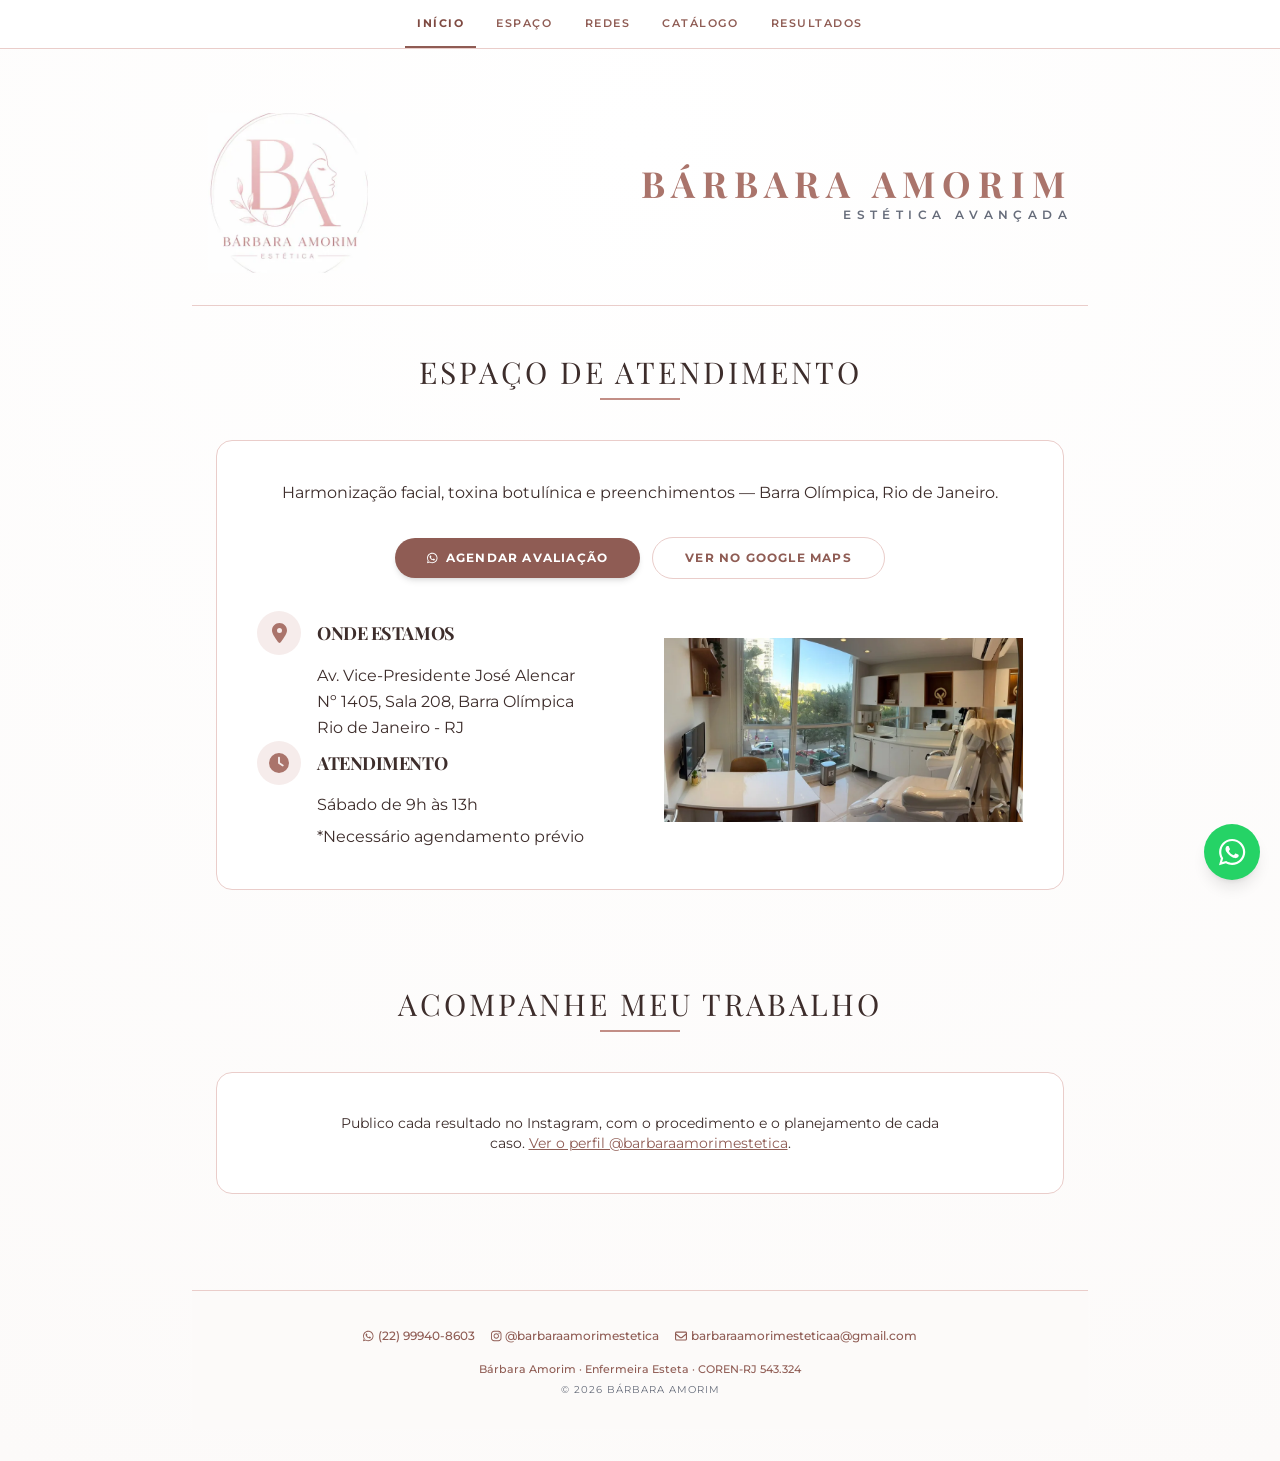
==== index.html @ 1fc51e4e "Portugues do Brasil nos comentarios e no robots.txt Doze arquivos, 23 linhas, e nada que a visitante" ====
<!DOCTYPE html>
<html lang="pt-BR">
<head>
    <meta charset="UTF-8">
    <meta name="viewport" content="width=device-width, initial-scale=1.0">

    <!-- Content-Security-Policy: limita de onde a página pode carregar código,
         estilos, imagens e iframes. Tem de vir antes de qualquer <link> ou <script>,
         senão não cobre o que já foi declarado acima. -->
    <meta http-equiv="Content-Security-Policy" content="default-src 'self'; base-uri 'self'; object-src 'none'; form-action 'none'; script-src 'self' 'unsafe-inline' https://www.googletagmanager.com https://www.instagram.com https://*.cdninstagram.com; style-src 'self' 'unsafe-inline'; font-src 'self'; img-src 'self' data: https://www.googletagmanager.com https://www.google-analytics.com https://*.cdninstagram.com https://*.fbcdn.net; connect-src 'self' https://docs.google.com https://www.google-analytics.com https://*.google-analytics.com https://*.analytics.google.com https://www.googletagmanager.com https://www.instagram.com https://*.cdninstagram.com; frame-src 'self' https://www.instagram.com https://instagram.com">

    <title>Bárbara Amorim - Estética Avançada | Harmonização Facial na Barra Olímpica, RJ</title>
    <meta name="description" content="Estética avançada na Barra Olímpica, Rio de Janeiro. Harmonização facial, toxina botulínica, preenchimento e bioestimuladores de colágeno com protocolos personalizados. Agende pelo WhatsApp.">
    <link rel="canonical" href="https://barbaraamorimestetica.github.io/baestetica/">

    <link rel="icon" type="image/png" href="img/favicon.png">
    <link rel="apple-touch-icon" href="img/favicon.png">
    <meta name="theme-color" content="#C28E86">

    <!-- Pré-visualização ao compartilhar o link (WhatsApp, Instagram, Facebook) -->
    <meta property="og:type" content="website">
    <meta property="og:locale" content="pt_BR">
    <meta property="og:site_name" content="Bárbara Amorim - Estética Avançada">
    <meta property="og:title" content="Bárbara Amorim - Estética Avançada">
    <meta property="og:description" content="Harmonização facial, toxina botulínica, preenchimento e bioestimuladores na Barra Olímpica, Rio de Janeiro. Atendimento com agendamento prévio.">
    <meta property="og:url" content="https://barbaraamorimestetica.github.io/baestetica/">
    <meta property="og:image" content="https://barbaraamorimestetica.github.io/baestetica/img/og-capa.jpg">
    <meta property="og:image:width" content="1200">
    <meta property="og:image:height" content="630">
    <meta property="og:image:alt" content="Espaço de atendimento Bárbara Amorim Estética Avançada">
    <meta name="twitter:card" content="summary_large_image">

    <!-- Dados estruturados: alimentam o painel do Google com endereço, horário,
         contato e a identificação profissional. Falta só o CNPJ, quando houver. -->
    <script type="application/ld+json">
    {
        "@context": "https://schema.org",
        "@type": "BeautySalon",
        "name": "Bárbara Amorim - Estética Avançada",
        "url": "https://barbaraamorimestetica.github.io/baestetica/",
        "image": "https://barbaraamorimestetica.github.io/baestetica/img/og-capa.jpg",
        "logo": "https://barbaraamorimestetica.github.io/baestetica/img/logo-barbara-amorim.webp",
        "description": "Estética avançada na Barra Olímpica, Rio de Janeiro. Harmonização facial, toxina botulínica, preenchimento e bioestimuladores de colágeno.",
        "telephone": "+5522999408603",
        "employee": {
            "@type": "Person",
            "name": "Bárbara Amorim",
            "jobTitle": "Enfermeira Esteta",
            "identifier": "COREN-RJ 543.324"
        },
        "address": {
            "@type": "PostalAddress",
            "streetAddress": "Avenida Vice-Presidente José Alencar, 1405, Sala 208",
            "addressLocality": "Rio de Janeiro",
            "addressRegion": "RJ",
            "addressCountry": "BR"
        },
        "openingHoursSpecification": [
            {
                "@type": "OpeningHoursSpecification",
                "dayOfWeek": "Saturday",
                "opens": "09:00",
                "closes": "13:00"
            }
        ],
        "sameAs": [
            "https://instagram.com/barbaraamorimestetica"
        ]
    }
    </script>

    <!-- Tailwind compilado apenas com as classes usadas (ver css/site.css) -->
    <link rel="stylesheet" href="css/site.css">
    <!-- Paleta nomeada, comum aos dois repositorios -->
    <link rel="stylesheet" href="css/tokens.css">
    <link rel="stylesheet" href="css/componentes.css">
    <link rel="stylesheet" href="css/navegacao.css">
    <link rel="stylesheet" href="css/paginas.css">
    <!-- Montserrat e Playfair servidas daqui, nao do fonts.googleapis.com -->
    <link rel="stylesheet" href="css/fontes.css">

    <!-- Google tag (gtag.js) -->
    <script async src="https://www.googletagmanager.com/gtag/js?id=G-QWMWZ5SYWP"></script>
    <script>
    window.dataLayer = window.dataLayer || [];
    function gtag(){dataLayer.push(arguments);}
    gtag('js', new Date());

    gtag('config', 'G-QWMWZ5SYWP');
    </script>


    <style>
        .card-shadow {
            border: 1px solid #EACDCA;
            transition: all 0.3s ease;
        }
        .card-shadow:hover {
            border-color: #C28E86;
            transform: translateY(-4px);
            box-shadow: 0 10px 20px rgba(194, 142, 134, 0.1);
        }</style>
</head>
<body class="min-h-screen luxury-light-bg">

    <!-- MENU DO SITE
         Identico nas quatro paginas, e escrito no HTML de proposito: link que
         so existe depois do JavaScript correr fica fora do codigo-fonte, e um
         site de tres paginas vive do link interno. Ha uma conferencia
         automatica que recusa qualquer divergencia entre as copias. -->
    <nav class="ba-menu no-print" aria-label="Seções do site">
        <ul class="ba-menu-lista">
            <li><a href="/baestetica/index.html" aria-current="page">Início</a></li>
            <li><a href="/baestetica/index.html#espaco">Espaço</a></li>
            <li><a href="/baestetica/index.html#instagram">Redes</a></li>
            <li><a href="/baestetica/catalogo.html">Catálogo</a></li>
            <li><a href="/baestetica/Resultados.html">Resultados</a></li>
        </ul>
    </nav>

    <div class="p-4 md:p-8">


    <div class="max-w-4xl mx-auto">

        <header class="cabecalho w-full max-w-6xl mx-auto py-8 px-4 border-b borda-marca flex flex-row items-center justify-between gap-6">
            
            <div class="marca w-40 h-40 flex items-center justify-center overflow-hidden shrink-0">
                <img src="img/logo-barbara-amorim.webp" alt="" class="w-full h-full object-contain" style="transform: scale(1.30);">
            </div>

            <div class="titulo text-right">
                <h1 class="font-serif text-3xl md:text-4xl font-bold tinta-marca tracking-[0.2em] uppercase">
                    Bárbara Amorim
                </h1>
                <p class="text-[10px] md:text-xs tracking-[0.45em] tinta-suave uppercase font-semibold mt-1">
                    Estética Avançada
                </p>
            </div>
        </header>

        <!-- A caixa do atendimento lidera a pagina: o que e, onde e, quando
             atende e como marcar, num bloco so. Os cartoes de navegacao vem
             depois dela. -->
        <section id="espaco" class="w-full max-w-6xl mx-auto py-12 px-4 md:px-6">
            <div class="text-center mb-10">
                <h2 class="serif text-2xl md:text-3xl tinta-texto uppercase tracking-widest">Espaço de Atendimento</h2>
                <div class="w-20 h-0.5 filete mx-auto mt-2"></div>
            </div>

            <div class="bg-white p-5 md:p-10 rounded-2xl card-shadow">

                <!-- O que e e onde e, antes do endereco. A frase existia so
                     no <meta description> e nos dados estruturados: o Google
                     lia-a e a paciente nao. -->
                <p class="text-sm md:text-base tinta-texto leading-relaxed text-center mb-8">
                    Harmonização facial, toxina botulínica e preenchimentos
                    <span class="whitespace-nowrap">&mdash; Barra Olímpica, Rio de Janeiro.</span>
                </p>

                <!-- As acoes vem ANTES do endereco, e nao depois. Com a caixa a liderar a
                     pagina, medi o botao de agendar em 806px numa tela de 800: caia
                     para baixo da dobra, que era exatamente o que este trabalho
                     existia para resolver. Aqui fica visivel sem rolar.

                     Atravessam a caixa e nao a coluna do endereco: la a
                     coluna tem 383px e os dois botoes precisam de 491, entao
                     empilhavam. Aqui ha 1024px e ficam lado a lado.
                     Agendar primeiro: e o objetivo do site. O Maps fica como
                     acao secundaria, com o contorno em vez do fundo. -->
                <div class="mb-8 flex flex-wrap items-center justify-center gap-3">
                    <a href="https://wa.me/5522999408603?text=Ol%C3%A1%20B%C3%A1rbara!%20Gostaria%20de%20agendar%20uma%20avalia%C3%A7%C3%A3o."
                       target="_blank" rel="noopener"
                       class="botao-marca inline-flex items-center gap-2 px-8 py-3 rounded-full text-xs font-bold uppercase tracking-widest shadow-md transition-all">
                <svg class="icon" width="448" height="512" viewBox="0 0 448 512" xmlns="http://www.w3.org/2000/svg" aria-hidden="true"><path d="M380.9 97.1C339 55.1 283.2 32 223.9 32c-122.4 0-222 99.6-222 222 0 39.1 10.2 77.3 29.6 111L0 480l117.7-30.9c32.4 17.7 68.9 27 106.1 27h.1c122.3 0 224.1-99.6 224.1-222 0-59.3-25.2-115-67.1-157zm-157 341.6c-33.2 0-65.7-8.9-94-25.7l-6.7-4-69.8 18.3L72 359.2l-4.4-7c-18.5-29.4-28.2-63.3-28.2-98.2 0-101.7 82.8-184.5 184.6-184.5 49.3 0 95.6 19.2 130.4 54.1 34.8 34.9 56.2 81.2 56.1 130.5 0 101.8-84.9 184.6-186.6 184.6zm101.2-138.2c-5.5-2.8-32.8-16.2-37.9-18-5.1-1.9-8.8-2.8-12.5 2.8-3.7 5.6-14.3 18-17.6 21.8-3.2 3.7-6.5 4.2-12 1.4-32.6-16.3-54-29.1-75.5-66-5.7-9.8 5.7-9.1 16.3-30.3 1.8-3.7.9-6.9-.5-9.7-1.4-2.8-12.5-30.1-17.1-41.2-4.5-10.8-9.1-9.3-12.5-9.5-3.2-.2-6.9-.2-10.6-.2-3.7 0-9.7 1.4-14.8 6.9-5.1 5.6-19.4 19-19.4 46.3 0 27.3 19.9 53.7 22.6 57.4 2.8 3.7 39.1 59.7 94.8 83.8 35.2 15.2 49 16.5 66.6 13.9 10.7-1.6 32.8-13.4 37.4-26.4 4.6-13 4.6-24.1 3.2-26.4-1.3-2.5-5-3.9-10.5-6.6z"/></svg>
                        Agendar avaliação
                    </a>

                    <a href="https://www.google.com/maps/search/?api=1&query=Avenida+Vice-Presidente+José+Alencar+1405+Sala+208+Barra+Olímpica" 
                    target="_blank" rel="noopener" 
                    class="inline-block px-8 py-3 rounded-full text-xs font-bold uppercase tracking-widest border borda-marca tinta-forte borda-realce transition-colors">
                        Ver no Google Maps
                    </a>
                </div>

                <div class="flex flex-col md:flex-row items-center gap-12">

                    <div class="w-full md:w-1/2 space-y-6">
                    <div>
                        <div>
                            <div class="flex items-center gap-4">
                        <div class="fundo-rosa rounded-full w-11 h-11 flex items-center justify-center shrink-0">
                            <svg class="icon tinta-marca text-xl" width="384" height="512" viewBox="0 0 384 512" xmlns="http://www.w3.org/2000/svg" aria-hidden="true"><path d="M215.7 499.2C267 435 384 279.4 384 192C384 86 298 0 192 0S0 86 0 192c0 87.4 117 243 168.3 307.2c12.3 15.3 35.1 15.3 47.4 0zM192 128a64 64 0 1 1 0 128 64 64 0 1 1 0-128z"/></svg>
                        </div>
                            <h3 class="serif text-lg font-bold tinta-texto uppercase tracking-tight">Onde estamos</h3>
                        </div>
                        <!-- "Av." e nao "Avenida": a coluna tem 299px e a
                        forma extensa precisa de 300. Falhava por um
                        pixel, e o nome da rua quebrava deixando
                        "Alencar" sozinho numa quarta linha. Alargar a
                        coluna por 1px seria fragil -- qualquer mudanca
                        de fonte desfazia. Os dados estruturados mantem
                        a forma extensa, que e o que o Google prefere. -->
                        <p class="mt-2 md:pl-[60px] tinta-texto leading-relaxed text-pretty">
                        Av. Vice-Presidente José Alencar<br>
                        Nº 1405, Sala 208, Barra Olímpica<br>
                        Rio de Janeiro - RJ
                        </p>
                                            </div>

                    <div class="flex items-center gap-4">
                        <div class="fundo-rosa rounded-full w-11 h-11 flex items-center justify-center shrink-0">
                            <svg class="icon tinta-marca text-xl" width="512" height="512" viewBox="0 0 512 512" xmlns="http://www.w3.org/2000/svg" aria-hidden="true"><path d="M256 0a256 256 0 1 1 0 512A256 256 0 1 1 256 0zM232 120V256c0 8 4 15.5 10.7 20l96 64c11 7.4 25.9 4.4 33.3-6.7s4.4-25.9-6.7-33.3L280 243.2V120c0-13.3-10.7-24-24-24s-24 10.7-24 24z"/></svg>
                        </div>
                                <h3 class="serif text-lg font-bold tinta-texto uppercase tracking-tight">Atendimento</h3>
                            </div>
                            <p class="mt-2 md:pl-[60px] tinta-texto mt-1">Sábado de 9h às 13h</p>
                            <p class="mt-2 md:pl-[60px] tinta-texto mt-1">*Necessário agendamento prévio</p>
                                                    </div>

                </div>

                <div class="w-full md:w-1/2">
                    <div class="aspect-video overflow-hidden flex items-center justify-center group relative">
                        
                        <svg class="icon tinta-borda text-5xl absolute group-hover:scale-110 transition-transform" width="512" height="512" viewBox="0 0 512 512" xmlns="http://www.w3.org/2000/svg" aria-hidden="true"><path d="M448 80c8.8 0 16 7.2 16 16V415.8l-5-6.5-136-176c-4.5-5.9-11.6-9.3-19-9.3s-14.4 3.4-19 9.3L202 340.7l-30.5-42.7C167 291.7 159.8 288 152 288s-15 3.7-19.5 10.1l-80 112L48 416.3l0-.3V96c0-8.8 7.2-16 16-16H448zM64 32C28.7 32 0 60.7 0 96V416c0 35.3 28.7 64 64 64H448c35.3 0 64-28.7 64-64V96c0-35.3-28.7-64-64-64H64zm80 192a48 48 0 1 0 0-96 48 48 0 1 0 0 96z"/></svg>
                        
                            <img src="img/espaco-atendimento.webp" alt="Sala de atendimento com poltrona reclinável, bancada e armários brancos, e janela ampla voltada para as árvores da rua" class="w-full h-full object-contain" style="transform: scale(1.0);">
                        
                    </div>
                </div>

                </div>


            </div>
        </section>

<section id="instagram" class="w-full max-w-6xl mx-auto py-12 px-4 md:px-6">
            <div class="text-center mb-10">
                <h2 class="serif text-2xl md:text-3xl tinta-texto uppercase tracking-widest">Acompanhe meu trabalho</h2>
                <div class="w-20 h-0.5 filete mx-auto mt-2"></div>
            </div>

            <div class="flex flex-col items-center bg-white p-6 md:p-10 rounded-2xl card-shadow" data-destaques>
                <p class="text-sm tinta-texto text-center medida-leitura" data-piso>
                    Publico cada resultado no Instagram, com o procedimento e o
                    planejamento de cada caso.
                    <a href="https://instagram.com/barbaraamorimestetica" target="_blank"
                       rel="noopener" class="tinta-forte alvo-toque underline">Ver o perfil
                       @barbaraamorimestetica</a>.
                </p>
            </div>
        </section>

        <!-- Antes do embed.js de proposito: o onerror precisa que o baEmbeds
             ja exista para poder chama-lo. -->
        <script src="js/embeds.js"></script>

        <script async src="https://www.instagram.com/embed.js"
                onerror="window.baEmbeds.aoFalharScript()"></script>

        <!-- Depois do baEmbeds: a galeria chama baEmbeds.acompanhar() para as
             caixas que cria. Ver js/galeria.js. -->
        <script src="js/galeria.js" defer></script>

        <script>
            // o embed.js processa os blockquotes sozinho quando carrega; isto
            // cobre o caso de ele vir do cache e terminar antes do DOM
            window.addEventListener('load', function () {
                if (window.instgrm) { window.instgrm.Embeds.process(); }
            });
        </script>

        <footer class="w-full py-8 border-t borda-marca mt-12 fundo">
            <div class="rodape max-w-4xl mx-auto px-4 flex flex-col md:flex-row justify-between items-center gap-4">
                <div class="flex flex-col md:flex-row items-center gap-4 text-[12px] tinta-forte font-medium">
                    <a href="https://wa.me/5522999408603" target="_blank" rel="noopener" class="flex items-center gap-1 alvo-toque tinta-forte">
                        <svg class="icon" width="448" height="512" viewBox="0 0 448 512" xmlns="http://www.w3.org/2000/svg" aria-hidden="true"><path d="M380.9 97.1C339 55.1 283.2 32 223.9 32c-122.4 0-222 99.6-222 222 0 39.1 10.2 77.3 29.6 111L0 480l117.7-30.9c32.4 17.7 68.9 27 106.1 27h.1c122.3 0 224.1-99.6 224.1-222 0-59.3-25.2-115-67.1-157zm-157 341.6c-33.2 0-65.7-8.9-94-25.7l-6.7-4-69.8 18.3L72 359.2l-4.4-7c-18.5-29.4-28.2-63.3-28.2-98.2 0-101.7 82.8-184.5 184.6-184.5 49.3 0 95.6 19.2 130.4 54.1 34.8 34.9 56.2 81.2 56.1 130.5 0 101.8-84.9 184.6-186.6 184.6zm101.2-138.2c-5.5-2.8-32.8-16.2-37.9-18-5.1-1.9-8.8-2.8-12.5 2.8-3.7 5.6-14.3 18-17.6 21.8-3.2 3.7-6.5 4.2-12 1.4-32.6-16.3-54-29.1-75.5-66-5.7-9.8 5.7-9.1 16.3-30.3 1.8-3.7.9-6.9-.5-9.7-1.4-2.8-12.5-30.1-17.1-41.2-4.5-10.8-9.1-9.3-12.5-9.5-3.2-.2-6.9-.2-10.6-.2-3.7 0-9.7 1.4-14.8 6.9-5.1 5.6-19.4 19-19.4 46.3 0 27.3 19.9 53.7 22.6 57.4 2.8 3.7 39.1 59.7 94.8 83.8 35.2 15.2 49 16.5 66.6 13.9 10.7-1.6 32.8-13.4 37.4-26.4 4.6-13 4.6-24.1 3.2-26.4-1.3-2.5-5-3.9-10.5-6.6z"/></svg> (22) 99940-8603
                    </a>
                    <a href="https://instagram.com/barbaraamorimestetica" target="_blank" rel="noopener" class="flex items-center gap-1 alvo-toque tinta-forte">
                        <svg class="icon" width="448" height="512" viewBox="0 0 448 512" xmlns="http://www.w3.org/2000/svg" aria-hidden="true"><path d="M224.1 141c-63.6 0-114.9 51.3-114.9 114.9s51.3 114.9 114.9 114.9S339 319.5 339 255.9 287.7 141 224.1 141zm0 189.6c-41.1 0-74.7-33.5-74.7-74.7s33.5-74.7 74.7-74.7 74.7 33.5 74.7 74.7-33.6 74.7-74.7 74.7zm146.4-194.3c0 14.9-12 26.8-26.8 26.8-14.9 0-26.8-12-26.8-26.8s12-26.8 26.8-26.8 26.8 12 26.8 26.8zm76.1 27.2c-1.7-35.9-9.9-67.7-36.2-93.9-26.2-26.2-58-34.4-93.9-36.2-37-2.1-147.9-2.1-184.9 0-35.8 1.7-67.6 9.9-93.9 36.1s-34.4 58-36.2 93.9c-2.1 37-2.1 147.9 0 184.9 1.7 35.9 9.9 67.7 36.2 93.9s58 34.4 93.9 36.2c37 2.1 147.9 2.1 184.9 0 35.9-1.7 67.7-9.9 93.9-36.2 26.2-26.2 34.4-58 36.2-93.9 2.1-37 2.1-147.8 0-184.8zM398.8 388c-7.8 19.6-22.9 34.7-42.6 42.6-29.5 11.7-99.5 9-132.1 9s-102.7 2.6-132.1-9c-19.6-7.8-34.7-22.9-42.6-42.6-11.7-29.5-9-99.5-9-132.1s-2.6-102.7 9-132.1c7.8-19.6 22.9-34.7 42.6-42.6 29.5-11.7 99.5-9 132.1-9s102.7-2.6 132.1 9c19.6 7.8 34.7 22.9 42.6 42.6 11.7 29.5 9 99.5 9 132.1s2.7 102.7-9 132.1z"/></svg> @barbaraamorimestetica
                    </a>
                    <a href="mailto:barbaraamorimesteticaa@gmail.com" class="flex items-center gap-1 alvo-toque tinta-forte">
                        <svg class="icon" width="512" height="512" viewBox="0 0 512 512" xmlns="http://www.w3.org/2000/svg" aria-hidden="true"><path d="M64 112c-8.8 0-16 7.2-16 16v22.1L220.5 291.7c20.7 17 50.4 17 71.1 0L464 150.1V128c0-8.8-7.2-16-16-16H64zM48 212.2V384c0 8.8 7.2 16 16 16H448c8.8 0 16-7.2 16-16V212.2L322 328.8c-38.4 31.5-93.7 31.5-132 0L48 212.2zM0 128C0 92.7 28.7 64 64 64H448c35.3 0 64 28.7 64 64V384c0 35.3-28.7 64-64 64H64c-35.3 0-64-28.7-64-64V128z"/></svg> barbaraamorimesteticaa@gmail.com
                    </a>
                </div>
                <div class="text-center">
                    <span class="block text-[11px] tinta-forte font-medium mb-1">Bárbara Amorim &middot; Enfermeira Esteta &middot; COREN-RJ 543.324</span>
                    <span class="block text-[10px] tinta-suave uppercase tracking-widest">© 2026 Bárbara Amorim</span>
                </div>
            </div>
        </footer>
    </div>

    <!-- Botão flutuante de WhatsApp -->
    <a href="https://wa.me/5522999408603?text=Olá%20Bárbara!%20Gostaria%20de%20agendar%20uma%20avaliação."
       target="_blank" rel="noopener" aria-label="Falar no WhatsApp"
       class="fixed bottom-5 right-5 z-50 w-14 h-14 rounded-full fundo-whatsapp text-white flex items-center justify-center shadow-lg hover:scale-110 transition-transform">
        <svg class="icon text-3xl" width="448" height="512" viewBox="0 0 448 512" xmlns="http://www.w3.org/2000/svg" aria-hidden="true"><path d="M380.9 97.1C339 55.1 283.2 32 223.9 32c-122.4 0-222 99.6-222 222 0 39.1 10.2 77.3 29.6 111L0 480l117.7-30.9c32.4 17.7 68.9 27 106.1 27h.1c122.3 0 224.1-99.6 224.1-222 0-59.3-25.2-115-67.1-157zm-157 341.6c-33.2 0-65.7-8.9-94-25.7l-6.7-4-69.8 18.3L72 359.2l-4.4-7c-18.5-29.4-28.2-63.3-28.2-98.2 0-101.7 82.8-184.5 184.6-184.5 49.3 0 95.6 19.2 130.4 54.1 34.8 34.9 56.2 81.2 56.1 130.5 0 101.8-84.9 184.6-186.6 184.6zm101.2-138.2c-5.5-2.8-32.8-16.2-37.9-18-5.1-1.9-8.8-2.8-12.5 2.8-3.7 5.6-14.3 18-17.6 21.8-3.2 3.7-6.5 4.2-12 1.4-32.6-16.3-54-29.1-75.5-66-5.7-9.8 5.7-9.1 16.3-30.3 1.8-3.7.9-6.9-.5-9.7-1.4-2.8-12.5-30.1-17.1-41.2-4.5-10.8-9.1-9.3-12.5-9.5-3.2-.2-6.9-.2-10.6-.2-3.7 0-9.7 1.4-14.8 6.9-5.1 5.6-19.4 19-19.4 46.3 0 27.3 19.9 53.7 22.6 57.4 2.8 3.7 39.1 59.7 94.8 83.8 35.2 15.2 49 16.5 66.6 13.9 10.7-1.6 32.8-13.4 37.4-26.4 4.6-13 4.6-24.1 3.2-26.4-1.3-2.5-5-3.9-10.5-6.6z"/></svg>
    </a>
    </div>
</body>
</html>
---- css/site.css ----
/* Tailwind CSS v3.4.17 (MIT) compilado apenas com as utilidades usadas neste site.
   Substitui o cdn.tailwindcss.com, que era o compilador em runtime e nao e para producao.

   NAO EDITAR A MAO. Ao usar uma classe Tailwind nova numa pagina, esta folha
   precisa de ser regerada, senao a classe simplesmente nao tem efeito.
   Instrucoes em css/README.md.

   Cores do tema: roseGold #C28E86, roseAccent #AA746B, darkText #3D2D2B,
   borderRose #EACDCA, softGray #F5F2F1, bgBeige #F6ECEB, lightRoseBg #FCFAF9,
   cardBg #FFFFFF. */
*,:after,:before{--tw-border-spacing-x:0;--tw-border-spacing-y:0;--tw-translate-x:0;--tw-translate-y:0;--tw-rotate:0;--tw-skew-x:0;--tw-skew-y:0;--tw-scale-x:1;--tw-scale-y:1;--tw-pan-x: ;--tw-pan-y: ;--tw-pinch-zoom: ;--tw-scroll-snap-strictness:proximity;--tw-gradient-from-position: ;--tw-gradient-via-position: ;--tw-gradient-to-position: ;--tw-ordinal: ;--tw-slashed-zero: ;--tw-numeric-figure: ;--tw-numeric-spacing: ;--tw-numeric-fraction: ;--tw-ring-inset: ;--tw-ring-offset-width:0px;--tw-ring-offset-color:#fff;--tw-ring-color:rgba(59,130,246,.5);--tw-ring-offset-shadow:0 0 #0000;--tw-ring-shadow:0 0 #0000;--tw-shadow:0 0 #0000;--tw-shadow-colored:0 0 #0000;--tw-blur: ;--tw-brightness: ;--tw-contrast: ;--tw-grayscale: ;--tw-hue-rotate: ;--tw-invert: ;--tw-saturate: ;--tw-sepia: ;--tw-drop-shadow: ;--tw-backdrop-blur: ;--tw-backdrop-brightness: ;--tw-backdrop-contrast: ;--tw-backdrop-grayscale: ;--tw-backdrop-hue-rotate: ;--tw-backdrop-invert: ;--tw-backdrop-opacity: ;--tw-backdrop-saturate: ;--tw-backdrop-sepia: ;--tw-contain-size: ;--tw-contain-layout: ;--tw-contain-paint: ;--tw-contain-style: }::backdrop{--tw-border-spacing-x:0;--tw-border-spacing-y:0;--tw-translate-x:0;--tw-translate-y:0;--tw-rotate:0;--tw-skew-x:0;--tw-skew-y:0;--tw-scale-x:1;--tw-scale-y:1;--tw-pan-x: ;--tw-pan-y: ;--tw-pinch-zoom: ;--tw-scroll-snap-strictness:proximity;--tw-gradient-from-position: ;--tw-gradient-via-position: ;--tw-gradient-to-position: ;--tw-ordinal: ;--tw-slashed-zero: ;--tw-numeric-figure: ;--tw-numeric-spacing: ;--tw-numeric-fraction: ;--tw-ring-inset: ;--tw-ring-offset-width:0px;--tw-ring-offset-color:#fff;--tw-ring-color:rgba(59,130,246,.5);--tw-ring-offset-shadow:0 0 #0000;--tw-ring-shadow:0 0 #0000;--tw-shadow:0 0 #0000;--tw-shadow-colored:0 0 #0000;--tw-blur: ;--tw-brightness: ;--tw-contrast: ;--tw-grayscale: ;--tw-hue-rotate: ;--tw-invert: ;--tw-saturate: ;--tw-sepia: ;--tw-drop-shadow: ;--tw-backdrop-blur: ;--tw-backdrop-brightness: ;--tw-backdrop-contrast: ;--tw-backdrop-grayscale: ;--tw-backdrop-hue-rotate: ;--tw-backdrop-invert: ;--tw-backdrop-opacity: ;--tw-backdrop-saturate: ;--tw-backdrop-sepia: ;--tw-contain-size: ;--tw-contain-layout: ;--tw-contain-paint: ;--tw-contain-style: }/*! tailwindcss v3.4.17 | MIT License | https://tailwindcss.com*/*,:after,:before{box-sizing:border-box;border:0 solid #e5e7eb}:after,:before{--tw-content:""}:host,html{line-height:1.5;-webkit-text-size-adjust:100%;-moz-tab-size:4;-o-tab-size:4;tab-size:4;font-family:Montserrat,sans-serif;font-feature-settings:normal;font-variation-settings:normal;-webkit-tap-highlight-color:transparent}body{margin:0;line-height:inherit}hr{height:0;color:inherit;border-top-width:1px}abbr:where([title]){-webkit-text-decoration:underline dotted;text-decoration:underline dotted}h1,h2,h3,h4,h5,h6{font-size:inherit;font-weight:inherit}a{color:inherit;text-decoration:inherit}b,strong{font-weight:bolder}code,kbd,pre,samp{font-family:ui-monospace,SFMono-Regular,Menlo,Monaco,Consolas,Liberation Mono,Courier New,monospace;font-feature-settings:normal;font-variation-settings:normal;font-size:1em}small{font-size:80%}sub,sup{font-size:75%;line-height:0;position:relative;vertical-align:baseline}sub{bottom:-.25em}sup{top:-.5em}table{text-indent:0;border-color:inherit;border-collapse:collapse}button,input,optgroup,select,textarea{font-family:inherit;font-feature-settings:inherit;font-variation-settings:inherit;font-size:100%;font-weight:inherit;line-height:inherit;letter-spacing:inherit;color:inherit;margin:0;padding:0}button,select{text-transform:none}button,input:where([type=button]),input:where([type=reset]),input:where([type=submit]){-webkit-appearance:button;background-color:transparent;background-image:none}:-moz-focusring{outline:auto}:-moz-ui-invalid{box-shadow:none}progress{vertical-align:baseline}::-webkit-inner-spin-button,::-webkit-outer-spin-button{height:auto}[type=search]{-webkit-appearance:textfield;outline-offset:-2px}::-webkit-search-decoration{-webkit-appearance:none}::-webkit-file-upload-button{-webkit-appearance:button;font:inherit}summary{display:list-item}blockquote,dd,dl,figure,h1,h2,h3,h4,h5,h6,hr,p,pre{margin:0}fieldset{margin:0}fieldset,legend{padding:0}menu,ol,ul{list-style:none;margin:0;padding:0}dialog{padding:0}textarea{resize:vertical}input::-moz-placeholder,textarea::-moz-placeholder{opacity:1;color:#9ca3af}input::placeholder,textarea::placeholder{opacity:1;color:#9ca3af}[role=button],button{cursor:pointer}:disabled{cursor:default}audio,canvas,embed,iframe,img,object,svg,video{display:block;vertical-align:middle}img,video{max-width:100%;height:auto}[hidden]:where(:not([hidden=until-found])){display:none}.fixed{position:fixed}.absolute{position:absolute}.relative{position:relative}.bottom-5{bottom:1.25rem}.left-0{left:0}.right-0{right:0}.right-2{right:.5rem}.right-5{right:1.25rem}.top-0{top:0}.top-2{top:.5rem}.z-50{z-index:50}.mx-4{margin-left:1rem;margin-right:1rem}.mx-auto{margin-left:auto;margin-right:auto}.my-2{margin-top:.5rem;margin-bottom:.5rem}.my-6{margin-top:1.5rem;margin-bottom:1.5rem}.my-8{margin-top:2rem;margin-bottom:2rem}.my-auto{margin-top:auto;margin-bottom:auto}.mb-1{margin-bottom:.25rem}.mb-10{margin-bottom:2.5rem}.mb-12{margin-bottom:3rem}.mb-2{margin-bottom:.5rem}.mb-3{margin-bottom:.75rem}.mb-4{margin-bottom:1rem}.mb-6{margin-bottom:1.5rem}.mb-8{margin-bottom:2rem}.mt-1{margin-top:.25rem}.mt-10{margin-top:2.5rem}.mt-12{margin-top:3rem}.mt-2{margin-top:.5rem}.mt-2\.5{margin-top:.625rem}.mt-3{margin-top:.75rem}.mt-4{margin-top:1rem}.box-border{box-sizing:border-box}.block{display:block}.inline-block{display:inline-block}.flex{display:flex}.inline-flex{display:inline-flex}.grid{display:grid}.aspect-video{aspect-ratio:16/9}.h-0\.5{height:.125rem}.h-1{height:.25rem}.h-11{height:2.75rem}.h-14{height:3.5rem}.h-2{height:.5rem}.h-24{height:6rem}.h-32{height:8rem}.h-40{height:10rem}.h-44{height:11rem}.h-full{height:100%}.h-px{height:1px}.min-h-\[500px\]{min-height:500px}.min-h-screen{min-height:100vh}.w-11{width:2.75rem}.w-14{width:3.5rem}.w-16{width:4rem}.w-20{width:5rem}.w-24{width:6rem}.w-32{width:8rem}.w-40{width:10rem}.w-full{width:100%}.max-w-4xl{max-width:56rem}.max-w-6xl{max-width:72rem}.max-w-\[540px\]{max-width:540px}.max-w-md{max-width:28rem}.max-w-xl{max-width:36rem}.flex-1{flex:1 1 0%}.flex-shrink-0,.shrink-0{flex-shrink:0}.flex-grow{flex-grow:1}.grid-cols-1{grid-template-columns:repeat(1,minmax(0,1fr))}.flex-row{flex-direction:row}.flex-col{flex-direction:column}.flex-wrap{flex-wrap:wrap}.items-start{align-items:flex-start}.items-center{align-items:center}.justify-center{justify-content:center}.justify-between{justify-content:space-between}.gap-1{gap:.25rem}.gap-10{gap:2.5rem}.gap-12{gap:3rem}.gap-2{gap:.5rem}.gap-2\.5{gap:.625rem}.gap-3{gap:.75rem}.gap-4{gap:1rem}.gap-6{gap:1.5rem}.gap-8{gap:2rem}.gap-x-4{-moz-column-gap:1rem;column-gap:1rem}.gap-y-1{row-gap:.25rem}.space-y-20>:not([hidden])~:not([hidden]){--tw-space-y-reverse:0;margin-top:calc(5rem*(1 - var(--tw-space-y-reverse)));margin-bottom:calc(5rem*var(--tw-space-y-reverse))}.space-y-6>:not([hidden])~:not([hidden]){--tw-space-y-reverse:0;margin-top:calc(1.5rem*(1 - var(--tw-space-y-reverse)));margin-bottom:calc(1.5rem*var(--tw-space-y-reverse))}.overflow-hidden{overflow:hidden}.whitespace-nowrap{white-space:nowrap}.text-pretty{text-wrap:pretty}.rounded{border-radius:.25rem}.rounded-2xl{border-radius:1rem}.rounded-3xl{border-radius:1.5rem}.rounded-full{border-radius:9999px}.rounded-xl{border-radius:.75rem}.border{border-width:1px}.border-b{border-bottom-width:1px}.border-t{border-top-width:1px}.bg-white{--tw-bg-opacity:1;background-color:rgb(255 255 255/var(--tw-bg-opacity,1))}.bg-white\/90{background-color:hsla(0,0%,100%,.9)}.object-contain{-o-object-fit:contain;object-fit:contain}.p-12{padding:3rem}.p-4{padding:1rem}.p-5{padding:1.25rem}.p-6{padding:1.5rem}.p-8{padding:2rem}.px-1\.5{padding-left:.375rem;padding-right:.375rem}.px-2{padding-left:.5rem;padding-right:.5rem}.px-4{padding-left:1rem;padding-right:1rem}.px-6{padding-left:1.5rem;padding-right:1.5rem}.px-8{padding-left:2rem;padding-right:2rem}.py-0\.5{padding-top:.125rem;padding-bottom:.125rem}.py-10{padding-top:2.5rem;padding-bottom:2.5rem}.py-12{padding-top:3rem;padding-bottom:3rem}.py-2\.5{padding-top:.625rem;padding-bottom:.625rem}.py-3{padding-top:.75rem;padding-bottom:.75rem}.py-3\.5{padding-top:.875rem;padding-bottom:.875rem}.py-6{padding-top:1.5rem;padding-bottom:1.5rem}.py-8{padding-top:2rem;padding-bottom:2rem}.pb-4{padding-bottom:1rem}.pt-3{padding-top:.75rem}.pt-4{padding-top:1rem}.text-left{text-align:left}.text-center{text-align:center}.text-right{text-align:right}.text-justify{text-align:justify}.font-serif{font-family:Playfair Display,serif}.text-2xl{font-size:1.5rem;line-height:2rem}.text-3xl{font-size:1.875rem;line-height:2.25rem}.text-4xl{font-size:2.25rem;line-height:2.5rem}.text-5xl{font-size:3rem;line-height:1}.text-\[10px\]{font-size:10px}.text-\[11px\]{font-size:11px}.text-\[12px\]{font-size:12px}.text-\[20px\]{font-size:20px}.text-\[30px\]{font-size:30px}.text-\[7px\]{font-size:7px}.text-\[8px\]{font-size:8px}.text-\[9px\]{font-size:9px}.text-base{font-size:1rem;line-height:1.5rem}.text-lg{font-size:1.125rem;line-height:1.75rem}.text-sm{font-size:.875rem;line-height:1.25rem}.text-xl{font-size:1.25rem;line-height:1.75rem}.text-xs{font-size:.75rem;line-height:1rem}.font-bold{font-weight:700}.font-light{font-weight:300}.font-medium{font-weight:500}.font-semibold{font-weight:600}.uppercase{text-transform:uppercase}.italic{font-style:italic}.leading-none{line-height:1}.leading-relaxed{line-height:1.625}.tracking-\[0\.2em\]{letter-spacing:.2em}.tracking-\[0\.45em\]{letter-spacing:.45em}.tracking-\[0\.4em\]{letter-spacing:.4em}.tracking-\[0\.5em\]{letter-spacing:.5em}.tracking-tight{letter-spacing:-.025em}.tracking-wide{letter-spacing:.025em}.tracking-wider{letter-spacing:.05em}.tracking-widest{letter-spacing:.1em}.text-white{--tw-text-opacity:1;color:rgb(255 255 255/var(--tw-text-opacity,1))}.underline{text-decoration-line:underline}.shadow-lg{--tw-shadow:0 10px 15px -3px rgba(0,0,0,.1),0 4px 6px -4px rgba(0,0,0,.1);--tw-shadow-colored:0 10px 15px -3px var(--tw-shadow-color),0 4px 6px -4px var(--tw-shadow-color)}.shadow-lg,.shadow-md{box-shadow:var(--tw-ring-offset-shadow,0 0 #0000),var(--tw-ring-shadow,0 0 #0000),var(--tw-shadow)}.shadow-md{--tw-shadow:0 4px 6px -1px rgba(0,0,0,.1),0 2px 4px -2px rgba(0,0,0,.1);--tw-shadow-colored:0 4px 6px -1px var(--tw-shadow-color),0 2px 4px -2px var(--tw-shadow-color)}.shadow-sm{--tw-shadow:0 1px 2px 0 rgba(0,0,0,.05);--tw-shadow-colored:0 1px 2px 0 var(--tw-shadow-color);box-shadow:var(--tw-ring-offset-shadow,0 0 #0000),var(--tw-ring-shadow,0 0 #0000),var(--tw-shadow)}.backdrop-blur-md{--tw-backdrop-blur:blur(12px);-webkit-backdrop-filter:var(--tw-backdrop-blur) var(--tw-backdrop-brightness) var(--tw-backdrop-contrast) var(--tw-backdrop-grayscale) var(--tw-backdrop-hue-rotate) var(--tw-backdrop-invert) var(--tw-backdrop-opacity) var(--tw-backdrop-saturate) var(--tw-backdrop-sepia);backdrop-filter:var(--tw-backdrop-blur) var(--tw-backdrop-brightness) var(--tw-backdrop-contrast) var(--tw-backdrop-grayscale) var(--tw-backdrop-hue-rotate) var(--tw-backdrop-invert) var(--tw-backdrop-opacity) var(--tw-backdrop-saturate) var(--tw-backdrop-sepia)}.transition-all{transition-property:all;transition-timing-function:cubic-bezier(.4,0,.2,1);transition-duration:.15s}.transition-colors{transition-property:color,background-color,border-color,text-decoration-color,fill,stroke;transition-timing-function:cubic-bezier(.4,0,.2,1);transition-duration:.15s}.transition-transform{transition-property:transform;transition-timing-function:cubic-bezier(.4,0,.2,1);transition-duration:.15s}.last\:mb-0:last-child{margin-bottom:0}.group:hover .group-hover\:scale-110,.hover\:scale-110:hover{--tw-scale-x:1.1;--tw-scale-y:1.1;transform:translate(var(--tw-translate-x),var(--tw-translate-y)) rotate(var(--tw-rotate)) skewX(var(--tw-skew-x)) skewY(var(--tw-skew-y)) scaleX(var(--tw-scale-x)) scaleY(var(--tw-scale-y))}@media (min-width:640px){.sm\:flex-row{flex-direction:row}}@media (min-width:768px){.md\:w-1\/2{width:50%}.md\:w-auto{width:auto}.md\:grid-cols-2{grid-template-columns:repeat(2,minmax(0,1fr))}.md\:flex-row{flex-direction:row}.md\:p-10{padding:2.5rem}.md\:p-8{padding:2rem}.md\:px-6{padding-left:1.5rem;padding-right:1.5rem}.md\:pl-\[60px\]{padding-left:60px}.md\:text-left{text-align:left}.md\:text-3xl{font-size:1.875rem;line-height:2.25rem}.md\:text-4xl{font-size:2.25rem;line-height:2.5rem}.md\:text-base{font-size:1rem;line-height:1.5rem}.md\:text-xs{font-size:.75rem;line-height:1rem}}@media (min-width:1024px){.lg\:grid-cols-3{grid-template-columns:repeat(3,minmax(0,1fr))}}
---- css/tokens.css ----
/* ===========================================================================
   COMUM AOS DOIS REPOSITORIOS -- NAO EDITAR SO DE UM LADO.

   Este arquivo tem uma copia gemea no outro repositorio, e as duas tem de ser
   identicas ao byte. Depois de mexer numa delas, rode o sincronizador: ele
   copia e confere. O hook de pre-commit recusa o commit se divergirem, entao
   nao ha como esquecer.

   O caminho da gemea e o nome do sincronizador estao documentados do lado de
   dentro, e nao aqui: este arquivo e servido na rua, e nao ha por que
   anunciar dali o que existe do outro lado.
   ===========================================================================

   A PALETA, E POR QUE CADA TOM EXISTE

   Os tres tons de rosa da marca tem contrastes muito diferentes sobre o fundo
   claro (#FCFAF9), e isso decide o uso de cada um -- nao e questao de gosto:

       --marca-clara  #C28E86   2,80:1   reprova tudo. Borda e fundo, nunca tinta.
       --marca        #AA746B   3,72:1   passa AA so em texto grande (>=24px, ou
                                        >=18,7px negrito). Titulo e icone.
       --marca-forte  #8F5C54   5,27:1   passa AA em texto pequeno. E o unico.
       --texto        #3D2D2B  12,55:1   texto corrido.

   O --marca-forte nasceu no repositorio privado exatamente por isso. O site
   publico nao o tinha: media 66 elementos pintados em --marca ou --marca-clara,
   dos quais 61 reprovavam -- os 5 que passavam eram todos titulo em negrito de
   20px ou mais. Se for escrever texto pequeno em rosa, e este o tom.

   Os numeros acima sao medidos no navegador, nao estimados: cor computada,
   tamanho, peso, e o fundo efetivo procurado subindo a arvore ate achar quem
   pinta. Um retrato feito com expressao regular sobre o HTML errou por 17.
   =========================================================================== */

/* ---------------------------------------------------------------------------
   A ESCALA BASE

   Tudo o que o Tailwind mede em rem -- text-xs, p-4, gap-2 -- sai daqui. Antes
   estava declarada pagina por pagina e nao batia: 18px em catalogo, Resultados,
   catalogo-impressao e numa folha do lado interno; 16px, por padrao ou por
   declaracao, nas outras oito. Quem ia de index para Resultados via o mesmo
   text-sm a 14px e depois a 15,75px.

   Escolhido 16px, e nao 18px, por tres razoes medidas:

     - E o valor por padrao do navegador. Uma pagina que se esqueca de declarar
       concorda com esta folha em vez de derivar dela.
     - Oito das doze paginas ja estavam nele.
     - Encolher e a direcao segura nas folhas A4 de altura fixa. Medido: nenhuma
       das 15 folhas dos dois repositorios transborda a 16px nem a 18px. A
       primeira quebra aparece a 24px (planner, folha 2) e a 32px (as restantes)
       -- ou seja, ha folga larga, e a metrica reage quando ha o que acusar.

   As folhas A4 quase nao dependem daqui para o tipo: usam px literal, de 5%
   (termos) a 27% (catalogo-impressao) dos elementos de texto. O que muda nelas
   e o espacamento em rem, que num flex justify-between so redistribui a folga.
   --------------------------------------------------------------------------- */

html {
    font-size: 16px;
}

/* ---------------------------------------------------------------------------
   OS QUATRO TONS QUE TAMBEM APARECEM COM TRANSPARENCIA

   Estes sao declarados em componentes RGB, e nao em hexadecimal, porque
   rgb(var(--x) / 0.4) precisa dos componentes separados -- e o HTML usava
   border-[#EACDCA]/60, /50, /40, /30 e bg-[#FAF5F5]/60, /40, /30.

   O valor solido SAI daqui, em vez de ser escrito outra vez ao lado. Se
   houvesse as duas formas lado a lado, elas divergiriam -- que e exatamente o
   defeito que este arquivo existe para fechar. O hexadecimal fica no
   comentario, para quem le.
   --------------------------------------------------------------------------- */

:root {
    --marca-rgb:            170 116 107;   /* #AA746B */
    --marca-clara-rgb:      194 142 134;   /* #C28E86 */
    --marca-borda-rgb:      234 205 202;   /* #EACDCA */
    --fundo-rosa-claro-rgb: 250 245 245;   /* #FAF5F5 */
}

:root {
    /* --- marca ------------------------------------------------------------ */
    --marca-forte:   #8F5C54;   /* tinta de texto pequeno; AA sobre os fundos claros */
    --marca-hover:   #7F4A42;   /* estado sobre --marca-forte */
    --marca:         rgb(var(--marca-rgb));        /* titulo grande e icone */
    --marca-clara:   rgb(var(--marca-clara-rgb));  /* borda, fundo, filete; nunca tinta */
    --marca-borda:   rgb(var(--marca-borda-rgb));  /* borda fina, o tom mais usado */

    /* --- neutros ---------------------------------------------------------- */
    --texto:         #3D2D2B;   /* texto corrido */
    /* Rotulo secundario.

       Era #6B7280 -- o gray-500 do Tailwind, herdado. Passava sobre branco
       (4,83:1) e sobre o --fundo (4,65:1), e REPROVAVA nas outras tres
       superficies da propria paleta:

           --fundo-rosa        #F6ECEB   4,17:1
           --fundo-neutro      #F5F2F1   4,34:1
           --fundo-rosa-claro  #FAF5F5   4,48:1

       Nao se via porque o texto pequeno em cinza calhava de estar sempre
       dentro de um cartao branco. Quando os cartoes sairam e as notas
       passaram a assentar no rosa do fundo, apareceram nove reprovacoes de
       uma vez -- que ja la estavam por escrever, a espera do primeiro texto
       que saisse do cartao.

       O tom novo tem o MESMO matiz e a MESMA saturacao, so 5% mais escuro:
       e o menor escurecimento que passa nas cinco superficies. A pior fica
       em 4,54:1, e sobre branco sobe para 5,26:1. */
    --texto-suave:   #666C7A;
    --superficie:    #FFFFFF;   /* cartao, folha A4 */
    --fundo:         #FCFAF9;   /* fundo do site */
    --fundo-rosa:    #F6ECEB;   /* fundo da ferramenta interna */
    --fundo-rosa-claro: rgb(var(--fundo-rosa-claro-rgb)); /* nota e faixa nas folhas A4 */
    --fundo-neutro:  #F5F2F1;   /* faixa cinza suave */
    --pontilhado:    #D1C5C2;   /* linha de escrever a mao, NO PAPEL */

    /* --- contorno de campo interativo -------------------------------------
       A WCAG 1.4.11 pede 3:1 do contorno de um componente de interface contra
       o que esta em volta. Medido sobre branco, a paleta clara toda reprova:

           --marca-borda   #EACDCA   1,49:1
           --pontilhado    #D1C5C2   1,68:1
           --marca-clara   #C28E86   2,80:1
           --marca         #AA746B   3,87:1   <-- o primeiro que passa

       Por isso este token aponta para --marca, e nao para um tom novo: nao era
       preciso inventar cor, era preciso escolher a que ja passava.

       Vale para a TELA. No papel a linha continua --pontilhado: uma linha
       pontilhada de escrever a mao nao e componente de interface, e escurece-la
       deixaria a folha impressa com o traco competindo com a caligrafia. */
    --borda-campo:   var(--marca);

    /* --- funcionais: categoria de pagamento (fluxo de caixa) -------------- */
    --pag-pix:       #0F766E;
    --pag-cartao:    #8E44AD;
    --pag-debito:    #1E5F8C;

    /* --- funcionais: grafico --------------------------------------------- */
    --grafico-alta:  #2ECC71;
    --grafico-baixa: #E74C3C;

    /* --- funcionais: acao destrutiva ------------------------------------- */
    --perigo:        #9F1239;
    --perigo-vivo:   #E11D48;
    --perigo-fundo:  #FFF1F2;

    /* --- funcionais: valor de entrada e de saida (fluxo de caixa) ---------
       Nao sao os tons do grafico: --grafico-alta (#2ECC71) da 1,9:1 sobre
       branco e nao serve para texto. Estes sao as variantes escuras dos
       mesmos papeis, e passam AA. */
    --valor-entrada: #15803D;   /* 4,9:1 sobre branco */
    --valor-saida:   #DC2626;   /* 4,8:1 sobre branco */

    /* --- funcionais: aviso na tela (nao e erro, nao e perigo) ------------- */
    --aviso:         #92400E;
    --aviso-fundo:   #FFFBEB;
    --aviso-borda:   #FDE68A;

    /* --- funcionais: marcas de terceiros --------------------------------- */
    --whatsapp:      #25D366;

    /* --- tipografia ------------------------------------------------------ */
    --fonte-texto:   'Montserrat', sans-serif;
    --fonte-titulo:  'Playfair Display', serif;
}

/* ===========================================================================
   TINTAS SEMANTICAS

   Existem para o HTML parar de espalhar hexadecimais dentro de nome de classe.
   Antes se escrevia text-[#AA746B], e trocar de tom queria dizer caçar o
   hexadecimal pagina por pagina -- foi assim que o contraste ficou errado sem
   ninguem notar.

   O nome diz o papel, nao a cor. Se a paleta mudar, muda aqui.

   As quatro cobrem as cinco tintas que o site usa hoje (a quinta e o branco
   sobre o botao cheio, que vive em componentes.css). Antes eram sete, com tres
   cinzas frios do Tailwind -- gray-800, gray-600 e gray-400 -- convivendo com o
   marrom da marca na mesma pagina. O gray-500 nem era deriva: ja e exatamente
   #6B7280, so estava escrito em outro vocabulario.
   =========================================================================== */

.tinta-forte  { color: var(--marca-forte); }   /* texto pequeno em rosa */
.tinta-marca  { color: var(--marca); }         /* titulo grande, icone */
.tinta-texto  { color: var(--texto); }         /* texto corrido e titulo neutro */
.tinta-suave  { color: var(--texto-suave); }   /* rotulo, nota de pe */

a.tinta-forte:hover,
a.tinta-marca:hover { color: var(--marca-hover); }
---- css/componentes.css ----
/* ===========================================================================
   COMUM AOS DOIS REPOSITORIOS -- NAO EDITAR SO DE UM LADO.

   Este arquivo tem uma copia gemea no outro repositorio, e as duas tem de ser
   identicas ao byte. Depois de mexer numa delas, rode o sincronizador. O hook
   de pre-commit recusa o commit se divergirem.

   O caminho da gemea e o nome do sincronizador estao documentados do lado de
   dentro, e nao aqui: este arquivo e servido na rua.
   ===========================================================================

   Depende de tokens.css: carregue-o antes deste arquivo.

   Aqui ficam as pecas que os dois lados desenham igual. Comecou com o botao
   cheio, que nasceu de uma reprova de contraste: o fundo era --marca-clara
   (#C28E86) com texto branco, 2,80:1. Nao havia como salvar clareando ou
   escurecendo o texto -- branco da 2,80 e o texto escuro dava 4,48, os dois
   reprovam. O que estava errado era o fundo.
   =========================================================================== */

/* ---------------------------------------------------------------------------
   Botao cheio da marca -- a acao principal.
   Fundo --marca-forte com texto branco da 5,49:1. Passa AA em qualquer tamanho.
   Traz so cor e estado: forma, espaco e tipo continuam nas classes utilitarias
   de cada uso, que sao diferentes entre os botoes.
   --------------------------------------------------------------------------- */
.botao-marca {
    background-color: var(--marca-forte);
    color: #FFFFFF;
}

.botao-marca:hover,
.botao-marca:focus-visible {
    background-color: var(--marca-hover);
}

/* ---------------------------------------------------------------------------
   Icone em SVG inline, no lugar do Font Awesome completo via CDN.
   Icones: Font Awesome Free 6.4.0 (CC BY 4.0) - https://fontawesome.com/license/free

   Dimensiona-se pelo font-size (1em de altura) e herda a cor do texto,
   exatamente como as tags <i> que substituiu. O fill: currentColor e o que
   permite ao icone decorativo nao declarar cor nenhuma -- ele acompanha o
   rotulo ao lado, que ja e token.

   Estava copiada nas 12 paginas dos dois repositorios, com o texto
   byte-a-byte igual em todas. Era a regra mais duplicada do projeto.

   IMPORTANTE -- todo <svg class="icon"> tem de trazer width e height iguais
   ao viewBox, no proprio elemento. Nao e para a tela: aqui o tamanho vem
   deste height:1em e o width:auto resolve pela proporcao. E para o PDF.
   O html2pdf desenha as folhas com o html2canvas, que serializa cada <svg>
   e o carrega como imagem -- e uma imagem SVG sem dimensao intrinseca nao
   rasteriza. Sem os atributos o icone simplesmente nao sai no arquivo,
   sem erro nenhum, e na tela continua perfeito. Foi assim que os 77 icones
   dos documentos passaram despercebidos ate serem procurados no PDF.
   --------------------------------------------------------------------------- */
.icon {
    display: inline-block;
    height: 1em;
    width: auto;
    overflow: visible;
    fill: currentColor;
    vertical-align: -0.125em;
}

/* ---------------------------------------------------------------------------
   O rodape das folhas que viram PDF -- a mesma faixa em 15 folhas dos dois
   repositorios. O que ele mostra e por que tem esta forma esta documentado.

   O align-self:stretch nao e decoracao. Duas folhas do catalogo centram os
   filhos numa coluna flex, e ali um <div> encolhe ate a largura do conteudo:
   o rodape ficava com 486px em vez de 643, e os contatos partiam em duas
   linhas. Como sempre neste rodape, isso so aparecia no PDF.

   E stretch, e nao width:100%, de proposito. O termo de consentimento recua
   as folhas para 42mm por causa da medida de leitura, e devolve o rodape a
   largura das outras com margens negativas -- e margem negativa nao alarga
   uma caixa de largura fixa, so uma que se estica. Com width:100% o rodape
   do termo voltava aos 476px e partia em duas linhas.
   --------------------------------------------------------------------------- */
.rodape-folha {
    align-self: stretch;
    /* duas folhas do catalogo sao text-center, e so ali a linha da credencial
       saia centrada enquanto nas outras 13 ficava a esquerda */
    text-align: left;
}

/* ---------------------------------------------------------------------------
   Tipo de titulo, para quem nao usa a utilidade font-serif do Tailwind.
   Estava em baestetica/404.html, baestetica/index.html e
   na porta de entrada do outro repositorio.
   --------------------------------------------------------------------------- */
.serif {
    font-family: var(--fonte-titulo);
}

/* ---------------------------------------------------------------------------
   Cabecalho no telefone. O logotipo tem 160px fixos e o nome, com
   tracking-[0.2em], pede outros 182px: 398px numa tela de 375px. Abaixo de
   480px a linha passa a coluna e o logotipo encolhe.

   Usada nas paginas iniciais dos dois repositorios, com o
   mesmo texto.
   --------------------------------------------------------------------------- */
@media (max-width: 480px) {
    .cabecalho {
        flex-direction: column;
        gap: 1rem;
    }
    .cabecalho .marca {
        width: 7rem;
        height: 7rem;
    }
    .cabecalho .titulo {
        text-align: center;
    }
}

/* ---------------------------------------------------------------------------
   FOCO VISIVEL -- uma regra, os dois lados.

   Vale para tudo o que recebe foco, e existe por um motivo concreto: quatro
   regras dos formularios tinham 'outline: none' e NENHUMA regra :focus a
   substituir. Sao .paper-input, na ficha de anamnese e no termo de
   consentimento, e .table-input-text, .value-display e .table-input-val, na
   tabela de precos. Quem preenche pelo teclado nao via onde estava -- na
   anamnese sao 37 campos em sequencia. Reprova a WCAG 2.4.7.

   Aquelas supressoes sairam. Fica esta, no arquivo comum, para nao voltar a
   depender de cada pagina se lembrar. As paginas que TAMBEM mudam borda ou
   fundo no foco continuam fazendo isso -- e afordancia a mais, nao a menos.

   :focus-visible, e nao :focus, para o anel nao aparecer ao clicar com o rato.
   --------------------------------------------------------------------------- */
a:focus-visible,
button:focus-visible,
input:focus-visible,
select:focus-visible,
textarea:focus-visible,
summary:focus-visible,
[tabindex]:focus-visible {
    outline: 2px solid var(--marca-forte);
    outline-offset: 2px;
}

/* ---------------------------------------------------------------------------
   BORDA DA MARCA -- a cor de borda mais usada dos dois repositorios.

   Existia com dois nomes para a mesma cor: border-borderRose (42x no site) e
   border-[#EACDCA] (7x no site, 191x na ferramenta). E no privado havia ainda
   um terceiro, border-rose-100 (#FFE4E6), que e um rosa frio proximo mas nao
   igual.

   Traz so a COR. A largura continua vindo da utilidade do Tailwind (border,
   border-t, border-l-4), que e o que permite trocar esta classe por aquela sem
   pensar em mais nada.
   --------------------------------------------------------------------------- */
.borda-marca {
    border-color: var(--marca-borda);
}

/* ---------------------------------------------------------------------------
   ALVO DE PONTEIRO -- a WCAG 2.5.8 pede 24x24 CSS px.

   Medido a 390px de largura, com o transform do ajuste-mobile fora do caminho:
   os tres links de contato do rodape tinham 18px de altura (o telefone
   111x18, o Instagram 168x18, o e-mail 241x18) e os dois "Inicio" tinham 16.
   A largura nunca foi o problema.

   O padding vertical leva-os a 26px sem mexer em mais nada. Nao ha aqui um
   tamanho de fonte nem uma cor: e so o alvo.
   --------------------------------------------------------------------------- */
.alvo-toque {
    padding-block: 0.25rem;
    min-height: 24px;
}

/* ---------------------------------------------------------------------------
   Quem pediu menos movimento recebe menos movimento.

   Nao havia nada a respeito em pagina nenhuma, e ha um <svg animate-spin> a
   girar e transition-all espalhado. O spinner continua visivel, so para de
   girar -- ele indica "a carregar" pela presenca, nao pelo movimento.
   --------------------------------------------------------------------------- */
@media (prefers-reduced-motion: reduce) {
    *,
    *::before,
    *::after {
        animation-duration: 0.01ms !important;
        animation-iteration-count: 1 !important;
        transition-duration: 0.01ms !important;
        scroll-behavior: auto !important;
    }
}

/* ---------------------------------------------------------------------------
   O que nao vai para o papel: barra de acao, botao de gerar PDF, aviso de tela.
   Os documentos A4 do repositorio privado acrescentam mais regras de impressao
   em assets/documento.css; esta e a base que os dois lados usam.
   --------------------------------------------------------------------------- */
@media print {
    .no-print {
        display: none !important;
    }
}

/* ===========================================================================
   COR DE FUNDO E DE BORDA, POR NOME

   Antes: 469 ocorrencias de cor escrita dentro de nome de classe, entre os dois
   repositorios, com 42 nomes distintos. Havia a mesma cor com dois nomes
   (border-borderRose e border-[#EACDCA], 217 usos somados) e havia sete
   variantes de transparencia escritas a mao.

   Cada classe aqui traz SO A COR. Forma, tamanho e espaco continuam nas
   utilidades do Tailwind -- e o que permite trocar uma pela outra sem pensar em
   mais nada, do mesmo modo que .botao-marca e .borda-marca ja fazem.

   As contagens ao lado dizem quantas vezes cada uma e usada hoje. As de um uso
   so ficam de proposito: adesao parcial e o que produziu a deriva.
   =========================================================================== */

/* --- borda --------------------------------------------------------------- */

.borda-marca-clara { border-color: var(--marca-clara); }                       /* 5x */

/* As variantes de transparencia existiam como border-[#EACDCA]/60 e afins. */
.borda-marca-60 { border-color: rgb(var(--marca-borda-rgb) / 0.6); }           /* 4x */
.borda-marca-50 { border-color: rgb(var(--marca-borda-rgb) / 0.5); }           /* 2x */
.borda-marca-40 { border-color: rgb(var(--marca-borda-rgb) / 0.4); }           /* 1x */
.borda-marca-30 { border-color: rgb(var(--marca-borda-rgb) / 0.3); }           /* 1x */

/* Cartao e botao que escurecem a borda ao passar o rato. O :focus-within faz o
   mesmo pelo teclado, para quem chega ao cartao a tabular. */
.borda-realce:hover,
.borda-realce:focus-within { border-color: var(--marca-clara); }               /* 6x */

/* --- fundo --------------------------------------------------------------- */

.fundo             { background-color: var(--fundo); }                         /* 3x */
.fundo-rosa        { background-color: var(--fundo-rosa); }                    /* 3x */
.fundo-rosa-claro  { background-color: var(--fundo-rosa-claro); }              /* 6x */
.fundo-rosa-claro-60 { background-color: rgb(var(--fundo-rosa-claro-rgb) / 0.6); }  /* 1x */
.fundo-rosa-claro-40 { background-color: rgb(var(--fundo-rosa-claro-rgb) / 0.4); }  /* 4x */
.fundo-rosa-claro-30 { background-color: rgb(var(--fundo-rosa-claro-rgb) / 0.3); }  /* 2x */
.fundo-neutro      { background-color: var(--fundo-neutro); }                  /* 15x */
.fundo-neutro-hover:hover { background-color: var(--fundo-neutro); }           /* 1x */
.fundo-marca       { background-color: var(--marca); }                         /* 1x */
.fundo-marca-clara { background-color: var(--marca-clara); }                   /* 2x */
.fundo-marca-clara-30 { background-color: rgb(var(--marca-clara-rgb) / 0.3); } /* 1x */
.fundo-marca-forte { background-color: var(--marca-forte); }                   /* 1x */
.fundo-texto       { background-color: var(--texto); }                         /* 2x */

/* Verde do WhatsApp. Nao e cor da marca: e cor de terceiro, e por isso tem
   nome proprio em vez de entrar na familia de rosas. */
.fundo-whatsapp    { background-color: var(--whatsapp); }                       /* 4x */

/* --- pecas decorativas --------------------------------------------------- */

/* Filete curto que separa seccoes. Era bg-roseGold com h-0.5 ou h-1. */
.filete { background-color: var(--marca-clara); }                              /* 4x */

/* A faixa do topo de cada folha A4: claro nas pontas, mais forte no meio.
   Eram tres classes por uso (from-, via-, to-), em 13 lugares. */
.filete-degrade {
    background-image: linear-gradient(to right,
        var(--marca-borda), var(--marca-clara), var(--marca-borda));
}

/* Etiqueta de categoria do catalogo: o rosa da marca a 10% como fundo, com a
   tinta que passa contraste por cima. */
.etiqueta {
    background-color: rgb(var(--marca-rgb) / 0.1);
    color: var(--marca-forte);
}                                                                              /* 7x */

/* Tinta do icone puramente ornamental -- o unico lugar onde --marca-borda
   pinta algo em vez de contornar. */
.tinta-borda { color: var(--marca-borda); }                                    /* 1x */

/* Cor da caixa de selecao nativa. Passa a --marca para concordar com a
   .custom-checkbox das fichas, que ja pinta o marcado com esse tom -- eram duas
   caixas de selecao do mesmo repositorio em cores diferentes. */
.acento-marca { accent-color: var(--marca); }                                  /* 1x */

/* ---------------------------------------------------------------------------
   PAPEIS FUNCIONAIS DA FERRAMENTA INTERNA

   Estavam escritos na escala do Tailwind -- text-green-700, text-red-600,
   text-amber-800 com bg-amber-50 e border-amber-200 -- ao lado da paleta da
   marca. Sao papeis de verdade, e por isso ganharam token em vez de virarem
   tinta neutra.
   --------------------------------------------------------------------------- */

.tinta-entrada { color: var(--valor-entrada); }                                /* 3x */
.tinta-saida   { color: var(--valor-saida); }                                  /* 3x */
.tinta-perigo  { color: var(--perigo); }                                       /* 2x */

/* Faixa de aviso: nao e erro nem acao destrutiva, e um recado na tela. Traz as
   tres cores juntas porque ela e uma peca, nao tres decisoes. */
.aviso {
    background-color: var(--aviso-fundo);
    border-color: var(--aviso-borda);
    color: var(--aviso);
}

/* Linha de escrever a mao: o mesmo papel do .dotted-line, mas com borda
   continua. Era border-gray-300 (#D1D5DB), cinza frio de luminosidade quase
   igual a do --pontilhado (#D1C5C2). */
.borda-pontilhado { border-color: var(--pontilhado); }                         /* 10x */

/* Filete lateral dos cartoes de entrada e de saida do fluxo de caixa. Aqui
   valem os tons do grafico, e nao os de texto: sao 4px de cor, nao letra. */
.borda-entrada { border-color: var(--grafico-alta); }                          /* 1x */
.borda-saida   { border-color: var(--grafico-baixa); }                         /* 1x */

/* ---------------------------------------------------------------------------
   CONTORNO DE CAMPO INTERATIVO -- WCAG 1.4.11, 3:1.

   Toda a paleta clara reprovava: --marca-borda da 1,49:1 sobre branco, o
   --pontilhado 1,68 e o --marca-clara 2,80. O --borda-campo aponta para
   --marca (3,87:1), o primeiro que passa -- nao foi preciso inventar cor.

   SO NA TELA. Dentro de @media print o campo volta ao traco claro: no papel
   ele nao e componente de interface, e uma linha escura competiria com a
   caligrafia de quem preenche a mao.
   --------------------------------------------------------------------------- */
@media screen {
    .borda-campo { border-color: var(--borda-campo); }
}
---- css/navegacao.css ----
/* A NAVEGAÇÃO DO SITE
 *
 * Este arquivo é SÓ do repositório público. Não é um dos compartilhados, e não
 * deve passar a ser: o sincronizador não o conhece.
 *
 * POR QUE ELA ESTÁ ESCRITA NO HTML, E NÃO INJETADA POR JAVASCRIPT
 *
 * A barra lateral da ferramenta interna é montada por JavaScript, e ali isso é
 * certo: são muitas páginas e ninguém indexa aquilo. Aqui é o contrário. Este
 * site é lido por buscador, e num site de três páginas o link interno é boa
 * parte do que ele tem para trabalhar. Link que só existe depois de o
 * JavaScript correr fica fora do código-fonte, e também fora do alcance de quem
 * navega com ele desligado.
 *
 * Então o menu é escrito nas quatro páginas. A cópia é o preço, e ele é pago
 * com uma conferência automática que recusa qualquer divergência entre elas
 * -- é o padrão deste projeto: conferir, em vez de deduplicar em tempo de
 * execução.
 *
 * POR QUE NÃO É UMA BARRA LATERAL
 *
 * A ferramenta interna tem catorze destinos, e lá uma coluna de 200px ganha a
 * largura que ocupa. Aqui são cinco, e a página inteira é centrada -- logotipo,
 * títulos com o filete por baixo, cartões. Uma coluna fixa à esquerda quebraria
 * essa simetria e gastaria um quinto da tela com cinco links.
 *
 * O TELEFONE MANDA
 *
 * Medido: os cinco rótulos numa linha pedem cerca de 415px de conteúdo. Num
 * telefone de 320 não cabem, e há duas saídas -- rolar de lado, que esconde
 * item, ou quebrar em duas linhas, que não esconde nada. Num site que a
 * paciente lê, esconder é a pior das duas.
 *
 * Por isso ele quebra. E por isso não gruda no topo abaixo de 640px: duas
 * linhas de 48px presas no alto seriam 96px de tela comidos num aparelho que
 * tem pouca. Ali o menu fica onde está e sai com a rolagem.
 *
 * CORES MEDIDAS: --marca-forte #8F5C54 sobre --superficie dá 5,49:1, e sobre o
 * --fundo dá 5,27:1. Os dois passam o 4,5:1 que a WCAG pede para texto pequeno.
 * O --marca (#AA746B) daria 3,72:1 e reprovaria -- é a mesma armadilha que o
 * css/tokens.css documenta.
 */

.ba-menu {
    width: 100%;
    background: var(--superficie);
    border-bottom: 1px solid var(--marca-borda);
    /* ACIMA DE TUDO O QUE ROLA POR BAIXO DELE.
     *
     * Estava em 30, escolhido para o botão flutuante do WhatsApp (z-50) ficar
     * por cima. O raciocínio era errado: aquele botão é `fixed` no canto de
     * baixo e nunca encontra uma barra presa no topo -- seria preciso uma
     * janela com menos de 120px de altura.
     *
     * E custou um defeito real: no catalogo.html a barra de download passava
     * POR CIMA do menu ao rolar. Ela é `position: static`, o que normalmente
     * faria o `z-50` dela não valer nada -- mas ela é filha de um contentor
     * flex, e em item de flex o z-index conta mesmo sem posicionamento. 50
     * contra 30, e ela ganhava.
     *
     * 60 põe o menu acima de qualquer coisa que a página traga em z-50. */
    z-index: 60;
}

.ba-menu-lista {
    display: flex;
    flex-wrap: wrap;          /* nada de esconder item: quebra */
    justify-content: center;
    align-items: center;
    /* Sem intervalo no telefone: o recuo de cada item já separa os rótulos em
       9,6px, e o intervalo por cima disso custava os 10px que faltavam para
       caber numa linha a 360. */
    gap: 0;
    max-width: 72rem;         /* a mesma largura do cabeçalho das páginas */
    margin: 0 auto;
    padding: 0 0.5rem;
    list-style: none;
}

.ba-menu a {
    display: flex;
    align-items: center;
    /* 48px de alvo de toque, acima dos 44 que são o mínimo confortável. */
    min-height: 48px;
    /* O espaçamento é medido, e não escolhido a olho.

       Com cinco destinos e 0,55rem de recuo, os rótulos pediam mais de 415px e
       quebravam em DUAS linhas em toda largura de telefone -- 97px de menu no
       alto de um aparelho que tem pouca tela, e duas linhas centradas leem-se
       como defeito, não como escolha.

       Com estes valores os CINCO destinos pedem 314px numa linha so -- cabe
       em qualquer telefone, inclusive num de 320.

       CUIDADO AO MEDIR: num iframe de computador a barra de rolagem come 15px,
       entao um iframe de 320 mede 305 e o menu parece quebrar. No telefone a
       barra e sobreposta e nao tira largura nenhuma. O numero que decide e a
       largura NATURAL do menu (314), e nao a do iframe.

       A folga e de 6px. Se um destino novo entrar, ou um rotulo crescer, isto
       volta a quebrar em duas linhas nos aparelhos pequenos -- e quebrar
       continua sendo a resposta certa, e nao rolar de lado, que ESCONDE item.
       Num site que a paciente le, esconder e pior do que ocupar mais uma linha.

       O tamanho da letra nao desceu de 10px para conseguir isto. O que cedeu
       foi o espaco a volta, que nao se le. */
    padding: 0 0.28rem;
    font-size: 10px;
    font-weight: 600;
    letter-spacing: 0.04em;
    text-transform: uppercase;
    color: var(--marca-forte);
    text-decoration: none;
    white-space: nowrap;
    /* O traço existe sempre, transparente, para a página corrente não empurrar
       as outras 2px para cima quando ganha cor. */
    border-bottom: 2px solid transparent;
    transition: color 0.15s, border-color 0.15s;
}

.ba-menu a:hover {
    color: var(--marca-hover);
    border-bottom-color: var(--marca-clara);
}

.ba-menu a:focus-visible {
    outline: 2px solid var(--marca);
    outline-offset: -2px;
}

/* Onde se está. Dois sinais além da cor -- o traço e o peso da letra -- mais o
   aria-current, que o leitor de tela anuncia. Cor sozinha não diz nada a quem
   não a distingue. */
.ba-menu a[aria-current="page"] {
    color: var(--marca-hover);
    border-bottom-color: var(--marca-forte);
    font-weight: 700;
}

/* ---------------------------------------------------------------------------
   QUANDO O ENDEREÇO APONTA UMA SECÇÃO DESTA PÁGINA

   O `aria-current="page"` está escrito no HTML e marca a PÁGINA -- e está
   certo: quem clica em "Espaço" continua na página Início. Mas para quem olha,
   o menu ficava a dizer "Início" depois de a tela já ter descido para o Espaço.

   Aqui a marca passa para a secção enquanto o endereço a apontar. Sem
   JavaScript nenhum: o `:target` é a secção que o `#` do endereço nomeia, e o
   `:has()` deixa o <html> reagir a ela. Isto importa porque o 404.html declara
   `script-src 'none'` -- ali não corre script nenhum, por desenho.

   Num navegador sem `:has()` nada disto se aplica e a marca fica no item da
   página, que é o comportamento de sempre. Degrada para o que já havia.

   CADA DESTINO COM `#` PRECISA DO SEU PAR DE REGRAS AQUI. A conferência
   recusa um destino ancorado que não tenha as duas -- senão o menu ganharia
   um item que nunca acende, e ninguém daria por isso.
   --------------------------------------------------------------------------- */

/* a página deixa de estar acesa... */
html:has(#espaco:target) .ba-menu a[aria-current="page"] {
    color: var(--marca-forte);
    border-bottom-color: transparent;
    font-weight: 600;
}

/* ...e a secção acende no lugar dela */
html:has(#espaco:target) .ba-menu a[href$="#espaco"] {
    color: var(--marca-hover);
    border-bottom-color: var(--marca-forte);
    font-weight: 700;
}

html:has(#instagram:target) .ba-menu a[aria-current="page"] {
    color: var(--marca-forte);
    border-bottom-color: transparent;
    font-weight: 600;
}

html:has(#instagram:target) .ba-menu a[href$="#instagram"] {
    color: var(--marca-hover);
    border-bottom-color: var(--marca-forte);
    font-weight: 700;
}

@media (min-width: 640px) {
    /* Daqui para cima cabe numa linha só, e aí grudar no topo custa 48px e
       poupa a rolagem de volta. */
    .ba-menu {
        position: sticky;
        top: 0;
    }

    /* Uma barra grudada come o topo do que a âncora traz à vista: clicar em
       "Espaço" levaria o título para DEBAIXO do menu, e quem clicou veria o
       texto a meio da secção sem saber que perdeu o cabeçalho. Esta folga é a
       altura do menu, e só existe onde ele gruda. */
    #espaco,
    #instagram {
        scroll-margin-top: 3.5rem;
    }
    .ba-menu-lista {
        gap: 0 0.5rem;
        padding: 0 1rem;
    }
    .ba-menu a {
        font-size: 11px;
        letter-spacing: 0.14em;
        padding: 0 0.75rem;
    }
}

/* No papel o menu não existe. O .no-print do css/componentes.css já o esconde;
   isto é o cinto além dos suspensórios. */
@media print {
    .ba-menu {
        display: none !important;
    }
}
---- css/paginas.css ----
/* ===========================================================================
   css/paginas.css -- so do repositorio publico

   Nao e compartilhado, de proposito: sao pecas do site, e o
   repositorio privado nao tem rodape de contato nem fundo em degrade. O que
   os dois lados desenham igual esta em componentes.css.

   Depende de tokens.css: carregue-o antes deste arquivo. Carregue este antes
   do <style> de cada pagina, para a pagina poder sobrepor-se.

   Cada regra aqui estava copiada em 2 a 4 paginas, com o texto igual. Os
   hexadecimais literais que elas tinham passaram a var() no mesmo passo.
   =========================================================================== */

/* ---------------------------------------------------------------------------
   Estava em 404, Resultados, catalogo e index, com #FCFAF9 e #3D2D2B escritos
   a mao. O catalogo-impressao tem o seu proprio body -- fundo branco de folha
   e margem zero -- e por isso nao usa este.
   --------------------------------------------------------------------------- */
body {
    background-color: var(--fundo);
    color: var(--texto);
    font-family: var(--fonte-texto);
}

/* ---------------------------------------------------------------------------
   Fundo do site: um clarao branco no alto que desce para o creme. Estava nas
   mesmas 4 paginas.
   --------------------------------------------------------------------------- */
.luxury-light-bg {
    background-image: radial-gradient(circle at 50% 10%, var(--superficie) 0%, var(--fundo) 100%);
}

/* ---------------------------------------------------------------------------
   Rodape de contato. Sem o flex-wrap, no telefone os tres contatos ficavam
   numa linha unica mais larga que a tela e o ultimo saia cortado; o nowrap
   impede que um numero de telefone ou um e-mail se quebre ao meio.
   Estava em index e Resultados.
   --------------------------------------------------------------------------- */
.rodape {
    flex-wrap: wrap;
    justify-content: center;
    row-gap: 0.75rem;
}

/* So os contatos. Um numero de telefone ou um e-mail partido ao meio fica
   ilegivel, e por isso nao quebram. A linha da credencial NAO entra aqui: ela
   tem 314px, e numa tela de 320 (iPhone SE) empurrava a pagina 41px para o
   lado. Sao tres itens separados por ponto -- quebrar entre eles nao custa
   nada. Medido no index tambem, que tem o mesmo rodape. */
.rodape a {
    white-space: nowrap;
}

/* ---------------------------------------------------------------------------
   Medida de leitura. Os dois paragrafos de descricao do Resultados tinham
   830px a 14px, o que da ~90 caracteres por linha -- acima dos ~85 em que o
   olho ainda acha a linha seguinte sem esforco. A 68 o justificado tambem
   passa a funcionar melhor, porque sobra menos espaco para distribuir.

   O catalogo-impressao NAO usa isto: medido em 62 e 66 caracteres, ja esta
   na faixa boa.
   --------------------------------------------------------------------------- */
.medida-leitura {
    max-width: 68ch;
}

/* ---------------------------------------------------------------------------
   Carrossel de resultados (ver js/galeria.js).

   Antes os embeds empilhavam um por linha: com 19 posts a pagina passava dos
   26.000px, e so o Preenchimento Labial ocupava 8.400. O embed do Instagram
   nao passa de 540px de largura, e a coluna do site tem 896 -- nunca cabiam
   dois lado a lado, entao alargar nao resolvia.

   A rolagem e nativa e horizontal, com scroll-snap. No telefone o dedo ja
   sabe fazer isto sem codigo nenhum; as setas existem para o rato e para o
   teclado. O trilho leva tabindex para as setas do teclado funcionarem nele.
   --------------------------------------------------------------------------- */
.carrossel {
    display: flex;
    align-items: center;
    gap: 0.5rem;
}

.carrossel-trilho {
    /* min-width:0 nao e decoracao: um item flex nao encolhe abaixo do seu
       conteudo sem isto, e o overflow-x nunca chegaria a rolar -- era a
       largura do trilho que empurrava a pagina de lado. */
    flex: 1;
    min-width: 0;
    display: flex;
    align-items: flex-start;
    gap: 1.25rem;
    overflow-x: auto;
    scroll-snap-type: x mandatory;
    scrollbar-width: none;             /* a barra e substituida pelas setas */
    padding-bottom: 0.25rem;
}

.carrossel-trilho::-webkit-scrollbar { display: none; }

/* A largura e 88%, e nao 100%, de proposito: sobra a borda do post seguinte
   a espreita de cada lado. E o sinal mais forte de que ha mais para ver --
   mais forte que seta ou bolinha, porque nao precisa de ser interpretado.
   No telefone e o unico que sobra, porque as setas saem.
   O minimo do embed do Instagram e 326px; a 88% de uma tela de 375 da 330. */
.carrossel-slide {
    flex: 0 0 auto;
    width: min(88%, 540px);
    scroll-snap-align: center;
    display: flex;
    justify-content: center;
    min-height: 500px;
}

.carrossel-seta {
    flex: 0 0 auto;
    width: 44px;                       /* 44x44: alvo de toque AAA (WCAG 2.5.5) */
    height: 44px;
    display: flex;
    align-items: center;
    justify-content: center;
    border: 1px solid var(--borda-campo);   /* 3,87:1 contra o branco do cartao */
    border-radius: 999px;
    background-color: var(--superficie);
    color: var(--marca-forte);
    cursor: pointer;
    transition: background-color 0.2s, color 0.2s;
}

.carrossel-seta:hover:not(:disabled) {
    background-color: var(--marca-forte);
    color: var(--superficie);
}

.carrossel-seta:disabled {
    opacity: 0.35;
    cursor: default;
}

/* Uma seccao com um post so nao tem para onde navegar. */
.carrossel[data-unico] .carrossel-seta { display: none; }

.carrossel-conta {
    text-align: center;
    margin-top: 0.75rem;
    font-size: 11px;
    letter-spacing: 0.08em;
    color: var(--texto-suave);
}

/* O recuo da seccao da galeria. Fica aqui, e nao como utilidade p-8 no
   HTML, porque o telefone precisa de o reduzir -- e uma classe de utilidade
   do Tailwind ganha de qualquer seletor de elemento por especificidade. */
.secao-resultado {
    padding: 2rem;
}

@media (max-width: 640px) {
    /* No telefone a seta rouba largura ao embed. O dedo arrasta, e ficam as
       bolinhas e a espreita a dizer que ha mais. */
    .carrossel-seta { display: none; }

    /* A 360px de tela sobravam 231px para o slide: o cartao gastava 32px de
       padding de cada lado, e a espreita levava mais 12%. O embed vinha
       cortado a direita -- medido. Aqui o cartao aperta e a espreita encolhe
       para 6%, que ainda se ve e ja nao rouba a imagem. */
    .carrossel-slide { width: 94%; }
    .secao-resultado { padding: 1.25rem 1rem; }
}

/* O snippet do Instagram traz min-width:326px no atributo style, e estilo em
   linha so cede a !important. Numa tela de 320px sobram 305, e o embed empurra
   a pagina 11px para o lado -- medido no index e na Resultados. Vale para
   todo embed, e nao so para os do carrossel: o do index esta solto na pagina.
   Os tres nomes de classe sao o mesmo elemento em tres momentos: o embed.js
   troca instagram-media por instagram-media-registered quando adota o
   blockquote, e o iframe que ele cria nasce como instagram-media-rendered.
   Com um nome so, a regra deixava de casar exatamente depois de o script
   rodar -- que e quando ela precisa de valer. */
.instagram-media,
.instagram-media-registered,
.instagram-media-rendered {
    min-width: 0 !important;
    max-width: 100% !important;
}

/* Dentro do carrossel quem manda na largura e o slide. */
.carrossel-slide .instagram-media {
    width: 100% !important;
    margin: 0 !important;
}

/* ---------------------------------------------------------------------------
   As bolinhas. Dizem quantos posts ha e em qual se esta, e levam a qualquer
   um com um toque. Cada uma tem 24px de alvo (WCAG 2.5.8) ainda que o ponto
   desenhado seja de 8px.
   --------------------------------------------------------------------------- */
.carrossel-pontos {
    display: flex;
    justify-content: center;
    align-items: center;
    gap: 0.25rem;
    margin-top: 0.75rem;
}

.carrossel-ponto {
    width: 24px;
    height: 24px;
    display: flex;
    align-items: center;
    justify-content: center;
    background: none;
    border: 0;
    cursor: pointer;
}

.carrossel-ponto::before {
    content: "";
    width: 8px;
    height: 8px;
    border-radius: 999px;
    border: 1px solid var(--borda-campo);
    transition: background-color 0.2s, transform 0.2s;
}

.carrossel-ponto[aria-current="true"]::before {
    background-color: var(--marca-forte);
    border-color: var(--marca-forte);
    transform: scale(1.25);
}

/* Uma seccao com um post so nao tem o que indicar. */
.carrossel-conta[hidden],
.carrossel[data-unico] .carrossel-pontos { display: none; }

/* So para leitor de tela: as bolinhas dizem visualmente, isto diz em voz. */
.so-leitor {
    position: absolute;
    width: 1px; height: 1px;
    padding: 0; margin: -1px;
    overflow: hidden;
    clip: rect(0 0 0 0);
    white-space: nowrap;
    border: 0;
}

/* ---------------------------------------------------------------------------
   O contorno dourado dos cartoes. Estava escrito a mao no <style> da
   Resultados.html e da catalogo.html -- duas copias com valores em hexadecimal
   em vez de token. Passou a viver aqui porque o js/galeria.js aplica a classe,
   e ele roda nas duas paginas: com a regra dentro de uma delas, a outra ficava
   com a classe sem pintura, sem erro nenhum. Foi a conferencia de classes que
   deu por isso.
   --------------------------------------------------------------------------- */
.gold-border-glow {
    border: 1px solid var(--marca-borda);
    box-shadow: 0 4px 20px rgb(var(--marca-clara-rgb) / 0.05);
    transition: border-color 0.3s ease, transform 0.3s ease;
}

.gold-border-glow:hover {
    border-color: var(--marca-clara);
    transform: translateY(-2px);
}

/* ---------------------------------------------------------------------------
   ALVO DE BOTAO NO TELEFONE

   O .alvo-toque do componentes.css leva a 24px, que e o minimo da WCAG 2.2
   para qualquer alvo -- e serve para o que foi feito: link solto dentro de uma
   frase, como os contatos do rodape.

   Um BOTAO e outra coisa. E o que o dedo procura primeiro, e a medida que a
   Apple e a Google recomendam e 44px.

   Medido percorrendo as paginas num navegador: os tres botoes do 404 tinham
   42px, e o "Download do catalogo" -- que e a acao principal daquela pagina --
   tinha 36. Nenhum reprovava a WCAG; os dois ficavam abaixo do confortavel.
   --------------------------------------------------------------------------- */
.botao-alvo {
    display: inline-flex;
    align-items: center;
    justify-content: center;
    min-height: 44px;
}

/* ---------------------------------------------------------------------------
   O INDICE DOS PROCEDIMENTOS, no topo da galeria de resultados

   Sao dez seccoes, cada uma com descricao e uma fila de links do Instagram.
   Sem indice, quem chega nao sabe o que existe -- descobre rolando -- e para
   achar um procedimento passa por todos os outros.

   Nao e so navegacao: uma lista do que se faz, logo no alto, e conteudo. Por
   isso ela fica VISIVEL, e nao dentro de um <details> que se abre -- esconder
   a lista atras de um toque nao resolveria a metade do problema, que e nao
   saber o que existe.

   O NUMERO AO LADO DE CADA NOME e quantos resultados ha ali, e o "em breve"
   diz que aquela seccao ainda nao tem nenhum. Sem isso, tocar num nome podia
   levar a uma seccao vazia -- ha tres assim hoje -- e uma lista que faz perder
   a viagem deixa de ser usada.

   O TELEFONE DECIDE A GRADE

   Celula de 130px, e o numero e medido. Com 150px a lista ficava numa coluna
   so ate aos 414px: a largura que sobra para a grade e menor do que parece --
   286px num telefone de 375, ja descontados o recuo do corpo, o do cartao do
   indice e a barra de rolagem -- e duas celulas de 150 pedem 300. O resultado
   eram dez linhas e 545px de indice antes do primeiro resultado, meia tela.

   Com 130 cabem duas colunas desde os 375. Os nomes sao compridos
   ("Preenchimento de Bigode Chines") e passam a ocupar duas linhas dentro da
   celula, mas o alvo cresce com o nome e o indice encolhe quase para metade.
   Os 44px sao o minimo de altura, nao o tamanho.

   Acima de 700px fixa em tres colunas. Com auto-fill, um monitor largo punha
   os dez numa fila unica e os nomes partiam ao meio: uma fila de nomes
   quebrados nao se le como lista.
   --------------------------------------------------------------------------- */

.galeria-indice {
    width: 100%;
    max-width: 72rem;
    margin: 0 auto 1.5rem;
    padding: 1.25rem;
    background: var(--superficie);
    border: 1px solid var(--marca-borda);
    border-radius: 1rem;
}

.galeria-indice-titulo {
    font-size: 10px;
    font-weight: 700;
    letter-spacing: 0.22em;
    text-transform: uppercase;
    color: var(--texto-suave);
    margin: 0 0 0.75rem;
}

.galeria-indice-lista {
    display: grid;
    grid-template-columns: repeat(auto-fill, minmax(130px, 1fr));
    /* 0,5rem entre colunas, e nao 0,75: a 360px sobram 271px para a
       grade, e duas celulas de 130 mais 12 de intervalo pedem 272 --
       faltava UM pixel, e a lista caia para uma coluna so. */
    gap: 0.25rem 0.5rem;
    list-style: none;
    margin: 0;
    padding: 0;
}

.galeria-indice a {
    display: flex;
    align-items: center;
    min-height: 44px;
    padding: 0 0.5rem 0 0;
    font-size: 11px;
    font-weight: 600;
    color: var(--marca-forte);
    text-decoration: none;
    line-height: 1.3;
    border-bottom: 1px solid var(--marca-borda);
    transition: color 0.15s, border-color 0.15s;
}

/* O ultimo de cada coluna fica sem filete? Nao da para saber quantas colunas
   couberam, entao o filete fica em todos: uma lista com o ultimo diferente
   parece defeito, e todos iguais leem-se como lista. */

/* Quantos resultados ha na seccao. Fica encostado a direita, e em `auto` para
   nao depender de o nome ter uma ou duas linhas. */
.galeria-indice-conta {
    margin-left: auto;
    padding-left: 0.5rem;
    flex-shrink: 0;
    font-size: 10px;
    font-weight: 700;
    color: var(--texto-suave);
}

/* Seccao ainda sem resultado: o nome esbatido e a palavra no lugar do numero.
   Continua a ser link -- a descricao do procedimento esta la, e e ela que
   interessa a quem esta decidindo. */
.galeria-indice-vazio {
    font-style: italic;
    font-weight: 600;
    text-transform: none;
}

.galeria-indice a:hover {
    color: var(--marca-hover);
    border-bottom-color: var(--marca-clara);
}

.galeria-indice a:focus-visible {
    outline: 2px solid var(--marca);
    outline-offset: 2px;
}

/* NAO HA SETA AQUI, e vale dizer por que nao.

   A primeira versao punha uma flecha para baixo em `content`. Duas razoes para
   ela sair. A primeira: ela foi gravada como um CARACTERE DE CONTROLE seguido
   de "93" -- o \2193 do CSS chegou ao Python como \21 + "93", e o \21 e
   escape octal, que da 0x11. A segunda, e a que decide: mesmo escrita certa, a
   fonte servida daqui e um subconjunto e pode nao trazer o glifo -- e um
   quadradinho no lugar da flecha e pior do que flecha nenhuma.

   O filete e a cor de link ja dizem que o nome leva a algum lugar. */

/* Em tela larga a lista para de crescer em colunas. Com auto-fill a 130px, um
   monitor de 1100 punha os dez nomes numa fila unica, e os compridos
   partiam em duas linhas dentro da sua celula -- uma fila de nomes quebrados
   nao se le como lista. Tres colunas dao linhas cheias e nomes inteiros. */
@media (min-width: 700px) {
    .galeria-indice-lista {
        grid-template-columns: repeat(3, 1fr);
        gap: 0.25rem 1.5rem;
    }
}

/* Acima de 640px o menu do site fica preso no topo, e a ancora levaria o cartao
   para debaixo dele. A folga e a altura do menu mais um respiro. */
@media (min-width: 640px) {
    [id^="res-"] {
        scroll-margin-top: 4rem;
    }
}

/* ---------------------------------------------------------------------------
   VOLTAR AO TOPO, na galeria de resultados

   ONDE ELE FICA, e por que nao no canto de baixo a direita

   Ali ja mora o botao do WhatsApp, que e a acao principal do site e nao pode
   perder o lugar. Este sobe: fica ACIMA dele, na mesma coluna. O WhatsApp tem
   56px de lado e 20px de margem, entao o topo dele esta a 76px do fundo; 88px
   poe este com 12px de folga.

   Sao 44px, e nao 56: e uma acao secundaria, e o tamanho diz isso sem precisar
   de palavra nenhuma. Continua acima do minimo de toque.

   ESCONDIDO POR PADRAO

   Quem chega esta no topo, e um botao de voltar ao topo que aparece ali nao faz
   nada -- so ocupa canto. O js/ao-topo.js poe a classe no <html> depois de uma
   tela e meia de rolagem.

   Sem JavaScript ele fica escondido, e isso e aceitavel: e um atalho, e a
   pagina continua rolando. O que NAO seria aceitavel era o contrario -- um
   atalho visivel que so funcionasse com script.

   O contorno vem do --marca-clara, que da 2,80:1 e reprova para TEXTO. Aqui nao
   e texto: e borda de componente, e a WCAG 1.4.11 pede 3:1 contra o que esta em
   volta apenas quando ela e o unico sinal do controle. Este tem fundo branco
   sobre o fundo da pagina, sombra e um icone em --marca-forte a 5,49:1.
   --------------------------------------------------------------------------- */

.ao-topo {
    position: fixed;
    right: 1.25rem;
    bottom: 5.5rem;
    z-index: 40;          /* abaixo do WhatsApp, que esta em 50 */
    display: flex;
    align-items: center;
    justify-content: center;
    width: 44px;
    height: 44px;
    border-radius: 9999px;
    border: 1px solid var(--marca-clara);
    background: var(--superficie);
    color: var(--marca-forte);
    font-size: 16px;
    box-shadow: 0 2px 10px rgba(61, 45, 43, 0.18);
    /* escondido ate se ter descido; ver o js/ao-topo.js */
    opacity: 0;
    visibility: hidden;
    transform: translateY(0.5rem);
    transition: opacity 0.2s, visibility 0.2s, transform 0.2s, background-color 0.15s;
}

html.mostra-ao-topo .ao-topo {
    opacity: 1;
    visibility: visible;
    transform: translateY(0);
}

.ao-topo:hover {
    background: var(--fundo-neutro);
}

.ao-topo:focus-visible {
    outline: 2px solid var(--marca);
    outline-offset: 2px;
}

/* Quem pediu menos movimento nao recebe o deslize -- so o aparecer. */
@media (prefers-reduced-motion: reduce) {
    .ao-topo {
        transition: opacity 0.2s, visibility 0.2s;
        transform: none;
    }
    html.mostra-ao-topo .ao-topo {
        transform: none;
    }
}

/* O topo tambem precisa de folga: acima de 640px o menu do site fica preso, e
   sem isto o cabecalho pararia debaixo dele. */
@media (min-width: 640px) {
    #topo {
        scroll-margin-top: 4rem;
    }
}
---- css/fontes.css ----
/* Montserrat e Playfair Display servidas do proprio repositorio.

   Antes vinham do fonts.googleapis.com. Sem rede, as paginas caiam para a fonte
   de sistema -- e o layout A4 dos documentos, que conta com a metrica da
   Montserrat, saia diferente do que a folha impressa mostra.

   So o subset latin. Verificado: os 100 caracteres distintos do texto visivel
   das sete paginas cabem todos nele, entao latin-ext, cirilico e vietnamita
   foram descartados -- so o latin-ext da Montserrat seriam 345 KB a mais.

   Arquivos e CSS do Google Fonts, ambas as familias sob SIL Open Font License
   1.1. Para atualizar, refaca o pedido a fonts.googleapis.com/css2 com um
   User-Agent de navegador atual, baixe os woff2 e reescreva os url() daqui. */

/* latin */
@font-face {
  font-family: 'Montserrat';
  font-style: normal;
  font-weight: 300;
  font-display: swap;
  src: url(fontes/montserrat-300-normal-latin.woff2) format('woff2');
  unicode-range: U+0000-00FF, U+0131, U+0152-0153, U+02BB-02BC, U+02C6, U+02DA, U+02DC, U+0304, U+0308, U+0329, U+2000-206F, U+20AC, U+2122, U+2191, U+2193, U+2212, U+2215, U+FEFF, U+FFFD;
}

/* latin */
@font-face {
  font-family: 'Montserrat';
  font-style: normal;
  font-weight: 400;
  font-display: swap;
  src: url(fontes/montserrat-400-normal-latin.woff2) format('woff2');
  unicode-range: U+0000-00FF, U+0131, U+0152-0153, U+02BB-02BC, U+02C6, U+02DA, U+02DC, U+0304, U+0308, U+0329, U+2000-206F, U+20AC, U+2122, U+2191, U+2193, U+2212, U+2215, U+FEFF, U+FFFD;
}

/* latin */
@font-face {
  font-family: 'Montserrat';
  font-style: normal;
  font-weight: 500;
  font-display: swap;
  src: url(fontes/montserrat-500-normal-latin.woff2) format('woff2');
  unicode-range: U+0000-00FF, U+0131, U+0152-0153, U+02BB-02BC, U+02C6, U+02DA, U+02DC, U+0304, U+0308, U+0329, U+2000-206F, U+20AC, U+2122, U+2191, U+2193, U+2212, U+2215, U+FEFF, U+FFFD;
}

/* latin */
@font-face {
  font-family: 'Montserrat';
  font-style: normal;
  font-weight: 600;
  font-display: swap;
  src: url(fontes/montserrat-600-normal-latin.woff2) format('woff2');
  unicode-range: U+0000-00FF, U+0131, U+0152-0153, U+02BB-02BC, U+02C6, U+02DA, U+02DC, U+0304, U+0308, U+0329, U+2000-206F, U+20AC, U+2122, U+2191, U+2193, U+2212, U+2215, U+FEFF, U+FFFD;
}

/* latin */
@font-face {
  font-family: 'Montserrat';
  font-style: normal;
  font-weight: 700;
  font-display: swap;
  src: url(fontes/montserrat-700-normal-latin.woff2) format('woff2');
  unicode-range: U+0000-00FF, U+0131, U+0152-0153, U+02BB-02BC, U+02C6, U+02DA, U+02DC, U+0304, U+0308, U+0329, U+2000-206F, U+20AC, U+2122, U+2191, U+2193, U+2212, U+2215, U+FEFF, U+FFFD;
}

/* latin */
@font-face {
  font-family: 'Playfair Display';
  font-style: italic;
  font-weight: 400;
  font-display: swap;
  src: url(fontes/playfair-display-400-italic-latin.woff2) format('woff2');
  unicode-range: U+0000-00FF, U+0131, U+0152-0153, U+02BB-02BC, U+02C6, U+02DA, U+02DC, U+0304, U+0308, U+0329, U+2000-206F, U+20AC, U+2122, U+2191, U+2193, U+2212, U+2215, U+FEFF, U+FFFD;
}

/* latin */
@font-face {
  font-family: 'Playfair Display';
  font-style: normal;
  font-weight: 400;
  font-display: swap;
  src: url(fontes/playfair-display-400-normal-latin.woff2) format('woff2');
  unicode-range: U+0000-00FF, U+0131, U+0152-0153, U+02BB-02BC, U+02C6, U+02DA, U+02DC, U+0304, U+0308, U+0329, U+2000-206F, U+20AC, U+2122, U+2191, U+2193, U+2212, U+2215, U+FEFF, U+FFFD;
}

/* latin */
@font-face {
  font-family: 'Playfair Display';
  font-style: normal;
  font-weight: 500;
  font-display: swap;
  src: url(fontes/playfair-display-500-normal-latin.woff2) format('woff2');
  unicode-range: U+0000-00FF, U+0131, U+0152-0153, U+02BB-02BC, U+02C6, U+02DA, U+02DC, U+0304, U+0308, U+0329, U+2000-206F, U+20AC, U+2122, U+2191, U+2193, U+2212, U+2215, U+FEFF, U+FFFD;
}

/* latin */
@font-face {
  font-family: 'Playfair Display';
  font-style: normal;
  font-weight: 600;
  font-display: swap;
  src: url(fontes/playfair-display-600-normal-latin.woff2) format('woff2');
  unicode-range: U+0000-00FF, U+0131, U+0152-0153, U+02BB-02BC, U+02C6, U+02DA, U+02DC, U+0304, U+0308, U+0329, U+2000-206F, U+20AC, U+2122, U+2191, U+2193, U+2212, U+2215, U+FEFF, U+FFFD;
}

/* latin */
@font-face {
  font-family: 'Playfair Display';
  font-style: normal;
  font-weight: 700;
  font-display: swap;
  src: url(fontes/playfair-display-700-normal-latin.woff2) format('woff2');
  unicode-range: U+0000-00FF, U+0131, U+0152-0153, U+02BB-02BC, U+02C6, U+02DA, U+02DC, U+0304, U+0308, U+0329, U+2000-206F, U+20AC, U+2122, U+2191, U+2193, U+2212, U+2215, U+FEFF, U+FFFD;
}
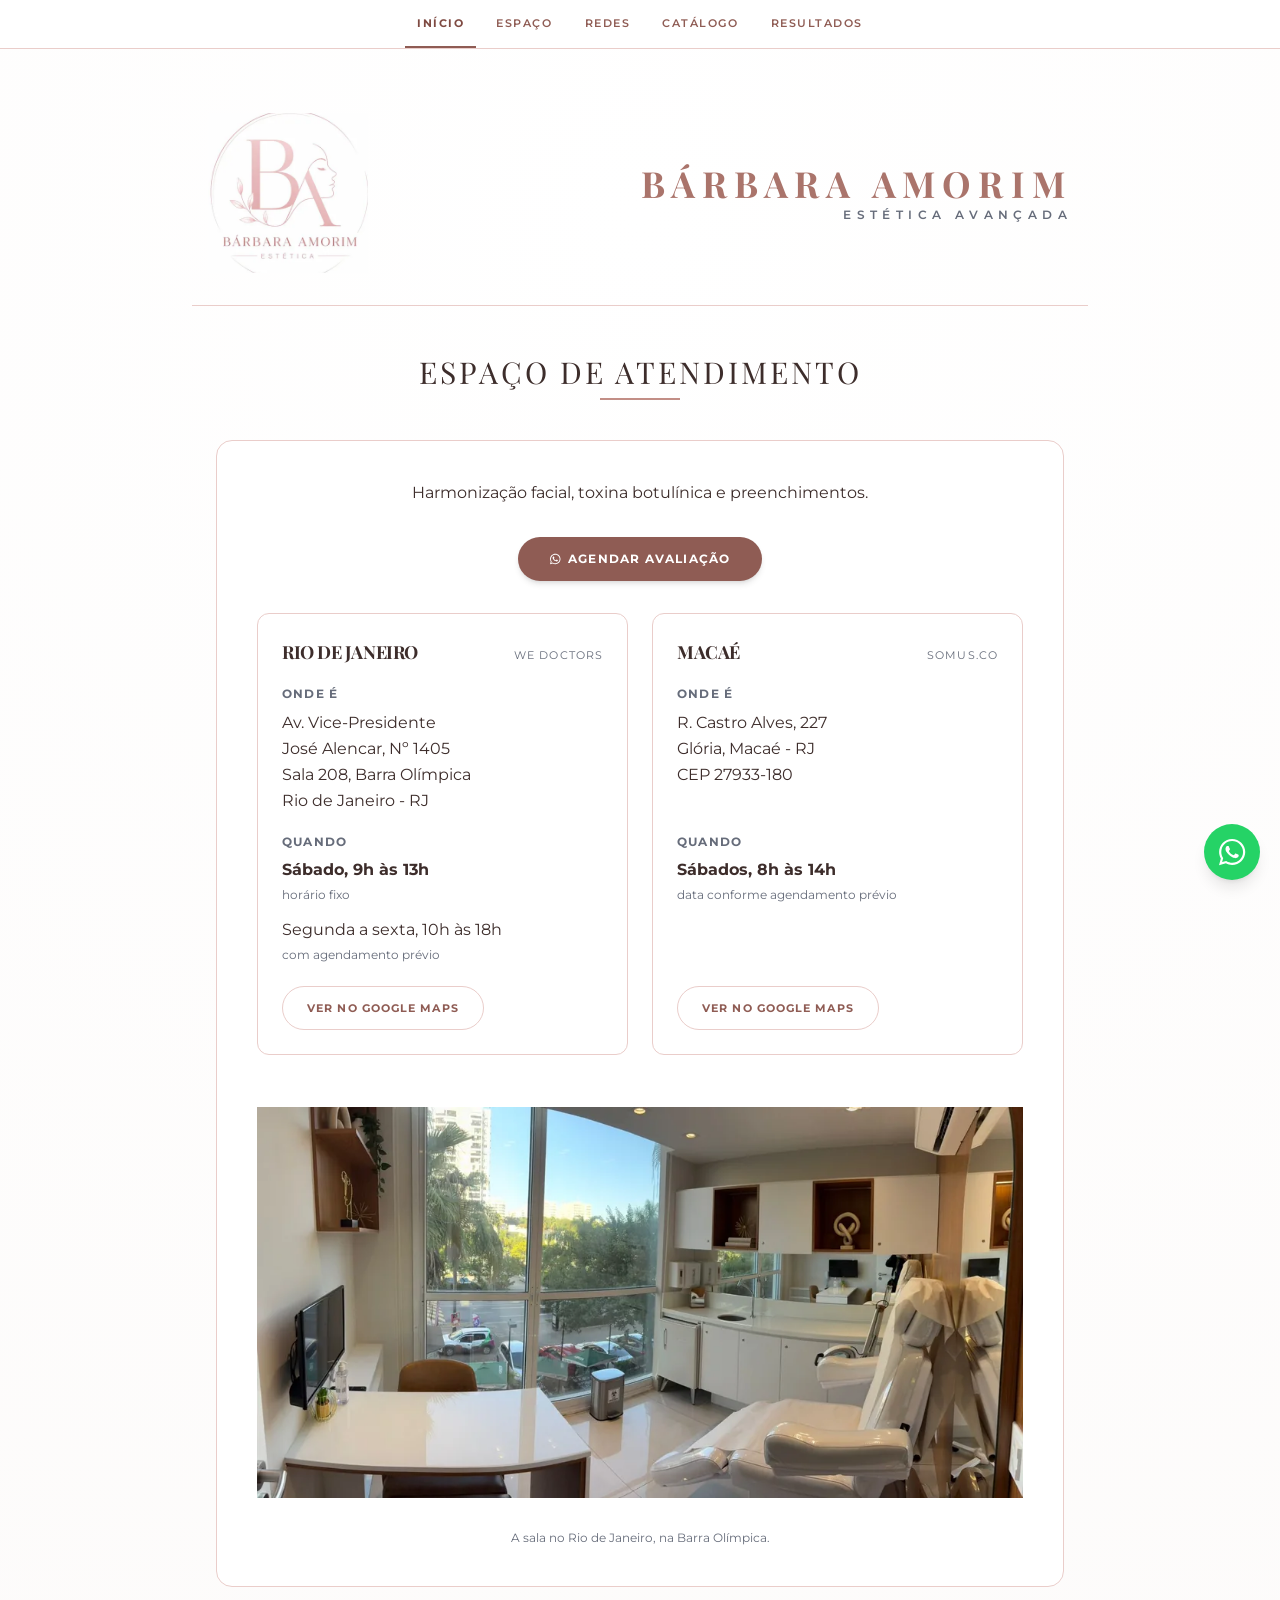
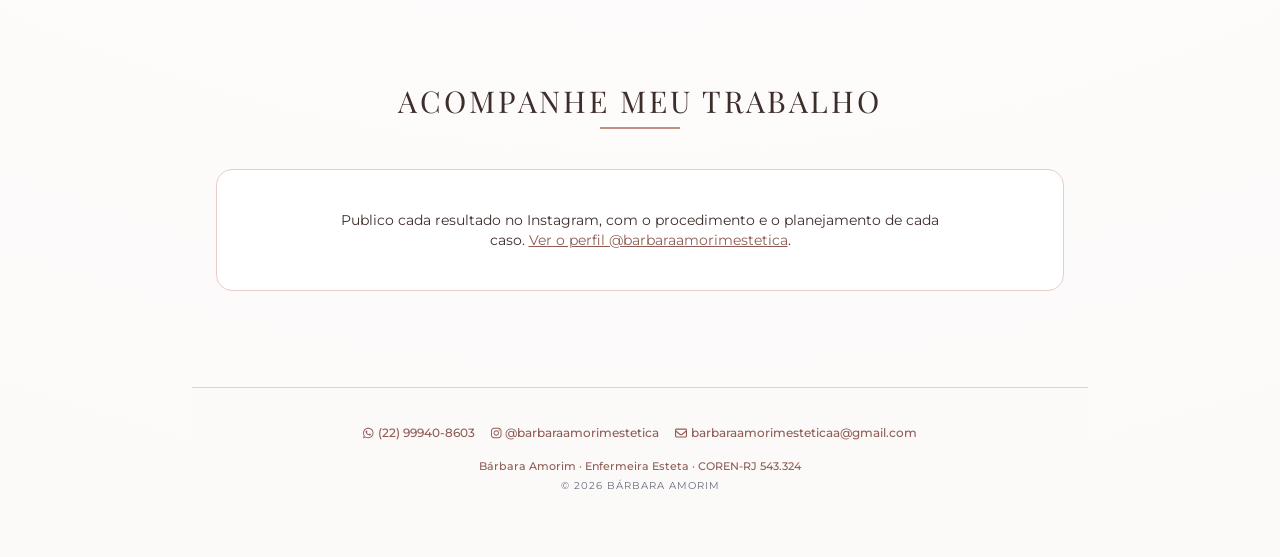
==== commit ae3cfdc4: "Duas unidades no Espaco de Atendimento: Rio e Macae O site tinha uma unidade. Agora tem duas, e isso" ====
--- a/index.html
+++ b/index.html
@@ -9,8 +9,8 @@
          senão não cobre o que já foi declarado acima. -->
     <meta http-equiv="Content-Security-Policy" content="default-src 'self'; base-uri 'self'; object-src 'none'; form-action 'none'; script-src 'self' 'unsafe-inline' https://www.googletagmanager.com https://www.instagram.com https://*.cdninstagram.com; style-src 'self' 'unsafe-inline'; font-src 'self'; img-src 'self' data: https://www.googletagmanager.com https://www.google-analytics.com https://*.cdninstagram.com https://*.fbcdn.net; connect-src 'self' https://docs.google.com https://www.google-analytics.com https://*.google-analytics.com https://*.analytics.google.com https://www.googletagmanager.com https://www.instagram.com https://*.cdninstagram.com; frame-src 'self' https://www.instagram.com https://instagram.com">
 
-    <title>Bárbara Amorim - Estética Avançada | Harmonização Facial na Barra Olímpica, RJ</title>
-    <meta name="description" content="Estética avançada na Barra Olímpica, Rio de Janeiro. Harmonização facial, toxina botulínica, preenchimento e bioestimuladores de colágeno com protocolos personalizados. Agende pelo WhatsApp.">
+    <title>Bárbara Amorim - Estética Avançada | Harmonização Facial no Rio e em Macaé</title>
+    <meta name="description" content="Estética avançada na Barra Olímpica, Rio de Janeiro, e em Macaé. Harmonização facial, toxina botulínica, preenchimento e bioestimuladores de colágeno com protocolos personalizados. Agende pelo WhatsApp.">
     <link rel="canonical" href="https://barbaraamorimestetica.github.io/baestetica/">
 
     <link rel="icon" type="image/png" href="img/favicon.png">
@@ -22,7 +22,7 @@
     <meta property="og:locale" content="pt_BR">
     <meta property="og:site_name" content="Bárbara Amorim - Estética Avançada">
     <meta property="og:title" content="Bárbara Amorim - Estética Avançada">
-    <meta property="og:description" content="Harmonização facial, toxina botulínica, preenchimento e bioestimuladores na Barra Olímpica, Rio de Janeiro. Atendimento com agendamento prévio.">
+    <meta property="og:description" content="Harmonização facial, toxina botulínica, preenchimento e bioestimuladores na Barra Olímpica, Rio de Janeiro, e em Macaé. Atendimento com agendamento prévio.">
     <meta property="og:url" content="https://barbaraamorimestetica.github.io/baestetica/">
     <meta property="og:image" content="https://barbaraamorimestetica.github.io/baestetica/img/og-capa.jpg">
     <meta property="og:image:width" content="1200">
@@ -31,40 +31,107 @@
     <meta name="twitter:card" content="summary_large_image">
 
     <!-- Dados estruturados: alimentam o painel do Google com endereço, horário,
-         contato e a identificação profissional. Falta só o CNPJ, quando houver. -->
+         contato e a identificação profissional. Falta só o CNPJ, quando houver.
+
+         DUAS UNIDADES, DOIS NÓS. Antes havia um só, com um endereço e um
+         horário. Deixar assim depois de abrir Macaé faria o painel do Google
+         mandar para o Rio quem procurasse em Macaé -- e o painel é onde muita
+         gente lê o endereço sem nunca abrir o site.
+
+         Cada unidade é um nó com o seu @id, o seu endereço e o seu horário. O
+         nome carrega a cidade porque é assim que o resultado aparece na busca
+         local, e a profissional entra nos dois: é a mesma pessoa atendendo.
+
+         A forma extensa "Avenida" fica aqui, embora a página escreva "Av." --
+         o Google prefere a extensa, e aqui não há coluna estreita para
+         estourar. -->
     <script type="application/ld+json">
     {
         "@context": "https://schema.org",
-        "@type": "BeautySalon",
-        "name": "Bárbara Amorim - Estética Avançada",
-        "url": "https://barbaraamorimestetica.github.io/baestetica/",
-        "image": "https://barbaraamorimestetica.github.io/baestetica/img/og-capa.jpg",
-        "logo": "https://barbaraamorimestetica.github.io/baestetica/img/logo-barbara-amorim.webp",
-        "description": "Estética avançada na Barra Olímpica, Rio de Janeiro. Harmonização facial, toxina botulínica, preenchimento e bioestimuladores de colágeno.",
-        "telephone": "+5522999408603",
-        "employee": {
-            "@type": "Person",
-            "name": "Bárbara Amorim",
-            "jobTitle": "Enfermeira Esteta",
-            "identifier": "COREN-RJ 543.324"
-        },
-        "address": {
-            "@type": "PostalAddress",
-            "streetAddress": "Avenida Vice-Presidente José Alencar, 1405, Sala 208",
-            "addressLocality": "Rio de Janeiro",
-            "addressRegion": "RJ",
-            "addressCountry": "BR"
-        },
-        "openingHoursSpecification": [
+        "@graph": [
             {
-                "@type": "OpeningHoursSpecification",
-                "dayOfWeek": "Saturday",
-                "opens": "09:00",
-                "closes": "13:00"
+                "@type": "BeautySalon",
+                "@id": "https://barbaraamorimestetica.github.io/baestetica/#rio",
+                "name": "Bárbara Amorim - Estética Avançada · Rio de Janeiro",
+                "url": "https://barbaraamorimestetica.github.io/baestetica/",
+                "image": "https://barbaraamorimestetica.github.io/baestetica/img/og-capa.jpg",
+                "logo": "https://barbaraamorimestetica.github.io/baestetica/img/logo-barbara-amorim.webp",
+                "description": "Estética avançada na Barra Olímpica, Rio de Janeiro. Harmonização facial, toxina botulínica, preenchimento e bioestimuladores de colágeno.",
+                "telephone": "+5522999408603",
+                "employee": {
+                    "@type": "Person",
+                    "name": "Bárbara Amorim",
+                    "jobTitle": "Enfermeira Esteta",
+                    "identifier": "COREN-RJ 543.324"
+                },
+                "address": {
+                    "@type": "PostalAddress",
+                    "streetAddress": "Avenida Vice-Presidente José Alencar, 1405, Sala 208",
+                    "addressLocality": "Rio de Janeiro",
+                    "addressRegion": "RJ",
+                    "addressCountry": "BR"
+                },
+                "openingHoursSpecification": [
+                    {
+                        "@type": "OpeningHoursSpecification",
+                        "dayOfWeek": "Saturday",
+                        "opens": "09:00",
+                        "closes": "13:00"
+                    },
+                    {
+                        "@type": "OpeningHoursSpecification",
+                        "dayOfWeek": [
+                            "Monday",
+                            "Tuesday",
+                            "Wednesday",
+                            "Thursday",
+                            "Friday"
+                        ],
+                        "opens": "10:00",
+                        "closes": "18:00",
+                        "description": "Com agendamento prévio."
+                    }
+                ],
+                "sameAs": [
+                    "https://instagram.com/barbaraamorimestetica"
+                ]
+            },
+            {
+                "@type": "BeautySalon",
+                "@id": "https://barbaraamorimestetica.github.io/baestetica/#macae",
+                "name": "Bárbara Amorim - Estética Avançada · Macaé",
+                "url": "https://barbaraamorimestetica.github.io/baestetica/",
+                "image": "https://barbaraamorimestetica.github.io/baestetica/img/og-capa.jpg",
+                "logo": "https://barbaraamorimestetica.github.io/baestetica/img/logo-barbara-amorim.webp",
+                "description": "Estética avançada em Macaé, no bairro Glória. Harmonização facial, toxina botulínica, preenchimento e bioestimuladores de colágeno.",
+                "telephone": "+5522999408603",
+                "employee": {
+                    "@type": "Person",
+                    "name": "Bárbara Amorim",
+                    "jobTitle": "Enfermeira Esteta",
+                    "identifier": "COREN-RJ 543.324"
+                },
+                "address": {
+                    "@type": "PostalAddress",
+                    "streetAddress": "Rua Castro Alves, 227, Glória",
+                    "addressLocality": "Macaé",
+                    "addressRegion": "RJ",
+                    "postalCode": "27933-180",
+                    "addressCountry": "BR"
+                },
+                "openingHoursSpecification": [
+                    {
+                        "@type": "OpeningHoursSpecification",
+                        "dayOfWeek": "Saturday",
+                        "opens": "08:00",
+                        "closes": "14:00",
+                        "description": "Data conforme agendamento prévio."
+                    }
+                ],
+                "sameAs": [
+                    "https://instagram.com/barbaraamorimestetica"
+                ]
             }
-        ],
-        "sameAs": [
-            "https://instagram.com/barbaraamorimestetica"
         ]
     }
     </script>
@@ -154,85 +221,108 @@
                      no <meta description> e nos dados estruturados: o Google
                      lia-a e a paciente nao. -->
                 <p class="text-sm md:text-base tinta-texto leading-relaxed text-center mb-8">
-                    Harmonização facial, toxina botulínica e preenchimentos
-                    <span class="whitespace-nowrap">&mdash; Barra Olímpica, Rio de Janeiro.</span>
+                    Harmonização facial, toxina botulínica e preenchimentos.
                 </p>
 
-                <!-- As acoes vem ANTES do endereco, e nao depois. Com a caixa a liderar a
+                <!-- A acao vem ANTES do endereco, e nao depois. Com a caixa a liderar a
                      pagina, medi o botao de agendar em 806px numa tela de 800: caia
                      para baixo da dobra, que era exatamente o que este trabalho
                      existia para resolver. Aqui fica visivel sem rolar.
 
-                     Atravessam a caixa e nao a coluna do endereco: la a
-                     coluna tem 383px e os dois botoes precisam de 491, entao
-                     empilhavam. Aqui ha 1024px e ficam lado a lado.
-                     Agendar primeiro: e o objetivo do site. O Maps fica como
-                     acao secundaria, com o contorno em vez do fundo. -->
+                     O botao do Maps SAIU daqui quando a segunda unidade entrou.
+                     Um botao unico apontava para um endereco unico -- com duas
+                     unidades ele passaria a mentir para metade de quem
+                     clicasse. Cada unidade tem o seu, dentro do proprio bloco,
+                     onde o endereco esta ao lado e nao ha o que confundir.
+                     Sobra o agendar, que e o objetivo do site e vale para as
+                     duas: quem manda mensagem diz onde quer ser atendida. -->
                 <div class="mb-8 flex flex-wrap items-center justify-center gap-3">
                     <a href="https://wa.me/5522999408603?text=Ol%C3%A1%20B%C3%A1rbara!%20Gostaria%20de%20agendar%20uma%20avalia%C3%A7%C3%A3o."
                        target="_blank" rel="noopener"
-                       class="botao-marca inline-flex items-center gap-2 px-8 py-3 rounded-full text-xs font-bold uppercase tracking-widest shadow-md transition-all">
+                       class="botao-alvo botao-marca gap-2 px-8 py-3 rounded-full text-xs font-bold uppercase tracking-widest shadow-md transition-all">
                 <svg class="icon" width="448" height="512" viewBox="0 0 448 512" xmlns="http://www.w3.org/2000/svg" aria-hidden="true"><path d="M380.9 97.1C339 55.1 283.2 32 223.9 32c-122.4 0-222 99.6-222 222 0 39.1 10.2 77.3 29.6 111L0 480l117.7-30.9c32.4 17.7 68.9 27 106.1 27h.1c122.3 0 224.1-99.6 224.1-222 0-59.3-25.2-115-67.1-157zm-157 341.6c-33.2 0-65.7-8.9-94-25.7l-6.7-4-69.8 18.3L72 359.2l-4.4-7c-18.5-29.4-28.2-63.3-28.2-98.2 0-101.7 82.8-184.5 184.6-184.5 49.3 0 95.6 19.2 130.4 54.1 34.8 34.9 56.2 81.2 56.1 130.5 0 101.8-84.9 184.6-186.6 184.6zm101.2-138.2c-5.5-2.8-32.8-16.2-37.9-18-5.1-1.9-8.8-2.8-12.5 2.8-3.7 5.6-14.3 18-17.6 21.8-3.2 3.7-6.5 4.2-12 1.4-32.6-16.3-54-29.1-75.5-66-5.7-9.8 5.7-9.1 16.3-30.3 1.8-3.7.9-6.9-.5-9.7-1.4-2.8-12.5-30.1-17.1-41.2-4.5-10.8-9.1-9.3-12.5-9.5-3.2-.2-6.9-.2-10.6-.2-3.7 0-9.7 1.4-14.8 6.9-5.1 5.6-19.4 19-19.4 46.3 0 27.3 19.9 53.7 22.6 57.4 2.8 3.7 39.1 59.7 94.8 83.8 35.2 15.2 49 16.5 66.6 13.9 10.7-1.6 32.8-13.4 37.4-26.4 4.6-13 4.6-24.1 3.2-26.4-1.3-2.5-5-3.9-10.5-6.6z"/></svg>
                         Agendar avaliação
                     </a>
-
-                    <a href="https://www.google.com/maps/search/?api=1&query=Avenida+Vice-Presidente+José+Alencar+1405+Sala+208+Barra+Olímpica" 
-                    target="_blank" rel="noopener" 
-                    class="inline-block px-8 py-3 rounded-full text-xs font-bold uppercase tracking-widest border borda-marca tinta-forte borda-realce transition-colors">
-                        Ver no Google Maps
-                    </a>
-                </div>
-
-                <div class="flex flex-col md:flex-row items-center gap-12">
-
-                    <div class="w-full md:w-1/2 space-y-6">
-                    <div>
-                        <div>
-                            <div class="flex items-center gap-4">
-                        <div class="fundo-rosa rounded-full w-11 h-11 flex items-center justify-center shrink-0">
-                            <svg class="icon tinta-marca text-xl" width="384" height="512" viewBox="0 0 384 512" xmlns="http://www.w3.org/2000/svg" aria-hidden="true"><path d="M215.7 499.2C267 435 384 279.4 384 192C384 86 298 0 192 0S0 86 0 192c0 87.4 117 243 168.3 307.2c12.3 15.3 35.1 15.3 47.4 0zM192 128a64 64 0 1 1 0 128 64 64 0 1 1 0-128z"/></svg>
-                        </div>
-                            <h3 class="serif text-lg font-bold tinta-texto uppercase tracking-tight">Onde estamos</h3>
-                        </div>
-                        <!-- "Av." e nao "Avenida": a coluna tem 299px e a
-                        forma extensa precisa de 300. Falhava por um
-                        pixel, e o nome da rua quebrava deixando
-                        "Alencar" sozinho numa quarta linha. Alargar a
-                        coluna por 1px seria fragil -- qualquer mudanca
-                        de fonte desfazia. Os dados estruturados mantem
-                        a forma extensa, que e o que o Google prefere. -->
-                        <p class="mt-2 md:pl-[60px] tinta-texto leading-relaxed text-pretty">
-                        Av. Vice-Presidente José Alencar<br>
-                        Nº 1405, Sala 208, Barra Olímpica<br>
+                </div>
+
+                <div class="grid gap-5 md:gap-6 lg:grid-cols-2">
+                <div class="border borda-marca rounded-xl p-4 md:p-6 flex flex-col">
+                    <div class="flex items-baseline justify-between gap-3 mb-5">
+                        <h3 class="serif text-lg font-bold tinta-texto uppercase tracking-tight">Rio de Janeiro</h3>
+                        <span class="text-[11px] uppercase tracking-widest tinta-suave">WE Doctors</span>
+                    </div>
+
+                    <div class="flex items-center">
+                        <h4 class="text-xs font-bold uppercase tracking-widest tinta-suave">Onde é</h4>
+                    </div>
+                    <p class="mt-2 tinta-texto leading-relaxed lg:min-h-[6.5rem]">
+                        Av. Vice-Presidente<br>
+                        José Alencar, Nº 1405<br>
+                        Sala 208, Barra Olímpica<br>
                         Rio de Janeiro - RJ
-                        </p>
-                                            </div>
-
-                    <div class="flex items-center gap-4">
-                        <div class="fundo-rosa rounded-full w-11 h-11 flex items-center justify-center shrink-0">
-                            <svg class="icon tinta-marca text-xl" width="512" height="512" viewBox="0 0 512 512" xmlns="http://www.w3.org/2000/svg" aria-hidden="true"><path d="M256 0a256 256 0 1 1 0 512A256 256 0 1 1 256 0zM232 120V256c0 8 4 15.5 10.7 20l96 64c11 7.4 25.9 4.4 33.3-6.7s4.4-25.9-6.7-33.3L280 243.2V120c0-13.3-10.7-24-24-24s-24 10.7-24 24z"/></svg>
-                        </div>
-                                <h3 class="serif text-lg font-bold tinta-texto uppercase tracking-tight">Atendimento</h3>
-                            </div>
-                            <p class="mt-2 md:pl-[60px] tinta-texto mt-1">Sábado de 9h às 13h</p>
-                            <p class="mt-2 md:pl-[60px] tinta-texto mt-1">*Necessário agendamento prévio</p>
-                                                    </div>
-
-                </div>
-
-                <div class="w-full md:w-1/2">
-                    <div class="aspect-video overflow-hidden flex items-center justify-center group relative">
-                        
-                        <svg class="icon tinta-borda text-5xl absolute group-hover:scale-110 transition-transform" width="512" height="512" viewBox="0 0 512 512" xmlns="http://www.w3.org/2000/svg" aria-hidden="true"><path d="M448 80c8.8 0 16 7.2 16 16V415.8l-5-6.5-136-176c-4.5-5.9-11.6-9.3-19-9.3s-14.4 3.4-19 9.3L202 340.7l-30.5-42.7C167 291.7 159.8 288 152 288s-15 3.7-19.5 10.1l-80 112L48 416.3l0-.3V96c0-8.8 7.2-16 16-16H448zM64 32C28.7 32 0 60.7 0 96V416c0 35.3 28.7 64 64 64H448c35.3 0 64-28.7 64-64V96c0-35.3-28.7-64-64-64H64zm80 192a48 48 0 1 0 0-96 48 48 0 1 0 0 96z"/></svg>
-                        
-                            <img src="img/espaco-atendimento.webp" alt="Sala de atendimento com poltrona reclinável, bancada e armários brancos, e janela ampla voltada para as árvores da rua" class="w-full h-full object-contain" style="transform: scale(1.0);">
-                        
-                    </div>
-                </div>
-
-                </div>
-
-
+                    </p>
+
+                    <div class="flex items-center mt-5">
+                        <h4 class="text-xs font-bold uppercase tracking-widest tinta-suave">Quando</h4>
+                    </div>
+                    <p class="mt-2 tinta-texto"><strong>Sábado, 9h às 13h</strong><br>
+                        <span class="text-xs tinta-suave">horário fixo</span></p>
+
+                    <p class="mt-3 tinta-texto">Segunda a sexta, 10h às 18h<br>
+                        <span class="text-xs tinta-suave">com agendamento prévio</span></p>
+
+                    <div class="mt-auto pt-5">
+                        <a href="https://www.google.com/maps/search/?api=1&amp;query=Avenida+Vice-Presidente+Jos%C3%A9+Alencar+1405+Sala+208+Barra+Ol%C3%ADmpica+Rio+de+Janeiro"
+                           target="_blank" rel="noopener"
+                           class="botao-alvo inline-flex items-center px-6 rounded-full text-[11px] font-bold uppercase tracking-widest border borda-marca tinta-forte borda-realce">
+                            Ver no Google Maps
+                        </a>
+                    </div>
+                </div>
+
+                <div class="border borda-marca rounded-xl p-4 md:p-6 flex flex-col">
+                    <div class="flex items-baseline justify-between gap-3 mb-5">
+                        <h3 class="serif text-lg font-bold tinta-texto uppercase tracking-tight">Macaé</h3>
+                        <span class="text-[11px] uppercase tracking-widest tinta-suave">Somus.Co</span>
+                    </div>
+
+                    <div class="flex items-center">
+                        <h4 class="text-xs font-bold uppercase tracking-widest tinta-suave">Onde é</h4>
+                    </div>
+                    <p class="mt-2 tinta-texto leading-relaxed lg:min-h-[6.5rem]">
+                        R. Castro Alves, 227<br>
+                        Glória, Macaé - RJ<br>
+                        CEP 27933-180
+                    </p>
+
+                    <div class="flex items-center mt-5">
+                        <h4 class="text-xs font-bold uppercase tracking-widest tinta-suave">Quando</h4>
+                    </div>
+                    <p class="mt-2 tinta-texto"><strong>Sábados, 8h às 14h</strong><br>
+                        <span class="text-xs tinta-suave">data conforme agendamento prévio</span></p>
+
+                    <div class="mt-auto pt-5">
+                        <a href="https://www.google.com/maps/search/?api=1&amp;query=Rua+Castro+Alves+227+Gl%C3%B3ria+Maca%C3%A9+RJ+27933-180"
+                           target="_blank" rel="noopener"
+                           class="botao-alvo inline-flex items-center px-6 rounded-full text-[11px] font-bold uppercase tracking-widest border borda-marca tinta-forte borda-realce">
+                            Ver no Google Maps
+                        </a>
+                    </div>
+                </div>
+                </div>
+
+                <!-- A foto e da sala do Rio, e por isso a legenda diz qual e.
+                     Enquanto havia uma unidade so, nao havia o que confundir;
+                     com duas, uma foto sem legenda passa a sugerir que as duas
+                     sao assim. -->
+                <figure class="mt-8">
+                    <div class="aspect-video overflow-hidden flex items-center justify-center">
+                        <img src="img/espaco-atendimento.webp" alt="Sala de atendimento com poltrona reclinável, bancada e armários brancos, e janela ampla voltada para as árvores da rua" class="w-full h-full object-contain">
+                    </div>
+                    <figcaption class="mt-3 text-center text-xs tinta-suave">
+                        A sala no Rio de Janeiro, na Barra Olímpica.
+                    </figcaption>
+                </figure>
             </div>
         </section>
 
--- a/css/site.css
+++ b/css/site.css
@@ -8,4 +8,4 @@
    Cores do tema: roseGold #C28E86, roseAccent #AA746B, darkText #3D2D2B,
    borderRose #EACDCA, softGray #F5F2F1, bgBeige #F6ECEB, lightRoseBg #FCFAF9,
    cardBg #FFFFFF. */
-*,:after,:before{--tw-border-spacing-x:0;--tw-border-spacing-y:0;--tw-translate-x:0;--tw-translate-y:0;--tw-rotate:0;--tw-skew-x:0;--tw-skew-y:0;--tw-scale-x:1;--tw-scale-y:1;--tw-pan-x: ;--tw-pan-y: ;--tw-pinch-zoom: ;--tw-scroll-snap-strictness:proximity;--tw-gradient-from-position: ;--tw-gradient-via-position: ;--tw-gradient-to-position: ;--tw-ordinal: ;--tw-slashed-zero: ;--tw-numeric-figure: ;--tw-numeric-spacing: ;--tw-numeric-fraction: ;--tw-ring-inset: ;--tw-ring-offset-width:0px;--tw-ring-offset-color:#fff;--tw-ring-color:rgba(59,130,246,.5);--tw-ring-offset-shadow:0 0 #0000;--tw-ring-shadow:0 0 #0000;--tw-shadow:0 0 #0000;--tw-shadow-colored:0 0 #0000;--tw-blur: ;--tw-brightness: ;--tw-contrast: ;--tw-grayscale: ;--tw-hue-rotate: ;--tw-invert: ;--tw-saturate: ;--tw-sepia: ;--tw-drop-shadow: ;--tw-backdrop-blur: ;--tw-backdrop-brightness: ;--tw-backdrop-contrast: ;--tw-backdrop-grayscale: ;--tw-backdrop-hue-rotate: ;--tw-backdrop-invert: ;--tw-backdrop-opacity: ;--tw-backdrop-saturate: ;--tw-backdrop-sepia: ;--tw-contain-size: ;--tw-contain-layout: ;--tw-contain-paint: ;--tw-contain-style: }::backdrop{--tw-border-spacing-x:0;--tw-border-spacing-y:0;--tw-translate-x:0;--tw-translate-y:0;--tw-rotate:0;--tw-skew-x:0;--tw-skew-y:0;--tw-scale-x:1;--tw-scale-y:1;--tw-pan-x: ;--tw-pan-y: ;--tw-pinch-zoom: ;--tw-scroll-snap-strictness:proximity;--tw-gradient-from-position: ;--tw-gradient-via-position: ;--tw-gradient-to-position: ;--tw-ordinal: ;--tw-slashed-zero: ;--tw-numeric-figure: ;--tw-numeric-spacing: ;--tw-numeric-fraction: ;--tw-ring-inset: ;--tw-ring-offset-width:0px;--tw-ring-offset-color:#fff;--tw-ring-color:rgba(59,130,246,.5);--tw-ring-offset-shadow:0 0 #0000;--tw-ring-shadow:0 0 #0000;--tw-shadow:0 0 #0000;--tw-shadow-colored:0 0 #0000;--tw-blur: ;--tw-brightness: ;--tw-contrast: ;--tw-grayscale: ;--tw-hue-rotate: ;--tw-invert: ;--tw-saturate: ;--tw-sepia: ;--tw-drop-shadow: ;--tw-backdrop-blur: ;--tw-backdrop-brightness: ;--tw-backdrop-contrast: ;--tw-backdrop-grayscale: ;--tw-backdrop-hue-rotate: ;--tw-backdrop-invert: ;--tw-backdrop-opacity: ;--tw-backdrop-saturate: ;--tw-backdrop-sepia: ;--tw-contain-size: ;--tw-contain-layout: ;--tw-contain-paint: ;--tw-contain-style: }/*! tailwindcss v3.4.17 | MIT License | https://tailwindcss.com*/*,:after,:before{box-sizing:border-box;border:0 solid #e5e7eb}:after,:before{--tw-content:""}:host,html{line-height:1.5;-webkit-text-size-adjust:100%;-moz-tab-size:4;-o-tab-size:4;tab-size:4;font-family:Montserrat,sans-serif;font-feature-settings:normal;font-variation-settings:normal;-webkit-tap-highlight-color:transparent}body{margin:0;line-height:inherit}hr{height:0;color:inherit;border-top-width:1px}abbr:where([title]){-webkit-text-decoration:underline dotted;text-decoration:underline dotted}h1,h2,h3,h4,h5,h6{font-size:inherit;font-weight:inherit}a{color:inherit;text-decoration:inherit}b,strong{font-weight:bolder}code,kbd,pre,samp{font-family:ui-monospace,SFMono-Regular,Menlo,Monaco,Consolas,Liberation Mono,Courier New,monospace;font-feature-settings:normal;font-variation-settings:normal;font-size:1em}small{font-size:80%}sub,sup{font-size:75%;line-height:0;position:relative;vertical-align:baseline}sub{bottom:-.25em}sup{top:-.5em}table{text-indent:0;border-color:inherit;border-collapse:collapse}button,input,optgroup,select,textarea{font-family:inherit;font-feature-settings:inherit;font-variation-settings:inherit;font-size:100%;font-weight:inherit;line-height:inherit;letter-spacing:inherit;color:inherit;margin:0;padding:0}button,select{text-transform:none}button,input:where([type=button]),input:where([type=reset]),input:where([type=submit]){-webkit-appearance:button;background-color:transparent;background-image:none}:-moz-focusring{outline:auto}:-moz-ui-invalid{box-shadow:none}progress{vertical-align:baseline}::-webkit-inner-spin-button,::-webkit-outer-spin-button{height:auto}[type=search]{-webkit-appearance:textfield;outline-offset:-2px}::-webkit-search-decoration{-webkit-appearance:none}::-webkit-file-upload-button{-webkit-appearance:button;font:inherit}summary{display:list-item}blockquote,dd,dl,figure,h1,h2,h3,h4,h5,h6,hr,p,pre{margin:0}fieldset{margin:0}fieldset,legend{padding:0}menu,ol,ul{list-style:none;margin:0;padding:0}dialog{padding:0}textarea{resize:vertical}input::-moz-placeholder,textarea::-moz-placeholder{opacity:1;color:#9ca3af}input::placeholder,textarea::placeholder{opacity:1;color:#9ca3af}[role=button],button{cursor:pointer}:disabled{cursor:default}audio,canvas,embed,iframe,img,object,svg,video{display:block;vertical-align:middle}img,video{max-width:100%;height:auto}[hidden]:where(:not([hidden=until-found])){display:none}.fixed{position:fixed}.absolute{position:absolute}.relative{position:relative}.bottom-5{bottom:1.25rem}.left-0{left:0}.right-0{right:0}.right-2{right:.5rem}.right-5{right:1.25rem}.top-0{top:0}.top-2{top:.5rem}.z-50{z-index:50}.mx-4{margin-left:1rem;margin-right:1rem}.mx-auto{margin-left:auto;margin-right:auto}.my-2{margin-top:.5rem;margin-bottom:.5rem}.my-6{margin-top:1.5rem;margin-bottom:1.5rem}.my-8{margin-top:2rem;margin-bottom:2rem}.my-auto{margin-top:auto;margin-bottom:auto}.mb-1{margin-bottom:.25rem}.mb-10{margin-bottom:2.5rem}.mb-12{margin-bottom:3rem}.mb-2{margin-bottom:.5rem}.mb-3{margin-bottom:.75rem}.mb-4{margin-bottom:1rem}.mb-6{margin-bottom:1.5rem}.mb-8{margin-bottom:2rem}.mt-1{margin-top:.25rem}.mt-10{margin-top:2.5rem}.mt-12{margin-top:3rem}.mt-2{margin-top:.5rem}.mt-2\.5{margin-top:.625rem}.mt-3{margin-top:.75rem}.mt-4{margin-top:1rem}.box-border{box-sizing:border-box}.block{display:block}.inline-block{display:inline-block}.flex{display:flex}.inline-flex{display:inline-flex}.grid{display:grid}.aspect-video{aspect-ratio:16/9}.h-0\.5{height:.125rem}.h-1{height:.25rem}.h-11{height:2.75rem}.h-14{height:3.5rem}.h-2{height:.5rem}.h-24{height:6rem}.h-32{height:8rem}.h-40{height:10rem}.h-44{height:11rem}.h-full{height:100%}.h-px{height:1px}.min-h-\[500px\]{min-height:500px}.min-h-screen{min-height:100vh}.w-11{width:2.75rem}.w-14{width:3.5rem}.w-16{width:4rem}.w-20{width:5rem}.w-24{width:6rem}.w-32{width:8rem}.w-40{width:10rem}.w-full{width:100%}.max-w-4xl{max-width:56rem}.max-w-6xl{max-width:72rem}.max-w-\[540px\]{max-width:540px}.max-w-md{max-width:28rem}.max-w-xl{max-width:36rem}.flex-1{flex:1 1 0%}.flex-shrink-0,.shrink-0{flex-shrink:0}.flex-grow{flex-grow:1}.grid-cols-1{grid-template-columns:repeat(1,minmax(0,1fr))}.flex-row{flex-direction:row}.flex-col{flex-direction:column}.flex-wrap{flex-wrap:wrap}.items-start{align-items:flex-start}.items-center{align-items:center}.justify-center{justify-content:center}.justify-between{justify-content:space-between}.gap-1{gap:.25rem}.gap-10{gap:2.5rem}.gap-12{gap:3rem}.gap-2{gap:.5rem}.gap-2\.5{gap:.625rem}.gap-3{gap:.75rem}.gap-4{gap:1rem}.gap-6{gap:1.5rem}.gap-8{gap:2rem}.gap-x-4{-moz-column-gap:1rem;column-gap:1rem}.gap-y-1{row-gap:.25rem}.space-y-20>:not([hidden])~:not([hidden]){--tw-space-y-reverse:0;margin-top:calc(5rem*(1 - var(--tw-space-y-reverse)));margin-bottom:calc(5rem*var(--tw-space-y-reverse))}.space-y-6>:not([hidden])~:not([hidden]){--tw-space-y-reverse:0;margin-top:calc(1.5rem*(1 - var(--tw-space-y-reverse)));margin-bottom:calc(1.5rem*var(--tw-space-y-reverse))}.overflow-hidden{overflow:hidden}.whitespace-nowrap{white-space:nowrap}.text-pretty{text-wrap:pretty}.rounded{border-radius:.25rem}.rounded-2xl{border-radius:1rem}.rounded-3xl{border-radius:1.5rem}.rounded-full{border-radius:9999px}.rounded-xl{border-radius:.75rem}.border{border-width:1px}.border-b{border-bottom-width:1px}.border-t{border-top-width:1px}.bg-white{--tw-bg-opacity:1;background-color:rgb(255 255 255/var(--tw-bg-opacity,1))}.bg-white\/90{background-color:hsla(0,0%,100%,.9)}.object-contain{-o-object-fit:contain;object-fit:contain}.p-12{padding:3rem}.p-4{padding:1rem}.p-5{padding:1.25rem}.p-6{padding:1.5rem}.p-8{padding:2rem}.px-1\.5{padding-left:.375rem;padding-right:.375rem}.px-2{padding-left:.5rem;padding-right:.5rem}.px-4{padding-left:1rem;padding-right:1rem}.px-6{padding-left:1.5rem;padding-right:1.5rem}.px-8{padding-left:2rem;padding-right:2rem}.py-0\.5{padding-top:.125rem;padding-bottom:.125rem}.py-10{padding-top:2.5rem;padding-bottom:2.5rem}.py-12{padding-top:3rem;padding-bottom:3rem}.py-2\.5{padding-top:.625rem;padding-bottom:.625rem}.py-3{padding-top:.75rem;padding-bottom:.75rem}.py-3\.5{padding-top:.875rem;padding-bottom:.875rem}.py-6{padding-top:1.5rem;padding-bottom:1.5rem}.py-8{padding-top:2rem;padding-bottom:2rem}.pb-4{padding-bottom:1rem}.pt-3{padding-top:.75rem}.pt-4{padding-top:1rem}.text-left{text-align:left}.text-center{text-align:center}.text-right{text-align:right}.text-justify{text-align:justify}.font-serif{font-family:Playfair Display,serif}.text-2xl{font-size:1.5rem;line-height:2rem}.text-3xl{font-size:1.875rem;line-height:2.25rem}.text-4xl{font-size:2.25rem;line-height:2.5rem}.text-5xl{font-size:3rem;line-height:1}.text-\[10px\]{font-size:10px}.text-\[11px\]{font-size:11px}.text-\[12px\]{font-size:12px}.text-\[20px\]{font-size:20px}.text-\[30px\]{font-size:30px}.text-\[7px\]{font-size:7px}.text-\[8px\]{font-size:8px}.text-\[9px\]{font-size:9px}.text-base{font-size:1rem;line-height:1.5rem}.text-lg{font-size:1.125rem;line-height:1.75rem}.text-sm{font-size:.875rem;line-height:1.25rem}.text-xl{font-size:1.25rem;line-height:1.75rem}.text-xs{font-size:.75rem;line-height:1rem}.font-bold{font-weight:700}.font-light{font-weight:300}.font-medium{font-weight:500}.font-semibold{font-weight:600}.uppercase{text-transform:uppercase}.italic{font-style:italic}.leading-none{line-height:1}.leading-relaxed{line-height:1.625}.tracking-\[0\.2em\]{letter-spacing:.2em}.tracking-\[0\.45em\]{letter-spacing:.45em}.tracking-\[0\.4em\]{letter-spacing:.4em}.tracking-\[0\.5em\]{letter-spacing:.5em}.tracking-tight{letter-spacing:-.025em}.tracking-wide{letter-spacing:.025em}.tracking-wider{letter-spacing:.05em}.tracking-widest{letter-spacing:.1em}.text-white{--tw-text-opacity:1;color:rgb(255 255 255/var(--tw-text-opacity,1))}.underline{text-decoration-line:underline}.shadow-lg{--tw-shadow:0 10px 15px -3px rgba(0,0,0,.1),0 4px 6px -4px rgba(0,0,0,.1);--tw-shadow-colored:0 10px 15px -3px var(--tw-shadow-color),0 4px 6px -4px var(--tw-shadow-color)}.shadow-lg,.shadow-md{box-shadow:var(--tw-ring-offset-shadow,0 0 #0000),var(--tw-ring-shadow,0 0 #0000),var(--tw-shadow)}.shadow-md{--tw-shadow:0 4px 6px -1px rgba(0,0,0,.1),0 2px 4px -2px rgba(0,0,0,.1);--tw-shadow-colored:0 4px 6px -1px var(--tw-shadow-color),0 2px 4px -2px var(--tw-shadow-color)}.shadow-sm{--tw-shadow:0 1px 2px 0 rgba(0,0,0,.05);--tw-shadow-colored:0 1px 2px 0 var(--tw-shadow-color);box-shadow:var(--tw-ring-offset-shadow,0 0 #0000),var(--tw-ring-shadow,0 0 #0000),var(--tw-shadow)}.backdrop-blur-md{--tw-backdrop-blur:blur(12px);-webkit-backdrop-filter:var(--tw-backdrop-blur) var(--tw-backdrop-brightness) var(--tw-backdrop-contrast) var(--tw-backdrop-grayscale) var(--tw-backdrop-hue-rotate) var(--tw-backdrop-invert) var(--tw-backdrop-opacity) var(--tw-backdrop-saturate) var(--tw-backdrop-sepia);backdrop-filter:var(--tw-backdrop-blur) var(--tw-backdrop-brightness) var(--tw-backdrop-contrast) var(--tw-backdrop-grayscale) var(--tw-backdrop-hue-rotate) var(--tw-backdrop-invert) var(--tw-backdrop-opacity) var(--tw-backdrop-saturate) var(--tw-backdrop-sepia)}.transition-all{transition-property:all;transition-timing-function:cubic-bezier(.4,0,.2,1);transition-duration:.15s}.transition-colors{transition-property:color,background-color,border-color,text-decoration-color,fill,stroke;transition-timing-function:cubic-bezier(.4,0,.2,1);transition-duration:.15s}.transition-transform{transition-property:transform;transition-timing-function:cubic-bezier(.4,0,.2,1);transition-duration:.15s}.last\:mb-0:last-child{margin-bottom:0}.group:hover .group-hover\:scale-110,.hover\:scale-110:hover{--tw-scale-x:1.1;--tw-scale-y:1.1;transform:translate(var(--tw-translate-x),var(--tw-translate-y)) rotate(var(--tw-rotate)) skewX(var(--tw-skew-x)) skewY(var(--tw-skew-y)) scaleX(var(--tw-scale-x)) scaleY(var(--tw-scale-y))}@media (min-width:640px){.sm\:flex-row{flex-direction:row}}@media (min-width:768px){.md\:w-1\/2{width:50%}.md\:w-auto{width:auto}.md\:grid-cols-2{grid-template-columns:repeat(2,minmax(0,1fr))}.md\:flex-row{flex-direction:row}.md\:p-10{padding:2.5rem}.md\:p-8{padding:2rem}.md\:px-6{padding-left:1.5rem;padding-right:1.5rem}.md\:pl-\[60px\]{padding-left:60px}.md\:text-left{text-align:left}.md\:text-3xl{font-size:1.875rem;line-height:2.25rem}.md\:text-4xl{font-size:2.25rem;line-height:2.5rem}.md\:text-base{font-size:1rem;line-height:1.5rem}.md\:text-xs{font-size:.75rem;line-height:1rem}}@media (min-width:1024px){.lg\:grid-cols-3{grid-template-columns:repeat(3,minmax(0,1fr))}}
+*,:after,:before{--tw-border-spacing-x:0;--tw-border-spacing-y:0;--tw-translate-x:0;--tw-translate-y:0;--tw-rotate:0;--tw-skew-x:0;--tw-skew-y:0;--tw-scale-x:1;--tw-scale-y:1;--tw-pan-x: ;--tw-pan-y: ;--tw-pinch-zoom: ;--tw-scroll-snap-strictness:proximity;--tw-gradient-from-position: ;--tw-gradient-via-position: ;--tw-gradient-to-position: ;--tw-ordinal: ;--tw-slashed-zero: ;--tw-numeric-figure: ;--tw-numeric-spacing: ;--tw-numeric-fraction: ;--tw-ring-inset: ;--tw-ring-offset-width:0px;--tw-ring-offset-color:#fff;--tw-ring-color:rgba(59,130,246,.5);--tw-ring-offset-shadow:0 0 #0000;--tw-ring-shadow:0 0 #0000;--tw-shadow:0 0 #0000;--tw-shadow-colored:0 0 #0000;--tw-blur: ;--tw-brightness: ;--tw-contrast: ;--tw-grayscale: ;--tw-hue-rotate: ;--tw-invert: ;--tw-saturate: ;--tw-sepia: ;--tw-drop-shadow: ;--tw-backdrop-blur: ;--tw-backdrop-brightness: ;--tw-backdrop-contrast: ;--tw-backdrop-grayscale: ;--tw-backdrop-hue-rotate: ;--tw-backdrop-invert: ;--tw-backdrop-opacity: ;--tw-backdrop-saturate: ;--tw-backdrop-sepia: ;--tw-contain-size: ;--tw-contain-layout: ;--tw-contain-paint: ;--tw-contain-style: }::backdrop{--tw-border-spacing-x:0;--tw-border-spacing-y:0;--tw-translate-x:0;--tw-translate-y:0;--tw-rotate:0;--tw-skew-x:0;--tw-skew-y:0;--tw-scale-x:1;--tw-scale-y:1;--tw-pan-x: ;--tw-pan-y: ;--tw-pinch-zoom: ;--tw-scroll-snap-strictness:proximity;--tw-gradient-from-position: ;--tw-gradient-via-position: ;--tw-gradient-to-position: ;--tw-ordinal: ;--tw-slashed-zero: ;--tw-numeric-figure: ;--tw-numeric-spacing: ;--tw-numeric-fraction: ;--tw-ring-inset: ;--tw-ring-offset-width:0px;--tw-ring-offset-color:#fff;--tw-ring-color:rgba(59,130,246,.5);--tw-ring-offset-shadow:0 0 #0000;--tw-ring-shadow:0 0 #0000;--tw-shadow:0 0 #0000;--tw-shadow-colored:0 0 #0000;--tw-blur: ;--tw-brightness: ;--tw-contrast: ;--tw-grayscale: ;--tw-hue-rotate: ;--tw-invert: ;--tw-saturate: ;--tw-sepia: ;--tw-drop-shadow: ;--tw-backdrop-blur: ;--tw-backdrop-brightness: ;--tw-backdrop-contrast: ;--tw-backdrop-grayscale: ;--tw-backdrop-hue-rotate: ;--tw-backdrop-invert: ;--tw-backdrop-opacity: ;--tw-backdrop-saturate: ;--tw-backdrop-sepia: ;--tw-contain-size: ;--tw-contain-layout: ;--tw-contain-paint: ;--tw-contain-style: }/*! tailwindcss v3.4.17 | MIT License | https://tailwindcss.com*/*,:after,:before{box-sizing:border-box;border:0 solid #e5e7eb}:after,:before{--tw-content:""}:host,html{line-height:1.5;-webkit-text-size-adjust:100%;-moz-tab-size:4;-o-tab-size:4;tab-size:4;font-family:Montserrat,sans-serif;font-feature-settings:normal;font-variation-settings:normal;-webkit-tap-highlight-color:transparent}body{margin:0;line-height:inherit}hr{height:0;color:inherit;border-top-width:1px}abbr:where([title]){-webkit-text-decoration:underline dotted;text-decoration:underline dotted}h1,h2,h3,h4,h5,h6{font-size:inherit;font-weight:inherit}a{color:inherit;text-decoration:inherit}b,strong{font-weight:bolder}code,kbd,pre,samp{font-family:ui-monospace,SFMono-Regular,Menlo,Monaco,Consolas,Liberation Mono,Courier New,monospace;font-feature-settings:normal;font-variation-settings:normal;font-size:1em}small{font-size:80%}sub,sup{font-size:75%;line-height:0;position:relative;vertical-align:baseline}sub{bottom:-.25em}sup{top:-.5em}table{text-indent:0;border-color:inherit;border-collapse:collapse}button,input,optgroup,select,textarea{font-family:inherit;font-feature-settings:inherit;font-variation-settings:inherit;font-size:100%;font-weight:inherit;line-height:inherit;letter-spacing:inherit;color:inherit;margin:0;padding:0}button,select{text-transform:none}button,input:where([type=button]),input:where([type=reset]),input:where([type=submit]){-webkit-appearance:button;background-color:transparent;background-image:none}:-moz-focusring{outline:auto}:-moz-ui-invalid{box-shadow:none}progress{vertical-align:baseline}::-webkit-inner-spin-button,::-webkit-outer-spin-button{height:auto}[type=search]{-webkit-appearance:textfield;outline-offset:-2px}::-webkit-search-decoration{-webkit-appearance:none}::-webkit-file-upload-button{-webkit-appearance:button;font:inherit}summary{display:list-item}blockquote,dd,dl,figure,h1,h2,h3,h4,h5,h6,hr,p,pre{margin:0}fieldset{margin:0}fieldset,legend{padding:0}menu,ol,ul{list-style:none;margin:0;padding:0}dialog{padding:0}textarea{resize:vertical}input::-moz-placeholder,textarea::-moz-placeholder{opacity:1;color:#9ca3af}input::placeholder,textarea::placeholder{opacity:1;color:#9ca3af}[role=button],button{cursor:pointer}:disabled{cursor:default}audio,canvas,embed,iframe,img,object,svg,video{display:block;vertical-align:middle}img,video{max-width:100%;height:auto}[hidden]:where(:not([hidden=until-found])){display:none}.fixed{position:fixed}.absolute{position:absolute}.relative{position:relative}.bottom-5{bottom:1.25rem}.left-0{left:0}.right-0{right:0}.right-2{right:.5rem}.right-5{right:1.25rem}.top-0{top:0}.top-2{top:.5rem}.z-50{z-index:50}.mx-4{margin-left:1rem;margin-right:1rem}.mx-auto{margin-left:auto;margin-right:auto}.my-2{margin-top:.5rem;margin-bottom:.5rem}.my-6{margin-top:1.5rem;margin-bottom:1.5rem}.my-8{margin-top:2rem;margin-bottom:2rem}.my-auto{margin-top:auto;margin-bottom:auto}.mb-1{margin-bottom:.25rem}.mb-10{margin-bottom:2.5rem}.mb-12{margin-bottom:3rem}.mb-2{margin-bottom:.5rem}.mb-3{margin-bottom:.75rem}.mb-4{margin-bottom:1rem}.mb-5{margin-bottom:1.25rem}.mb-6{margin-bottom:1.5rem}.mb-8{margin-bottom:2rem}.mt-1{margin-top:.25rem}.mt-10{margin-top:2.5rem}.mt-12{margin-top:3rem}.mt-2{margin-top:.5rem}.mt-2\.5{margin-top:.625rem}.mt-3{margin-top:.75rem}.mt-4{margin-top:1rem}.mt-5{margin-top:1.25rem}.mt-8{margin-top:2rem}.mt-auto{margin-top:auto}.box-border{box-sizing:border-box}.block{display:block}.flex{display:flex}.inline-flex{display:inline-flex}.grid{display:grid}.aspect-video{aspect-ratio:16/9}.h-0\.5{height:.125rem}.h-1{height:.25rem}.h-14{height:3.5rem}.h-2{height:.5rem}.h-24{height:6rem}.h-32{height:8rem}.h-40{height:10rem}.h-44{height:11rem}.h-full{height:100%}.h-px{height:1px}.min-h-\[500px\]{min-height:500px}.min-h-screen{min-height:100vh}.w-14{width:3.5rem}.w-16{width:4rem}.w-20{width:5rem}.w-24{width:6rem}.w-32{width:8rem}.w-40{width:10rem}.w-full{width:100%}.max-w-4xl{max-width:56rem}.max-w-6xl{max-width:72rem}.max-w-\[540px\]{max-width:540px}.max-w-md{max-width:28rem}.max-w-xl{max-width:36rem}.flex-1{flex:1 1 0%}.flex-shrink-0,.shrink-0{flex-shrink:0}.flex-grow{flex-grow:1}.grid-cols-1{grid-template-columns:repeat(1,minmax(0,1fr))}.flex-row{flex-direction:row}.flex-col{flex-direction:column}.flex-wrap{flex-wrap:wrap}.items-start{align-items:flex-start}.items-center{align-items:center}.items-baseline{align-items:baseline}.justify-center{justify-content:center}.justify-between{justify-content:space-between}.gap-1{gap:.25rem}.gap-10{gap:2.5rem}.gap-2{gap:.5rem}.gap-2\.5{gap:.625rem}.gap-3{gap:.75rem}.gap-4{gap:1rem}.gap-5{gap:1.25rem}.gap-6{gap:1.5rem}.gap-8{gap:2rem}.gap-x-4{-moz-column-gap:1rem;column-gap:1rem}.gap-y-1{row-gap:.25rem}.space-y-20>:not([hidden])~:not([hidden]){--tw-space-y-reverse:0;margin-top:calc(5rem*(1 - var(--tw-space-y-reverse)));margin-bottom:calc(5rem*var(--tw-space-y-reverse))}.overflow-hidden{overflow:hidden}.whitespace-nowrap{white-space:nowrap}.rounded{border-radius:.25rem}.rounded-2xl{border-radius:1rem}.rounded-3xl{border-radius:1.5rem}.rounded-full{border-radius:9999px}.rounded-xl{border-radius:.75rem}.border{border-width:1px}.border-b{border-bottom-width:1px}.border-t{border-top-width:1px}.bg-white{--tw-bg-opacity:1;background-color:rgb(255 255 255/var(--tw-bg-opacity,1))}.bg-white\/90{background-color:hsla(0,0%,100%,.9)}.object-contain{-o-object-fit:contain;object-fit:contain}.p-12{padding:3rem}.p-4{padding:1rem}.p-5{padding:1.25rem}.p-6{padding:1.5rem}.p-8{padding:2rem}.px-1\.5{padding-left:.375rem;padding-right:.375rem}.px-2{padding-left:.5rem;padding-right:.5rem}.px-4{padding-left:1rem;padding-right:1rem}.px-6{padding-left:1.5rem;padding-right:1.5rem}.px-8{padding-left:2rem;padding-right:2rem}.py-0\.5{padding-top:.125rem;padding-bottom:.125rem}.py-10{padding-top:2.5rem;padding-bottom:2.5rem}.py-12{padding-top:3rem;padding-bottom:3rem}.py-2\.5{padding-top:.625rem;padding-bottom:.625rem}.py-3{padding-top:.75rem;padding-bottom:.75rem}.py-3\.5{padding-top:.875rem;padding-bottom:.875rem}.py-6{padding-top:1.5rem;padding-bottom:1.5rem}.py-8{padding-top:2rem;padding-bottom:2rem}.pb-4{padding-bottom:1rem}.pt-3{padding-top:.75rem}.pt-4{padding-top:1rem}.pt-5{padding-top:1.25rem}.text-left{text-align:left}.text-center{text-align:center}.text-right{text-align:right}.text-justify{text-align:justify}.font-serif{font-family:Playfair Display,serif}.text-2xl{font-size:1.5rem;line-height:2rem}.text-3xl{font-size:1.875rem;line-height:2.25rem}.text-4xl{font-size:2.25rem;line-height:2.5rem}.text-\[10px\]{font-size:10px}.text-\[11px\]{font-size:11px}.text-\[12px\]{font-size:12px}.text-\[20px\]{font-size:20px}.text-\[30px\]{font-size:30px}.text-\[7px\]{font-size:7px}.text-\[8px\]{font-size:8px}.text-\[9px\]{font-size:9px}.text-base{font-size:1rem;line-height:1.5rem}.text-lg{font-size:1.125rem;line-height:1.75rem}.text-sm{font-size:.875rem;line-height:1.25rem}.text-xl{font-size:1.25rem;line-height:1.75rem}.text-xs{font-size:.75rem;line-height:1rem}.font-bold{font-weight:700}.font-light{font-weight:300}.font-medium{font-weight:500}.font-semibold{font-weight:600}.uppercase{text-transform:uppercase}.italic{font-style:italic}.leading-none{line-height:1}.leading-relaxed{line-height:1.625}.tracking-\[0\.2em\]{letter-spacing:.2em}.tracking-\[0\.45em\]{letter-spacing:.45em}.tracking-\[0\.4em\]{letter-spacing:.4em}.tracking-\[0\.5em\]{letter-spacing:.5em}.tracking-tight{letter-spacing:-.025em}.tracking-wide{letter-spacing:.025em}.tracking-wider{letter-spacing:.05em}.tracking-widest{letter-spacing:.1em}.text-white{--tw-text-opacity:1;color:rgb(255 255 255/var(--tw-text-opacity,1))}.underline{text-decoration-line:underline}.shadow-lg{--tw-shadow:0 10px 15px -3px rgba(0,0,0,.1),0 4px 6px -4px rgba(0,0,0,.1);--tw-shadow-colored:0 10px 15px -3px var(--tw-shadow-color),0 4px 6px -4px var(--tw-shadow-color)}.shadow-lg,.shadow-md{box-shadow:var(--tw-ring-offset-shadow,0 0 #0000),var(--tw-ring-shadow,0 0 #0000),var(--tw-shadow)}.shadow-md{--tw-shadow:0 4px 6px -1px rgba(0,0,0,.1),0 2px 4px -2px rgba(0,0,0,.1);--tw-shadow-colored:0 4px 6px -1px var(--tw-shadow-color),0 2px 4px -2px var(--tw-shadow-color)}.shadow-sm{--tw-shadow:0 1px 2px 0 rgba(0,0,0,.05);--tw-shadow-colored:0 1px 2px 0 var(--tw-shadow-color);box-shadow:var(--tw-ring-offset-shadow,0 0 #0000),var(--tw-ring-shadow,0 0 #0000),var(--tw-shadow)}.backdrop-blur-md{--tw-backdrop-blur:blur(12px);-webkit-backdrop-filter:var(--tw-backdrop-blur) var(--tw-backdrop-brightness) var(--tw-backdrop-contrast) var(--tw-backdrop-grayscale) var(--tw-backdrop-hue-rotate) var(--tw-backdrop-invert) var(--tw-backdrop-opacity) var(--tw-backdrop-saturate) var(--tw-backdrop-sepia);backdrop-filter:var(--tw-backdrop-blur) var(--tw-backdrop-brightness) var(--tw-backdrop-contrast) var(--tw-backdrop-grayscale) var(--tw-backdrop-hue-rotate) var(--tw-backdrop-invert) var(--tw-backdrop-opacity) var(--tw-backdrop-saturate) var(--tw-backdrop-sepia)}.transition-all{transition-property:all;transition-timing-function:cubic-bezier(.4,0,.2,1);transition-duration:.15s}.transition-colors{transition-property:color,background-color,border-color,text-decoration-color,fill,stroke;transition-timing-function:cubic-bezier(.4,0,.2,1);transition-duration:.15s}.transition-transform{transition-property:transform;transition-timing-function:cubic-bezier(.4,0,.2,1);transition-duration:.15s}.last\:mb-0:last-child{margin-bottom:0}.hover\:scale-110:hover{--tw-scale-x:1.1;--tw-scale-y:1.1;transform:translate(var(--tw-translate-x),var(--tw-translate-y)) rotate(var(--tw-rotate)) skewX(var(--tw-skew-x)) skewY(var(--tw-skew-y)) scaleX(var(--tw-scale-x)) scaleY(var(--tw-scale-y))}@media (min-width:640px){.sm\:flex-row{flex-direction:row}}@media (min-width:768px){.md\:w-auto{width:auto}.md\:grid-cols-2{grid-template-columns:repeat(2,minmax(0,1fr))}.md\:flex-row{flex-direction:row}.md\:gap-6{gap:1.5rem}.md\:p-10{padding:2.5rem}.md\:p-6{padding:1.5rem}.md\:p-8{padding:2rem}.md\:px-6{padding-left:1.5rem;padding-right:1.5rem}.md\:text-left{text-align:left}.md\:text-3xl{font-size:1.875rem;line-height:2.25rem}.md\:text-4xl{font-size:2.25rem;line-height:2.5rem}.md\:text-base{font-size:1rem;line-height:1.5rem}.md\:text-xs{font-size:.75rem;line-height:1rem}}@media (min-width:1024px){.lg\:min-h-\[6\.5rem\]{min-height:6.5rem}.lg\:grid-cols-2{grid-template-columns:repeat(2,minmax(0,1fr))}.lg\:grid-cols-3{grid-template-columns:repeat(3,minmax(0,1fr))}}
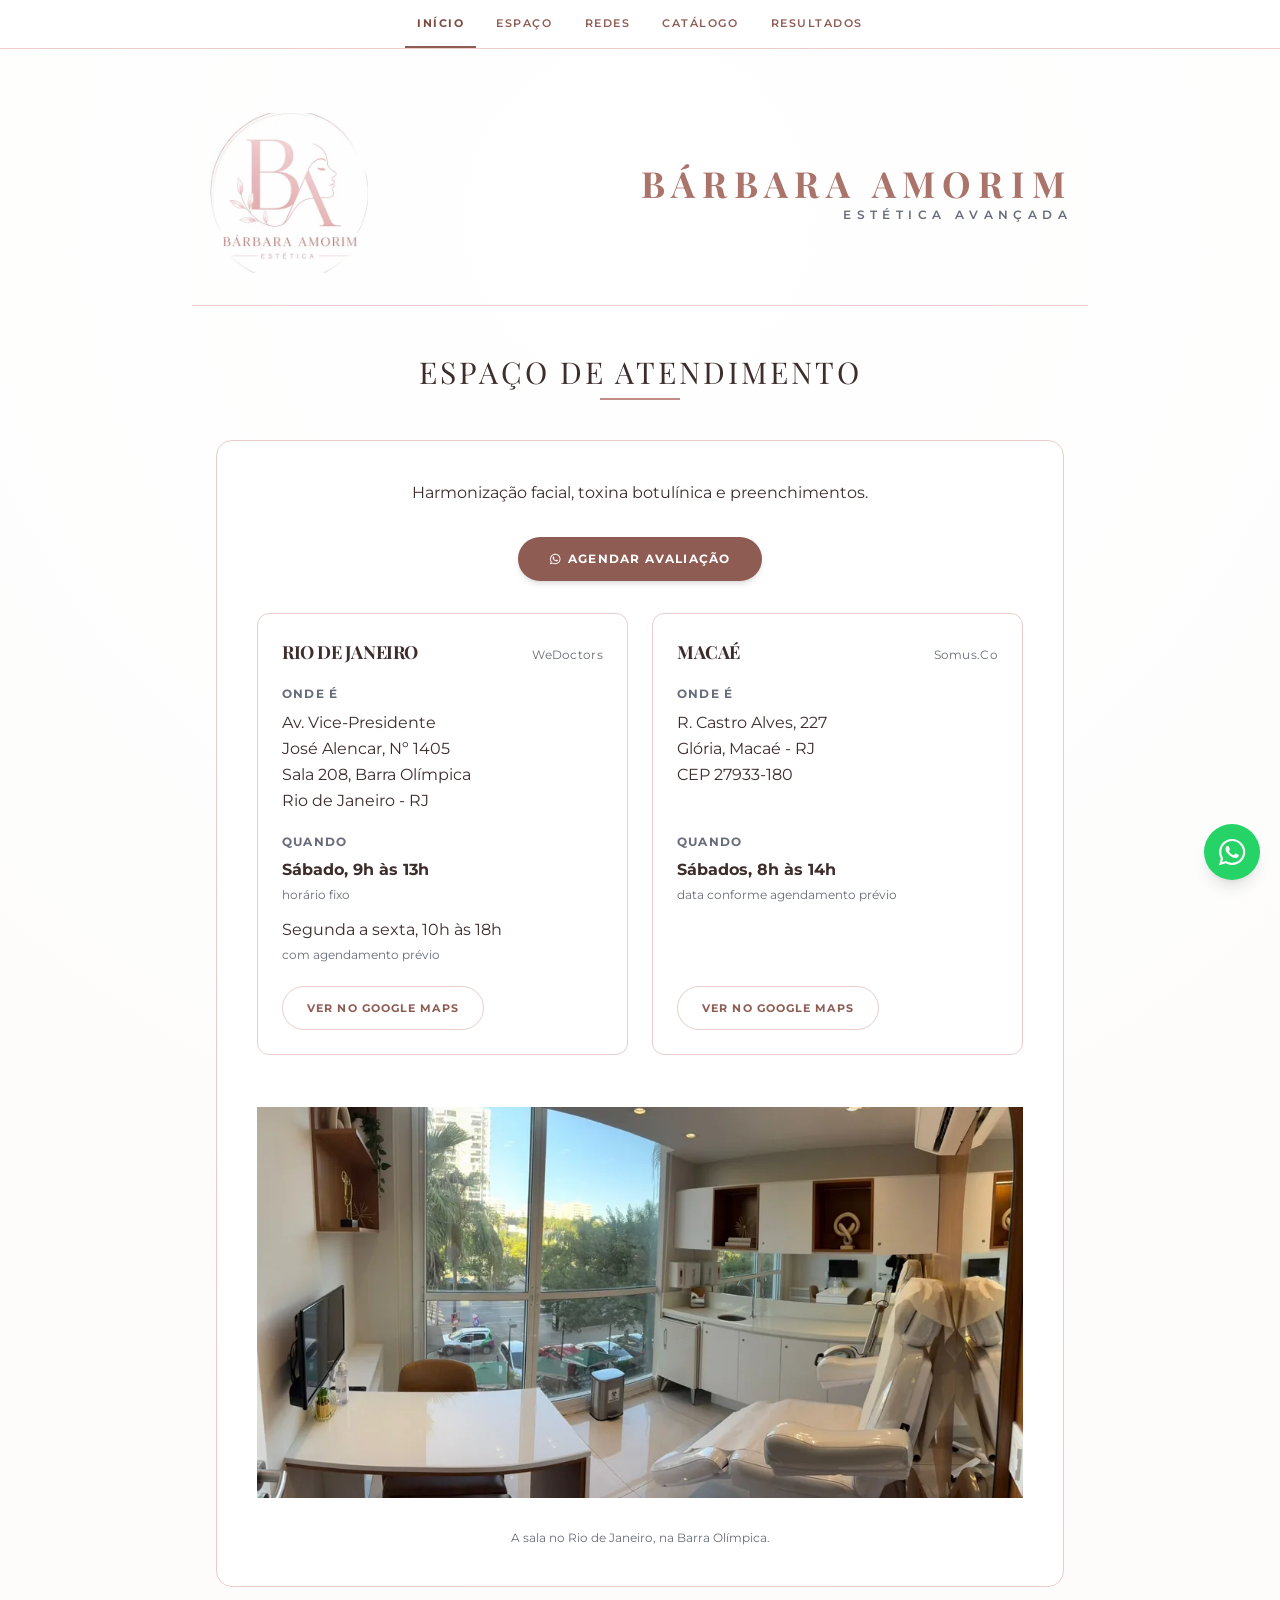
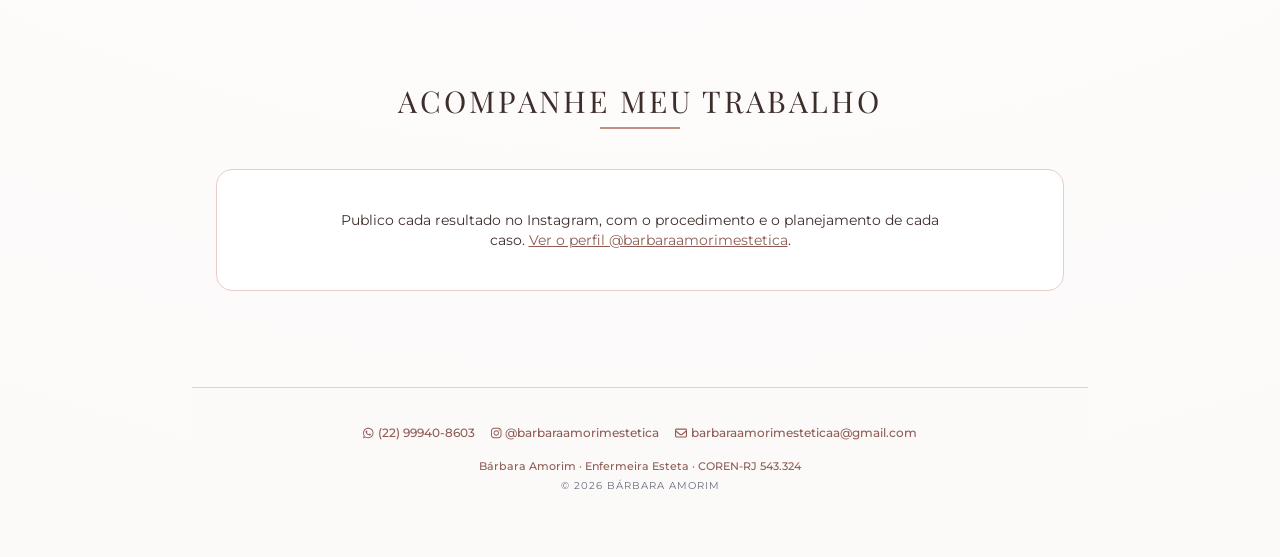
==== commit dad61f1b: "O nome da casa: WeDoctors, e com a grafia da marca Duas correcoes, e a segunda saiu da primeira.  We" ====
--- a/index.html
+++ b/index.html
@@ -247,9 +247,9 @@
 
                 <div class="grid gap-5 md:gap-6 lg:grid-cols-2">
                 <div class="border borda-marca rounded-xl p-4 md:p-6 flex flex-col">
-                    <div class="flex items-baseline justify-between gap-3 mb-5">
+                    <div class="flex flex-wrap items-baseline justify-between gap-x-3 gap-y-1 mb-5">
                         <h3 class="serif text-lg font-bold tinta-texto uppercase tracking-tight">Rio de Janeiro</h3>
-                        <span class="text-[11px] uppercase tracking-widest tinta-suave">WE Doctors</span>
+                        <span class="text-xs tracking-wide tinta-suave">WeDoctors</span>
                     </div>
 
                     <div class="flex items-center">
@@ -281,9 +281,9 @@
                 </div>
 
                 <div class="border borda-marca rounded-xl p-4 md:p-6 flex flex-col">
-                    <div class="flex items-baseline justify-between gap-3 mb-5">
+                    <div class="flex flex-wrap items-baseline justify-between gap-x-3 gap-y-1 mb-5">
                         <h3 class="serif text-lg font-bold tinta-texto uppercase tracking-tight">Macaé</h3>
-                        <span class="text-[11px] uppercase tracking-widest tinta-suave">Somus.Co</span>
+                        <span class="text-xs tracking-wide tinta-suave">Somus.Co</span>
                     </div>
 
                     <div class="flex items-center">
--- a/css/site.css
+++ b/css/site.css
@@ -8,4 +8,4 @@
    Cores do tema: roseGold #C28E86, roseAccent #AA746B, darkText #3D2D2B,
    borderRose #EACDCA, softGray #F5F2F1, bgBeige #F6ECEB, lightRoseBg #FCFAF9,
    cardBg #FFFFFF. */
-*,:after,:before{--tw-border-spacing-x:0;--tw-border-spacing-y:0;--tw-translate-x:0;--tw-translate-y:0;--tw-rotate:0;--tw-skew-x:0;--tw-skew-y:0;--tw-scale-x:1;--tw-scale-y:1;--tw-pan-x: ;--tw-pan-y: ;--tw-pinch-zoom: ;--tw-scroll-snap-strictness:proximity;--tw-gradient-from-position: ;--tw-gradient-via-position: ;--tw-gradient-to-position: ;--tw-ordinal: ;--tw-slashed-zero: ;--tw-numeric-figure: ;--tw-numeric-spacing: ;--tw-numeric-fraction: ;--tw-ring-inset: ;--tw-ring-offset-width:0px;--tw-ring-offset-color:#fff;--tw-ring-color:rgba(59,130,246,.5);--tw-ring-offset-shadow:0 0 #0000;--tw-ring-shadow:0 0 #0000;--tw-shadow:0 0 #0000;--tw-shadow-colored:0 0 #0000;--tw-blur: ;--tw-brightness: ;--tw-contrast: ;--tw-grayscale: ;--tw-hue-rotate: ;--tw-invert: ;--tw-saturate: ;--tw-sepia: ;--tw-drop-shadow: ;--tw-backdrop-blur: ;--tw-backdrop-brightness: ;--tw-backdrop-contrast: ;--tw-backdrop-grayscale: ;--tw-backdrop-hue-rotate: ;--tw-backdrop-invert: ;--tw-backdrop-opacity: ;--tw-backdrop-saturate: ;--tw-backdrop-sepia: ;--tw-contain-size: ;--tw-contain-layout: ;--tw-contain-paint: ;--tw-contain-style: }::backdrop{--tw-border-spacing-x:0;--tw-border-spacing-y:0;--tw-translate-x:0;--tw-translate-y:0;--tw-rotate:0;--tw-skew-x:0;--tw-skew-y:0;--tw-scale-x:1;--tw-scale-y:1;--tw-pan-x: ;--tw-pan-y: ;--tw-pinch-zoom: ;--tw-scroll-snap-strictness:proximity;--tw-gradient-from-position: ;--tw-gradient-via-position: ;--tw-gradient-to-position: ;--tw-ordinal: ;--tw-slashed-zero: ;--tw-numeric-figure: ;--tw-numeric-spacing: ;--tw-numeric-fraction: ;--tw-ring-inset: ;--tw-ring-offset-width:0px;--tw-ring-offset-color:#fff;--tw-ring-color:rgba(59,130,246,.5);--tw-ring-offset-shadow:0 0 #0000;--tw-ring-shadow:0 0 #0000;--tw-shadow:0 0 #0000;--tw-shadow-colored:0 0 #0000;--tw-blur: ;--tw-brightness: ;--tw-contrast: ;--tw-grayscale: ;--tw-hue-rotate: ;--tw-invert: ;--tw-saturate: ;--tw-sepia: ;--tw-drop-shadow: ;--tw-backdrop-blur: ;--tw-backdrop-brightness: ;--tw-backdrop-contrast: ;--tw-backdrop-grayscale: ;--tw-backdrop-hue-rotate: ;--tw-backdrop-invert: ;--tw-backdrop-opacity: ;--tw-backdrop-saturate: ;--tw-backdrop-sepia: ;--tw-contain-size: ;--tw-contain-layout: ;--tw-contain-paint: ;--tw-contain-style: }/*! tailwindcss v3.4.17 | MIT License | https://tailwindcss.com*/*,:after,:before{box-sizing:border-box;border:0 solid #e5e7eb}:after,:before{--tw-content:""}:host,html{line-height:1.5;-webkit-text-size-adjust:100%;-moz-tab-size:4;-o-tab-size:4;tab-size:4;font-family:Montserrat,sans-serif;font-feature-settings:normal;font-variation-settings:normal;-webkit-tap-highlight-color:transparent}body{margin:0;line-height:inherit}hr{height:0;color:inherit;border-top-width:1px}abbr:where([title]){-webkit-text-decoration:underline dotted;text-decoration:underline dotted}h1,h2,h3,h4,h5,h6{font-size:inherit;font-weight:inherit}a{color:inherit;text-decoration:inherit}b,strong{font-weight:bolder}code,kbd,pre,samp{font-family:ui-monospace,SFMono-Regular,Menlo,Monaco,Consolas,Liberation Mono,Courier New,monospace;font-feature-settings:normal;font-variation-settings:normal;font-size:1em}small{font-size:80%}sub,sup{font-size:75%;line-height:0;position:relative;vertical-align:baseline}sub{bottom:-.25em}sup{top:-.5em}table{text-indent:0;border-color:inherit;border-collapse:collapse}button,input,optgroup,select,textarea{font-family:inherit;font-feature-settings:inherit;font-variation-settings:inherit;font-size:100%;font-weight:inherit;line-height:inherit;letter-spacing:inherit;color:inherit;margin:0;padding:0}button,select{text-transform:none}button,input:where([type=button]),input:where([type=reset]),input:where([type=submit]){-webkit-appearance:button;background-color:transparent;background-image:none}:-moz-focusring{outline:auto}:-moz-ui-invalid{box-shadow:none}progress{vertical-align:baseline}::-webkit-inner-spin-button,::-webkit-outer-spin-button{height:auto}[type=search]{-webkit-appearance:textfield;outline-offset:-2px}::-webkit-search-decoration{-webkit-appearance:none}::-webkit-file-upload-button{-webkit-appearance:button;font:inherit}summary{display:list-item}blockquote,dd,dl,figure,h1,h2,h3,h4,h5,h6,hr,p,pre{margin:0}fieldset{margin:0}fieldset,legend{padding:0}menu,ol,ul{list-style:none;margin:0;padding:0}dialog{padding:0}textarea{resize:vertical}input::-moz-placeholder,textarea::-moz-placeholder{opacity:1;color:#9ca3af}input::placeholder,textarea::placeholder{opacity:1;color:#9ca3af}[role=button],button{cursor:pointer}:disabled{cursor:default}audio,canvas,embed,iframe,img,object,svg,video{display:block;vertical-align:middle}img,video{max-width:100%;height:auto}[hidden]:where(:not([hidden=until-found])){display:none}.fixed{position:fixed}.absolute{position:absolute}.relative{position:relative}.bottom-5{bottom:1.25rem}.left-0{left:0}.right-0{right:0}.right-2{right:.5rem}.right-5{right:1.25rem}.top-0{top:0}.top-2{top:.5rem}.z-50{z-index:50}.mx-4{margin-left:1rem;margin-right:1rem}.mx-auto{margin-left:auto;margin-right:auto}.my-2{margin-top:.5rem;margin-bottom:.5rem}.my-6{margin-top:1.5rem;margin-bottom:1.5rem}.my-8{margin-top:2rem;margin-bottom:2rem}.my-auto{margin-top:auto;margin-bottom:auto}.mb-1{margin-bottom:.25rem}.mb-10{margin-bottom:2.5rem}.mb-12{margin-bottom:3rem}.mb-2{margin-bottom:.5rem}.mb-3{margin-bottom:.75rem}.mb-4{margin-bottom:1rem}.mb-5{margin-bottom:1.25rem}.mb-6{margin-bottom:1.5rem}.mb-8{margin-bottom:2rem}.mt-1{margin-top:.25rem}.mt-10{margin-top:2.5rem}.mt-12{margin-top:3rem}.mt-2{margin-top:.5rem}.mt-2\.5{margin-top:.625rem}.mt-3{margin-top:.75rem}.mt-4{margin-top:1rem}.mt-5{margin-top:1.25rem}.mt-8{margin-top:2rem}.mt-auto{margin-top:auto}.box-border{box-sizing:border-box}.block{display:block}.flex{display:flex}.inline-flex{display:inline-flex}.grid{display:grid}.aspect-video{aspect-ratio:16/9}.h-0\.5{height:.125rem}.h-1{height:.25rem}.h-14{height:3.5rem}.h-2{height:.5rem}.h-24{height:6rem}.h-32{height:8rem}.h-40{height:10rem}.h-44{height:11rem}.h-full{height:100%}.h-px{height:1px}.min-h-\[500px\]{min-height:500px}.min-h-screen{min-height:100vh}.w-14{width:3.5rem}.w-16{width:4rem}.w-20{width:5rem}.w-24{width:6rem}.w-32{width:8rem}.w-40{width:10rem}.w-full{width:100%}.max-w-4xl{max-width:56rem}.max-w-6xl{max-width:72rem}.max-w-\[540px\]{max-width:540px}.max-w-md{max-width:28rem}.max-w-xl{max-width:36rem}.flex-1{flex:1 1 0%}.flex-shrink-0,.shrink-0{flex-shrink:0}.flex-grow{flex-grow:1}.grid-cols-1{grid-template-columns:repeat(1,minmax(0,1fr))}.flex-row{flex-direction:row}.flex-col{flex-direction:column}.flex-wrap{flex-wrap:wrap}.items-start{align-items:flex-start}.items-center{align-items:center}.items-baseline{align-items:baseline}.justify-center{justify-content:center}.justify-between{justify-content:space-between}.gap-1{gap:.25rem}.gap-10{gap:2.5rem}.gap-2{gap:.5rem}.gap-2\.5{gap:.625rem}.gap-3{gap:.75rem}.gap-4{gap:1rem}.gap-5{gap:1.25rem}.gap-6{gap:1.5rem}.gap-8{gap:2rem}.gap-x-4{-moz-column-gap:1rem;column-gap:1rem}.gap-y-1{row-gap:.25rem}.space-y-20>:not([hidden])~:not([hidden]){--tw-space-y-reverse:0;margin-top:calc(5rem*(1 - var(--tw-space-y-reverse)));margin-bottom:calc(5rem*var(--tw-space-y-reverse))}.overflow-hidden{overflow:hidden}.whitespace-nowrap{white-space:nowrap}.rounded{border-radius:.25rem}.rounded-2xl{border-radius:1rem}.rounded-3xl{border-radius:1.5rem}.rounded-full{border-radius:9999px}.rounded-xl{border-radius:.75rem}.border{border-width:1px}.border-b{border-bottom-width:1px}.border-t{border-top-width:1px}.bg-white{--tw-bg-opacity:1;background-color:rgb(255 255 255/var(--tw-bg-opacity,1))}.bg-white\/90{background-color:hsla(0,0%,100%,.9)}.object-contain{-o-object-fit:contain;object-fit:contain}.p-12{padding:3rem}.p-4{padding:1rem}.p-5{padding:1.25rem}.p-6{padding:1.5rem}.p-8{padding:2rem}.px-1\.5{padding-left:.375rem;padding-right:.375rem}.px-2{padding-left:.5rem;padding-right:.5rem}.px-4{padding-left:1rem;padding-right:1rem}.px-6{padding-left:1.5rem;padding-right:1.5rem}.px-8{padding-left:2rem;padding-right:2rem}.py-0\.5{padding-top:.125rem;padding-bottom:.125rem}.py-10{padding-top:2.5rem;padding-bottom:2.5rem}.py-12{padding-top:3rem;padding-bottom:3rem}.py-2\.5{padding-top:.625rem;padding-bottom:.625rem}.py-3{padding-top:.75rem;padding-bottom:.75rem}.py-3\.5{padding-top:.875rem;padding-bottom:.875rem}.py-6{padding-top:1.5rem;padding-bottom:1.5rem}.py-8{padding-top:2rem;padding-bottom:2rem}.pb-4{padding-bottom:1rem}.pt-3{padding-top:.75rem}.pt-4{padding-top:1rem}.pt-5{padding-top:1.25rem}.text-left{text-align:left}.text-center{text-align:center}.text-right{text-align:right}.text-justify{text-align:justify}.font-serif{font-family:Playfair Display,serif}.text-2xl{font-size:1.5rem;line-height:2rem}.text-3xl{font-size:1.875rem;line-height:2.25rem}.text-4xl{font-size:2.25rem;line-height:2.5rem}.text-\[10px\]{font-size:10px}.text-\[11px\]{font-size:11px}.text-\[12px\]{font-size:12px}.text-\[20px\]{font-size:20px}.text-\[30px\]{font-size:30px}.text-\[7px\]{font-size:7px}.text-\[8px\]{font-size:8px}.text-\[9px\]{font-size:9px}.text-base{font-size:1rem;line-height:1.5rem}.text-lg{font-size:1.125rem;line-height:1.75rem}.text-sm{font-size:.875rem;line-height:1.25rem}.text-xl{font-size:1.25rem;line-height:1.75rem}.text-xs{font-size:.75rem;line-height:1rem}.font-bold{font-weight:700}.font-light{font-weight:300}.font-medium{font-weight:500}.font-semibold{font-weight:600}.uppercase{text-transform:uppercase}.italic{font-style:italic}.leading-none{line-height:1}.leading-relaxed{line-height:1.625}.tracking-\[0\.2em\]{letter-spacing:.2em}.tracking-\[0\.45em\]{letter-spacing:.45em}.tracking-\[0\.4em\]{letter-spacing:.4em}.tracking-\[0\.5em\]{letter-spacing:.5em}.tracking-tight{letter-spacing:-.025em}.tracking-wide{letter-spacing:.025em}.tracking-wider{letter-spacing:.05em}.tracking-widest{letter-spacing:.1em}.text-white{--tw-text-opacity:1;color:rgb(255 255 255/var(--tw-text-opacity,1))}.underline{text-decoration-line:underline}.shadow-lg{--tw-shadow:0 10px 15px -3px rgba(0,0,0,.1),0 4px 6px -4px rgba(0,0,0,.1);--tw-shadow-colored:0 10px 15px -3px var(--tw-shadow-color),0 4px 6px -4px var(--tw-shadow-color)}.shadow-lg,.shadow-md{box-shadow:var(--tw-ring-offset-shadow,0 0 #0000),var(--tw-ring-shadow,0 0 #0000),var(--tw-shadow)}.shadow-md{--tw-shadow:0 4px 6px -1px rgba(0,0,0,.1),0 2px 4px -2px rgba(0,0,0,.1);--tw-shadow-colored:0 4px 6px -1px var(--tw-shadow-color),0 2px 4px -2px var(--tw-shadow-color)}.shadow-sm{--tw-shadow:0 1px 2px 0 rgba(0,0,0,.05);--tw-shadow-colored:0 1px 2px 0 var(--tw-shadow-color);box-shadow:var(--tw-ring-offset-shadow,0 0 #0000),var(--tw-ring-shadow,0 0 #0000),var(--tw-shadow)}.backdrop-blur-md{--tw-backdrop-blur:blur(12px);-webkit-backdrop-filter:var(--tw-backdrop-blur) var(--tw-backdrop-brightness) var(--tw-backdrop-contrast) var(--tw-backdrop-grayscale) var(--tw-backdrop-hue-rotate) var(--tw-backdrop-invert) var(--tw-backdrop-opacity) var(--tw-backdrop-saturate) var(--tw-backdrop-sepia);backdrop-filter:var(--tw-backdrop-blur) var(--tw-backdrop-brightness) var(--tw-backdrop-contrast) var(--tw-backdrop-grayscale) var(--tw-backdrop-hue-rotate) var(--tw-backdrop-invert) var(--tw-backdrop-opacity) var(--tw-backdrop-saturate) var(--tw-backdrop-sepia)}.transition-all{transition-property:all;transition-timing-function:cubic-bezier(.4,0,.2,1);transition-duration:.15s}.transition-colors{transition-property:color,background-color,border-color,text-decoration-color,fill,stroke;transition-timing-function:cubic-bezier(.4,0,.2,1);transition-duration:.15s}.transition-transform{transition-property:transform;transition-timing-function:cubic-bezier(.4,0,.2,1);transition-duration:.15s}.last\:mb-0:last-child{margin-bottom:0}.hover\:scale-110:hover{--tw-scale-x:1.1;--tw-scale-y:1.1;transform:translate(var(--tw-translate-x),var(--tw-translate-y)) rotate(var(--tw-rotate)) skewX(var(--tw-skew-x)) skewY(var(--tw-skew-y)) scaleX(var(--tw-scale-x)) scaleY(var(--tw-scale-y))}@media (min-width:640px){.sm\:flex-row{flex-direction:row}}@media (min-width:768px){.md\:w-auto{width:auto}.md\:grid-cols-2{grid-template-columns:repeat(2,minmax(0,1fr))}.md\:flex-row{flex-direction:row}.md\:gap-6{gap:1.5rem}.md\:p-10{padding:2.5rem}.md\:p-6{padding:1.5rem}.md\:p-8{padding:2rem}.md\:px-6{padding-left:1.5rem;padding-right:1.5rem}.md\:text-left{text-align:left}.md\:text-3xl{font-size:1.875rem;line-height:2.25rem}.md\:text-4xl{font-size:2.25rem;line-height:2.5rem}.md\:text-base{font-size:1rem;line-height:1.5rem}.md\:text-xs{font-size:.75rem;line-height:1rem}}@media (min-width:1024px){.lg\:min-h-\[6\.5rem\]{min-height:6.5rem}.lg\:grid-cols-2{grid-template-columns:repeat(2,minmax(0,1fr))}.lg\:grid-cols-3{grid-template-columns:repeat(3,minmax(0,1fr))}}
+*,:after,:before{--tw-border-spacing-x:0;--tw-border-spacing-y:0;--tw-translate-x:0;--tw-translate-y:0;--tw-rotate:0;--tw-skew-x:0;--tw-skew-y:0;--tw-scale-x:1;--tw-scale-y:1;--tw-pan-x: ;--tw-pan-y: ;--tw-pinch-zoom: ;--tw-scroll-snap-strictness:proximity;--tw-gradient-from-position: ;--tw-gradient-via-position: ;--tw-gradient-to-position: ;--tw-ordinal: ;--tw-slashed-zero: ;--tw-numeric-figure: ;--tw-numeric-spacing: ;--tw-numeric-fraction: ;--tw-ring-inset: ;--tw-ring-offset-width:0px;--tw-ring-offset-color:#fff;--tw-ring-color:rgba(59,130,246,.5);--tw-ring-offset-shadow:0 0 #0000;--tw-ring-shadow:0 0 #0000;--tw-shadow:0 0 #0000;--tw-shadow-colored:0 0 #0000;--tw-blur: ;--tw-brightness: ;--tw-contrast: ;--tw-grayscale: ;--tw-hue-rotate: ;--tw-invert: ;--tw-saturate: ;--tw-sepia: ;--tw-drop-shadow: ;--tw-backdrop-blur: ;--tw-backdrop-brightness: ;--tw-backdrop-contrast: ;--tw-backdrop-grayscale: ;--tw-backdrop-hue-rotate: ;--tw-backdrop-invert: ;--tw-backdrop-opacity: ;--tw-backdrop-saturate: ;--tw-backdrop-sepia: ;--tw-contain-size: ;--tw-contain-layout: ;--tw-contain-paint: ;--tw-contain-style: }::backdrop{--tw-border-spacing-x:0;--tw-border-spacing-y:0;--tw-translate-x:0;--tw-translate-y:0;--tw-rotate:0;--tw-skew-x:0;--tw-skew-y:0;--tw-scale-x:1;--tw-scale-y:1;--tw-pan-x: ;--tw-pan-y: ;--tw-pinch-zoom: ;--tw-scroll-snap-strictness:proximity;--tw-gradient-from-position: ;--tw-gradient-via-position: ;--tw-gradient-to-position: ;--tw-ordinal: ;--tw-slashed-zero: ;--tw-numeric-figure: ;--tw-numeric-spacing: ;--tw-numeric-fraction: ;--tw-ring-inset: ;--tw-ring-offset-width:0px;--tw-ring-offset-color:#fff;--tw-ring-color:rgba(59,130,246,.5);--tw-ring-offset-shadow:0 0 #0000;--tw-ring-shadow:0 0 #0000;--tw-shadow:0 0 #0000;--tw-shadow-colored:0 0 #0000;--tw-blur: ;--tw-brightness: ;--tw-contrast: ;--tw-grayscale: ;--tw-hue-rotate: ;--tw-invert: ;--tw-saturate: ;--tw-sepia: ;--tw-drop-shadow: ;--tw-backdrop-blur: ;--tw-backdrop-brightness: ;--tw-backdrop-contrast: ;--tw-backdrop-grayscale: ;--tw-backdrop-hue-rotate: ;--tw-backdrop-invert: ;--tw-backdrop-opacity: ;--tw-backdrop-saturate: ;--tw-backdrop-sepia: ;--tw-contain-size: ;--tw-contain-layout: ;--tw-contain-paint: ;--tw-contain-style: }/*! tailwindcss v3.4.17 | MIT License | https://tailwindcss.com*/*,:after,:before{box-sizing:border-box;border:0 solid #e5e7eb}:after,:before{--tw-content:""}:host,html{line-height:1.5;-webkit-text-size-adjust:100%;-moz-tab-size:4;-o-tab-size:4;tab-size:4;font-family:Montserrat,sans-serif;font-feature-settings:normal;font-variation-settings:normal;-webkit-tap-highlight-color:transparent}body{margin:0;line-height:inherit}hr{height:0;color:inherit;border-top-width:1px}abbr:where([title]){-webkit-text-decoration:underline dotted;text-decoration:underline dotted}h1,h2,h3,h4,h5,h6{font-size:inherit;font-weight:inherit}a{color:inherit;text-decoration:inherit}b,strong{font-weight:bolder}code,kbd,pre,samp{font-family:ui-monospace,SFMono-Regular,Menlo,Monaco,Consolas,Liberation Mono,Courier New,monospace;font-feature-settings:normal;font-variation-settings:normal;font-size:1em}small{font-size:80%}sub,sup{font-size:75%;line-height:0;position:relative;vertical-align:baseline}sub{bottom:-.25em}sup{top:-.5em}table{text-indent:0;border-color:inherit;border-collapse:collapse}button,input,optgroup,select,textarea{font-family:inherit;font-feature-settings:inherit;font-variation-settings:inherit;font-size:100%;font-weight:inherit;line-height:inherit;letter-spacing:inherit;color:inherit;margin:0;padding:0}button,select{text-transform:none}button,input:where([type=button]),input:where([type=reset]),input:where([type=submit]){-webkit-appearance:button;background-color:transparent;background-image:none}:-moz-focusring{outline:auto}:-moz-ui-invalid{box-shadow:none}progress{vertical-align:baseline}::-webkit-inner-spin-button,::-webkit-outer-spin-button{height:auto}[type=search]{-webkit-appearance:textfield;outline-offset:-2px}::-webkit-search-decoration{-webkit-appearance:none}::-webkit-file-upload-button{-webkit-appearance:button;font:inherit}summary{display:list-item}blockquote,dd,dl,figure,h1,h2,h3,h4,h5,h6,hr,p,pre{margin:0}fieldset{margin:0}fieldset,legend{padding:0}menu,ol,ul{list-style:none;margin:0;padding:0}dialog{padding:0}textarea{resize:vertical}input::-moz-placeholder,textarea::-moz-placeholder{opacity:1;color:#9ca3af}input::placeholder,textarea::placeholder{opacity:1;color:#9ca3af}[role=button],button{cursor:pointer}:disabled{cursor:default}audio,canvas,embed,iframe,img,object,svg,video{display:block;vertical-align:middle}img,video{max-width:100%;height:auto}[hidden]:where(:not([hidden=until-found])){display:none}.fixed{position:fixed}.absolute{position:absolute}.relative{position:relative}.bottom-5{bottom:1.25rem}.left-0{left:0}.right-0{right:0}.right-2{right:.5rem}.right-5{right:1.25rem}.top-0{top:0}.top-2{top:.5rem}.z-50{z-index:50}.mx-4{margin-left:1rem;margin-right:1rem}.mx-auto{margin-left:auto;margin-right:auto}.my-2{margin-top:.5rem;margin-bottom:.5rem}.my-6{margin-top:1.5rem;margin-bottom:1.5rem}.my-8{margin-top:2rem;margin-bottom:2rem}.my-auto{margin-top:auto;margin-bottom:auto}.mb-1{margin-bottom:.25rem}.mb-10{margin-bottom:2.5rem}.mb-12{margin-bottom:3rem}.mb-2{margin-bottom:.5rem}.mb-3{margin-bottom:.75rem}.mb-4{margin-bottom:1rem}.mb-5{margin-bottom:1.25rem}.mb-6{margin-bottom:1.5rem}.mb-8{margin-bottom:2rem}.mt-1{margin-top:.25rem}.mt-10{margin-top:2.5rem}.mt-12{margin-top:3rem}.mt-2{margin-top:.5rem}.mt-2\.5{margin-top:.625rem}.mt-3{margin-top:.75rem}.mt-4{margin-top:1rem}.mt-5{margin-top:1.25rem}.mt-8{margin-top:2rem}.mt-auto{margin-top:auto}.box-border{box-sizing:border-box}.block{display:block}.flex{display:flex}.inline-flex{display:inline-flex}.grid{display:grid}.aspect-video{aspect-ratio:16/9}.h-0\.5{height:.125rem}.h-1{height:.25rem}.h-14{height:3.5rem}.h-2{height:.5rem}.h-24{height:6rem}.h-32{height:8rem}.h-40{height:10rem}.h-44{height:11rem}.h-full{height:100%}.h-px{height:1px}.min-h-\[500px\]{min-height:500px}.min-h-screen{min-height:100vh}.w-14{width:3.5rem}.w-16{width:4rem}.w-20{width:5rem}.w-24{width:6rem}.w-32{width:8rem}.w-40{width:10rem}.w-full{width:100%}.max-w-4xl{max-width:56rem}.max-w-6xl{max-width:72rem}.max-w-\[540px\]{max-width:540px}.max-w-md{max-width:28rem}.max-w-xl{max-width:36rem}.flex-1{flex:1 1 0%}.flex-shrink-0,.shrink-0{flex-shrink:0}.flex-grow{flex-grow:1}.grid-cols-1{grid-template-columns:repeat(1,minmax(0,1fr))}.flex-row{flex-direction:row}.flex-col{flex-direction:column}.flex-wrap{flex-wrap:wrap}.items-start{align-items:flex-start}.items-center{align-items:center}.items-baseline{align-items:baseline}.justify-center{justify-content:center}.justify-between{justify-content:space-between}.gap-1{gap:.25rem}.gap-10{gap:2.5rem}.gap-2{gap:.5rem}.gap-2\.5{gap:.625rem}.gap-3{gap:.75rem}.gap-4{gap:1rem}.gap-5{gap:1.25rem}.gap-6{gap:1.5rem}.gap-8{gap:2rem}.gap-x-3{-moz-column-gap:.75rem;column-gap:.75rem}.gap-x-4{-moz-column-gap:1rem;column-gap:1rem}.gap-y-1{row-gap:.25rem}.space-y-20>:not([hidden])~:not([hidden]){--tw-space-y-reverse:0;margin-top:calc(5rem*(1 - var(--tw-space-y-reverse)));margin-bottom:calc(5rem*var(--tw-space-y-reverse))}.overflow-hidden{overflow:hidden}.whitespace-nowrap{white-space:nowrap}.rounded{border-radius:.25rem}.rounded-2xl{border-radius:1rem}.rounded-3xl{border-radius:1.5rem}.rounded-full{border-radius:9999px}.rounded-xl{border-radius:.75rem}.border{border-width:1px}.border-b{border-bottom-width:1px}.border-t{border-top-width:1px}.bg-white{--tw-bg-opacity:1;background-color:rgb(255 255 255/var(--tw-bg-opacity,1))}.bg-white\/90{background-color:hsla(0,0%,100%,.9)}.object-contain{-o-object-fit:contain;object-fit:contain}.p-12{padding:3rem}.p-4{padding:1rem}.p-5{padding:1.25rem}.p-6{padding:1.5rem}.p-8{padding:2rem}.px-1\.5{padding-left:.375rem;padding-right:.375rem}.px-2{padding-left:.5rem;padding-right:.5rem}.px-4{padding-left:1rem;padding-right:1rem}.px-6{padding-left:1.5rem;padding-right:1.5rem}.px-8{padding-left:2rem;padding-right:2rem}.py-0\.5{padding-top:.125rem;padding-bottom:.125rem}.py-10{padding-top:2.5rem;padding-bottom:2.5rem}.py-12{padding-top:3rem;padding-bottom:3rem}.py-2\.5{padding-top:.625rem;padding-bottom:.625rem}.py-3{padding-top:.75rem;padding-bottom:.75rem}.py-3\.5{padding-top:.875rem;padding-bottom:.875rem}.py-6{padding-top:1.5rem;padding-bottom:1.5rem}.py-8{padding-top:2rem;padding-bottom:2rem}.pb-4{padding-bottom:1rem}.pt-3{padding-top:.75rem}.pt-4{padding-top:1rem}.pt-5{padding-top:1.25rem}.text-left{text-align:left}.text-center{text-align:center}.text-right{text-align:right}.text-justify{text-align:justify}.font-serif{font-family:Playfair Display,serif}.text-2xl{font-size:1.5rem;line-height:2rem}.text-3xl{font-size:1.875rem;line-height:2.25rem}.text-4xl{font-size:2.25rem;line-height:2.5rem}.text-\[10px\]{font-size:10px}.text-\[11px\]{font-size:11px}.text-\[12px\]{font-size:12px}.text-\[20px\]{font-size:20px}.text-\[30px\]{font-size:30px}.text-\[7px\]{font-size:7px}.text-\[8px\]{font-size:8px}.text-\[9px\]{font-size:9px}.text-base{font-size:1rem;line-height:1.5rem}.text-lg{font-size:1.125rem;line-height:1.75rem}.text-sm{font-size:.875rem;line-height:1.25rem}.text-xl{font-size:1.25rem;line-height:1.75rem}.text-xs{font-size:.75rem;line-height:1rem}.font-bold{font-weight:700}.font-light{font-weight:300}.font-medium{font-weight:500}.font-semibold{font-weight:600}.uppercase{text-transform:uppercase}.italic{font-style:italic}.leading-none{line-height:1}.leading-relaxed{line-height:1.625}.tracking-\[0\.2em\]{letter-spacing:.2em}.tracking-\[0\.45em\]{letter-spacing:.45em}.tracking-\[0\.4em\]{letter-spacing:.4em}.tracking-\[0\.5em\]{letter-spacing:.5em}.tracking-tight{letter-spacing:-.025em}.tracking-wide{letter-spacing:.025em}.tracking-wider{letter-spacing:.05em}.tracking-widest{letter-spacing:.1em}.text-white{--tw-text-opacity:1;color:rgb(255 255 255/var(--tw-text-opacity,1))}.underline{text-decoration-line:underline}.shadow-lg{--tw-shadow:0 10px 15px -3px rgba(0,0,0,.1),0 4px 6px -4px rgba(0,0,0,.1);--tw-shadow-colored:0 10px 15px -3px var(--tw-shadow-color),0 4px 6px -4px var(--tw-shadow-color)}.shadow-lg,.shadow-md{box-shadow:var(--tw-ring-offset-shadow,0 0 #0000),var(--tw-ring-shadow,0 0 #0000),var(--tw-shadow)}.shadow-md{--tw-shadow:0 4px 6px -1px rgba(0,0,0,.1),0 2px 4px -2px rgba(0,0,0,.1);--tw-shadow-colored:0 4px 6px -1px var(--tw-shadow-color),0 2px 4px -2px var(--tw-shadow-color)}.shadow-sm{--tw-shadow:0 1px 2px 0 rgba(0,0,0,.05);--tw-shadow-colored:0 1px 2px 0 var(--tw-shadow-color);box-shadow:var(--tw-ring-offset-shadow,0 0 #0000),var(--tw-ring-shadow,0 0 #0000),var(--tw-shadow)}.backdrop-blur-md{--tw-backdrop-blur:blur(12px);-webkit-backdrop-filter:var(--tw-backdrop-blur) var(--tw-backdrop-brightness) var(--tw-backdrop-contrast) var(--tw-backdrop-grayscale) var(--tw-backdrop-hue-rotate) var(--tw-backdrop-invert) var(--tw-backdrop-opacity) var(--tw-backdrop-saturate) var(--tw-backdrop-sepia);backdrop-filter:var(--tw-backdrop-blur) var(--tw-backdrop-brightness) var(--tw-backdrop-contrast) var(--tw-backdrop-grayscale) var(--tw-backdrop-hue-rotate) var(--tw-backdrop-invert) var(--tw-backdrop-opacity) var(--tw-backdrop-saturate) var(--tw-backdrop-sepia)}.transition-all{transition-property:all;transition-timing-function:cubic-bezier(.4,0,.2,1);transition-duration:.15s}.transition-colors{transition-property:color,background-color,border-color,text-decoration-color,fill,stroke;transition-timing-function:cubic-bezier(.4,0,.2,1);transition-duration:.15s}.transition-transform{transition-property:transform;transition-timing-function:cubic-bezier(.4,0,.2,1);transition-duration:.15s}.last\:mb-0:last-child{margin-bottom:0}.hover\:scale-110:hover{--tw-scale-x:1.1;--tw-scale-y:1.1;transform:translate(var(--tw-translate-x),var(--tw-translate-y)) rotate(var(--tw-rotate)) skewX(var(--tw-skew-x)) skewY(var(--tw-skew-y)) scaleX(var(--tw-scale-x)) scaleY(var(--tw-scale-y))}@media (min-width:640px){.sm\:flex-row{flex-direction:row}}@media (min-width:768px){.md\:w-auto{width:auto}.md\:grid-cols-2{grid-template-columns:repeat(2,minmax(0,1fr))}.md\:flex-row{flex-direction:row}.md\:gap-6{gap:1.5rem}.md\:p-10{padding:2.5rem}.md\:p-6{padding:1.5rem}.md\:p-8{padding:2rem}.md\:px-6{padding-left:1.5rem;padding-right:1.5rem}.md\:text-left{text-align:left}.md\:text-3xl{font-size:1.875rem;line-height:2.25rem}.md\:text-4xl{font-size:2.25rem;line-height:2.5rem}.md\:text-base{font-size:1rem;line-height:1.5rem}.md\:text-xs{font-size:.75rem;line-height:1rem}}@media (min-width:1024px){.lg\:min-h-\[6\.5rem\]{min-height:6.5rem}.lg\:grid-cols-2{grid-template-columns:repeat(2,minmax(0,1fr))}.lg\:grid-cols-3{grid-template-columns:repeat(3,minmax(0,1fr))}}
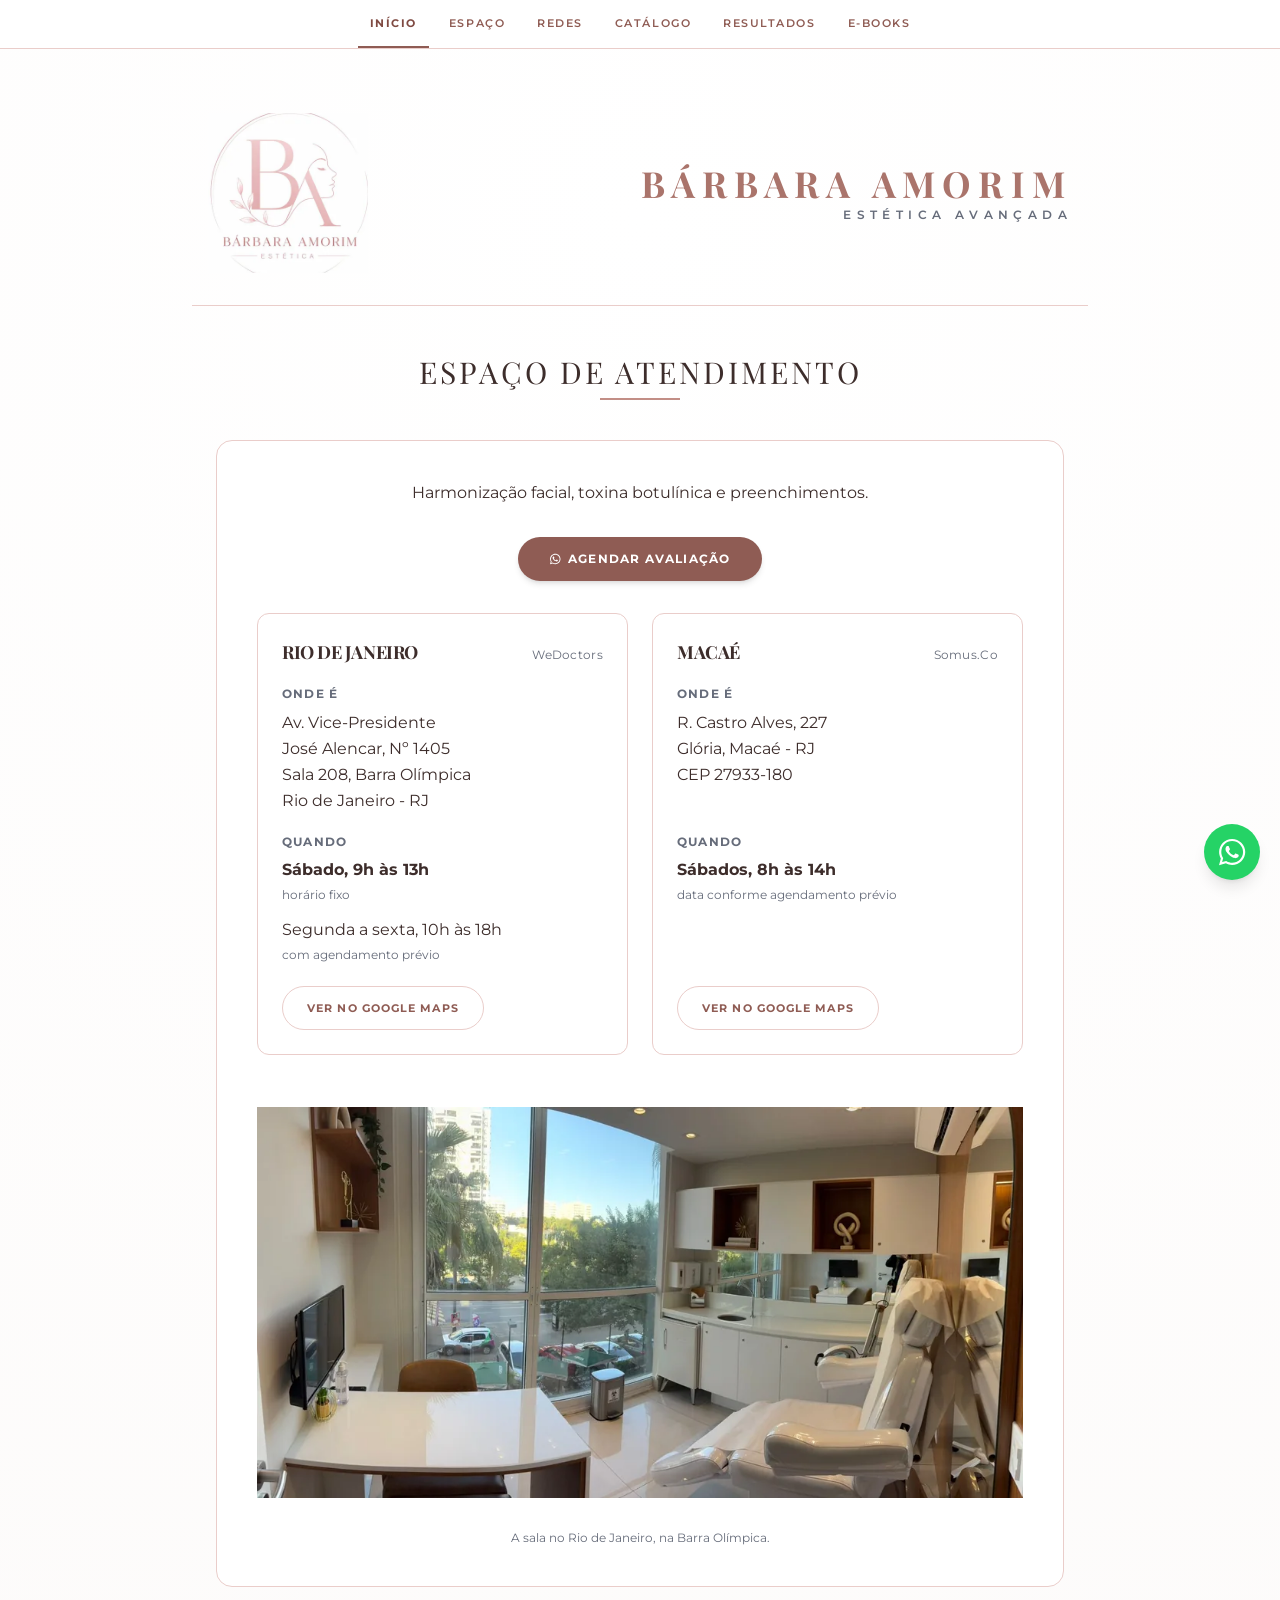
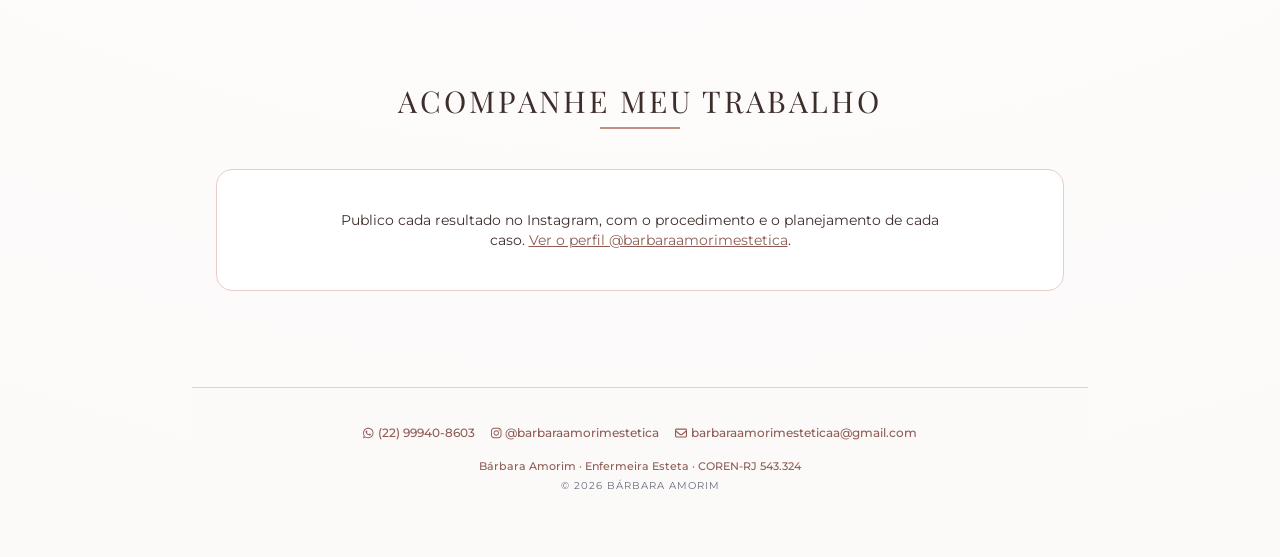
==== commit 0e9df987: "Pagina dos e-books, com o link de venda da Hotmart ebooks.html apresenta os dois guias -- Skincare C" ====
--- a/index.html
+++ b/index.html
@@ -7,7 +7,7 @@
     <!-- Content-Security-Policy: limita de onde a página pode carregar código,
          estilos, imagens e iframes. Tem de vir antes de qualquer <link> ou <script>,
          senão não cobre o que já foi declarado acima. -->
-    <meta http-equiv="Content-Security-Policy" content="default-src 'self'; base-uri 'self'; object-src 'none'; form-action 'none'; script-src 'self' 'unsafe-inline' https://www.googletagmanager.com https://www.instagram.com https://*.cdninstagram.com; style-src 'self' 'unsafe-inline'; font-src 'self'; img-src 'self' data: https://www.googletagmanager.com https://www.google-analytics.com https://*.cdninstagram.com https://*.fbcdn.net; connect-src 'self' https://docs.google.com https://www.google-analytics.com https://*.google-analytics.com https://*.analytics.google.com https://www.googletagmanager.com https://www.instagram.com https://*.cdninstagram.com; frame-src 'self' https://www.instagram.com https://instagram.com">
+    <meta http-equiv="Content-Security-Policy" content="default-src 'self'; base-uri 'self'; object-src 'none'; form-action 'none'; script-src 'self' 'unsafe-inline' https://www.googletagmanager.com https://www.instagram.com https://*.cdninstagram.com; style-src 'self' 'unsafe-inline'; font-src 'self'; img-src 'self' data: https://www.googletagmanager.com https://www.google-analytics.com https://*.cdninstagram.com https://*.fbcdn.net https://drive.google.com https://lh3.googleusercontent.com; connect-src 'self' https://docs.google.com https://www.google-analytics.com https://*.google-analytics.com https://*.analytics.google.com https://www.googletagmanager.com https://www.instagram.com https://*.cdninstagram.com; frame-src 'self' https://www.instagram.com https://instagram.com">
 
     <title>Bárbara Amorim - Estética Avançada | Harmonização Facial no Rio e em Macaé</title>
     <meta name="description" content="Estética avançada na Barra Olímpica, Rio de Janeiro, e em Macaé. Harmonização facial, toxina botulínica, preenchimento e bioestimuladores de colágeno com protocolos personalizados. Agende pelo WhatsApp.">
@@ -182,6 +182,7 @@
             <li><a href="/baestetica/index.html#instagram">Redes</a></li>
             <li><a href="/baestetica/catalogo.html">Catálogo</a></li>
             <li><a href="/baestetica/Resultados.html">Resultados</a></li>
+            <li><a href="/baestetica/ebooks.html">E-books</a></li>
         </ul>
     </nav>
 
@@ -245,7 +246,21 @@
                     </a>
                 </div>
 
-                <div class="grid gap-5 md:gap-6 lg:grid-cols-2">
+                <!-- LADO A LADO A PARTIR DE 640px, e o numero foi medido duas vezes.
+                     Estava em md (768), e antes disso saltou para lg (1024) porque
+                     em 768 o horario quebrava em tres linhas. Essa razao morreu
+                     quando o horario deixou de emendar a condicao com travessao:
+                     agora sao duas linhas curtas, e cabem em coluna estreita.
+
+                     Medido sem o min-height, que inflava a contagem: em 640, 700,
+                     768, 800 e 1024, ZERO quebra involuntaria -- cada paragrafo sai
+                     com o numero de linhas que esta escrito. A coluna mais apertada
+                     e a de 640, com 257px, e sobram 25px na linha mais larga.
+
+                     Em lg ficavam empilhados entre 768 e 1023, que e tablet e
+                     notebook pequeno. Duas unidades lado a lado e o ponto da secao:
+                     e assim que se compara horario com horario. -->
+                <div class="grid gap-5 md:gap-6 sm:grid-cols-2">
                 <div class="border borda-marca rounded-xl p-4 md:p-6 flex flex-col">
                     <div class="flex flex-wrap items-baseline justify-between gap-x-3 gap-y-1 mb-5">
                         <h3 class="serif text-lg font-bold tinta-texto uppercase tracking-tight">Rio de Janeiro</h3>
@@ -255,7 +270,7 @@
                     <div class="flex items-center">
                         <h4 class="text-xs font-bold uppercase tracking-widest tinta-suave">Onde é</h4>
                     </div>
-                    <p class="mt-2 tinta-texto leading-relaxed lg:min-h-[6.5rem]">
+                    <p class="mt-2 tinta-texto leading-relaxed sm:min-h-[6.5rem]">
                         Av. Vice-Presidente<br>
                         José Alencar, Nº 1405<br>
                         Sala 208, Barra Olímpica<br>
@@ -289,7 +304,7 @@
                     <div class="flex items-center">
                         <h4 class="text-xs font-bold uppercase tracking-widest tinta-suave">Onde é</h4>
                     </div>
-                    <p class="mt-2 tinta-texto leading-relaxed lg:min-h-[6.5rem]">
+                    <p class="mt-2 tinta-texto leading-relaxed sm:min-h-[6.5rem]">
                         R. Castro Alves, 227<br>
                         Glória, Macaé - RJ<br>
                         CEP 27933-180
@@ -345,6 +360,10 @@
 
         <!-- Antes do embed.js de proposito: o onerror precisa que o baEmbeds
              ja exista para poder chama-lo. -->
+        <!-- A lista dos posts que o Instagram recusa incorporar. Vem antes do
+             galeria.js, que a consulta antes de montar cada caixa; sem ela a
+             pagina funciona igual, so volta a descobrir sozinha. -->
+        <script src="js/sem-embed.js"></script>
         <script src="js/embeds.js"></script>
 
         <script async src="https://www.instagram.com/embed.js"
--- a/css/site.css
+++ b/css/site.css
@@ -8,4 +8,4 @@
    Cores do tema: roseGold #C28E86, roseAccent #AA746B, darkText #3D2D2B,
    borderRose #EACDCA, softGray #F5F2F1, bgBeige #F6ECEB, lightRoseBg #FCFAF9,
    cardBg #FFFFFF. */
-*,:after,:before{--tw-border-spacing-x:0;--tw-border-spacing-y:0;--tw-translate-x:0;--tw-translate-y:0;--tw-rotate:0;--tw-skew-x:0;--tw-skew-y:0;--tw-scale-x:1;--tw-scale-y:1;--tw-pan-x: ;--tw-pan-y: ;--tw-pinch-zoom: ;--tw-scroll-snap-strictness:proximity;--tw-gradient-from-position: ;--tw-gradient-via-position: ;--tw-gradient-to-position: ;--tw-ordinal: ;--tw-slashed-zero: ;--tw-numeric-figure: ;--tw-numeric-spacing: ;--tw-numeric-fraction: ;--tw-ring-inset: ;--tw-ring-offset-width:0px;--tw-ring-offset-color:#fff;--tw-ring-color:rgba(59,130,246,.5);--tw-ring-offset-shadow:0 0 #0000;--tw-ring-shadow:0 0 #0000;--tw-shadow:0 0 #0000;--tw-shadow-colored:0 0 #0000;--tw-blur: ;--tw-brightness: ;--tw-contrast: ;--tw-grayscale: ;--tw-hue-rotate: ;--tw-invert: ;--tw-saturate: ;--tw-sepia: ;--tw-drop-shadow: ;--tw-backdrop-blur: ;--tw-backdrop-brightness: ;--tw-backdrop-contrast: ;--tw-backdrop-grayscale: ;--tw-backdrop-hue-rotate: ;--tw-backdrop-invert: ;--tw-backdrop-opacity: ;--tw-backdrop-saturate: ;--tw-backdrop-sepia: ;--tw-contain-size: ;--tw-contain-layout: ;--tw-contain-paint: ;--tw-contain-style: }::backdrop{--tw-border-spacing-x:0;--tw-border-spacing-y:0;--tw-translate-x:0;--tw-translate-y:0;--tw-rotate:0;--tw-skew-x:0;--tw-skew-y:0;--tw-scale-x:1;--tw-scale-y:1;--tw-pan-x: ;--tw-pan-y: ;--tw-pinch-zoom: ;--tw-scroll-snap-strictness:proximity;--tw-gradient-from-position: ;--tw-gradient-via-position: ;--tw-gradient-to-position: ;--tw-ordinal: ;--tw-slashed-zero: ;--tw-numeric-figure: ;--tw-numeric-spacing: ;--tw-numeric-fraction: ;--tw-ring-inset: ;--tw-ring-offset-width:0px;--tw-ring-offset-color:#fff;--tw-ring-color:rgba(59,130,246,.5);--tw-ring-offset-shadow:0 0 #0000;--tw-ring-shadow:0 0 #0000;--tw-shadow:0 0 #0000;--tw-shadow-colored:0 0 #0000;--tw-blur: ;--tw-brightness: ;--tw-contrast: ;--tw-grayscale: ;--tw-hue-rotate: ;--tw-invert: ;--tw-saturate: ;--tw-sepia: ;--tw-drop-shadow: ;--tw-backdrop-blur: ;--tw-backdrop-brightness: ;--tw-backdrop-contrast: ;--tw-backdrop-grayscale: ;--tw-backdrop-hue-rotate: ;--tw-backdrop-invert: ;--tw-backdrop-opacity: ;--tw-backdrop-saturate: ;--tw-backdrop-sepia: ;--tw-contain-size: ;--tw-contain-layout: ;--tw-contain-paint: ;--tw-contain-style: }/*! tailwindcss v3.4.17 | MIT License | https://tailwindcss.com*/*,:after,:before{box-sizing:border-box;border:0 solid #e5e7eb}:after,:before{--tw-content:""}:host,html{line-height:1.5;-webkit-text-size-adjust:100%;-moz-tab-size:4;-o-tab-size:4;tab-size:4;font-family:Montserrat,sans-serif;font-feature-settings:normal;font-variation-settings:normal;-webkit-tap-highlight-color:transparent}body{margin:0;line-height:inherit}hr{height:0;color:inherit;border-top-width:1px}abbr:where([title]){-webkit-text-decoration:underline dotted;text-decoration:underline dotted}h1,h2,h3,h4,h5,h6{font-size:inherit;font-weight:inherit}a{color:inherit;text-decoration:inherit}b,strong{font-weight:bolder}code,kbd,pre,samp{font-family:ui-monospace,SFMono-Regular,Menlo,Monaco,Consolas,Liberation Mono,Courier New,monospace;font-feature-settings:normal;font-variation-settings:normal;font-size:1em}small{font-size:80%}sub,sup{font-size:75%;line-height:0;position:relative;vertical-align:baseline}sub{bottom:-.25em}sup{top:-.5em}table{text-indent:0;border-color:inherit;border-collapse:collapse}button,input,optgroup,select,textarea{font-family:inherit;font-feature-settings:inherit;font-variation-settings:inherit;font-size:100%;font-weight:inherit;line-height:inherit;letter-spacing:inherit;color:inherit;margin:0;padding:0}button,select{text-transform:none}button,input:where([type=button]),input:where([type=reset]),input:where([type=submit]){-webkit-appearance:button;background-color:transparent;background-image:none}:-moz-focusring{outline:auto}:-moz-ui-invalid{box-shadow:none}progress{vertical-align:baseline}::-webkit-inner-spin-button,::-webkit-outer-spin-button{height:auto}[type=search]{-webkit-appearance:textfield;outline-offset:-2px}::-webkit-search-decoration{-webkit-appearance:none}::-webkit-file-upload-button{-webkit-appearance:button;font:inherit}summary{display:list-item}blockquote,dd,dl,figure,h1,h2,h3,h4,h5,h6,hr,p,pre{margin:0}fieldset{margin:0}fieldset,legend{padding:0}menu,ol,ul{list-style:none;margin:0;padding:0}dialog{padding:0}textarea{resize:vertical}input::-moz-placeholder,textarea::-moz-placeholder{opacity:1;color:#9ca3af}input::placeholder,textarea::placeholder{opacity:1;color:#9ca3af}[role=button],button{cursor:pointer}:disabled{cursor:default}audio,canvas,embed,iframe,img,object,svg,video{display:block;vertical-align:middle}img,video{max-width:100%;height:auto}[hidden]:where(:not([hidden=until-found])){display:none}.fixed{position:fixed}.absolute{position:absolute}.relative{position:relative}.bottom-5{bottom:1.25rem}.left-0{left:0}.right-0{right:0}.right-2{right:.5rem}.right-5{right:1.25rem}.top-0{top:0}.top-2{top:.5rem}.z-50{z-index:50}.mx-4{margin-left:1rem;margin-right:1rem}.mx-auto{margin-left:auto;margin-right:auto}.my-2{margin-top:.5rem;margin-bottom:.5rem}.my-6{margin-top:1.5rem;margin-bottom:1.5rem}.my-8{margin-top:2rem;margin-bottom:2rem}.my-auto{margin-top:auto;margin-bottom:auto}.mb-1{margin-bottom:.25rem}.mb-10{margin-bottom:2.5rem}.mb-12{margin-bottom:3rem}.mb-2{margin-bottom:.5rem}.mb-3{margin-bottom:.75rem}.mb-4{margin-bottom:1rem}.mb-5{margin-bottom:1.25rem}.mb-6{margin-bottom:1.5rem}.mb-8{margin-bottom:2rem}.mt-1{margin-top:.25rem}.mt-10{margin-top:2.5rem}.mt-12{margin-top:3rem}.mt-2{margin-top:.5rem}.mt-2\.5{margin-top:.625rem}.mt-3{margin-top:.75rem}.mt-4{margin-top:1rem}.mt-5{margin-top:1.25rem}.mt-8{margin-top:2rem}.mt-auto{margin-top:auto}.box-border{box-sizing:border-box}.block{display:block}.flex{display:flex}.inline-flex{display:inline-flex}.grid{display:grid}.aspect-video{aspect-ratio:16/9}.h-0\.5{height:.125rem}.h-1{height:.25rem}.h-14{height:3.5rem}.h-2{height:.5rem}.h-24{height:6rem}.h-32{height:8rem}.h-40{height:10rem}.h-44{height:11rem}.h-full{height:100%}.h-px{height:1px}.min-h-\[500px\]{min-height:500px}.min-h-screen{min-height:100vh}.w-14{width:3.5rem}.w-16{width:4rem}.w-20{width:5rem}.w-24{width:6rem}.w-32{width:8rem}.w-40{width:10rem}.w-full{width:100%}.max-w-4xl{max-width:56rem}.max-w-6xl{max-width:72rem}.max-w-\[540px\]{max-width:540px}.max-w-md{max-width:28rem}.max-w-xl{max-width:36rem}.flex-1{flex:1 1 0%}.flex-shrink-0,.shrink-0{flex-shrink:0}.flex-grow{flex-grow:1}.grid-cols-1{grid-template-columns:repeat(1,minmax(0,1fr))}.flex-row{flex-direction:row}.flex-col{flex-direction:column}.flex-wrap{flex-wrap:wrap}.items-start{align-items:flex-start}.items-center{align-items:center}.items-baseline{align-items:baseline}.justify-center{justify-content:center}.justify-between{justify-content:space-between}.gap-1{gap:.25rem}.gap-10{gap:2.5rem}.gap-2{gap:.5rem}.gap-2\.5{gap:.625rem}.gap-3{gap:.75rem}.gap-4{gap:1rem}.gap-5{gap:1.25rem}.gap-6{gap:1.5rem}.gap-8{gap:2rem}.gap-x-3{-moz-column-gap:.75rem;column-gap:.75rem}.gap-x-4{-moz-column-gap:1rem;column-gap:1rem}.gap-y-1{row-gap:.25rem}.space-y-20>:not([hidden])~:not([hidden]){--tw-space-y-reverse:0;margin-top:calc(5rem*(1 - var(--tw-space-y-reverse)));margin-bottom:calc(5rem*var(--tw-space-y-reverse))}.overflow-hidden{overflow:hidden}.whitespace-nowrap{white-space:nowrap}.rounded{border-radius:.25rem}.rounded-2xl{border-radius:1rem}.rounded-3xl{border-radius:1.5rem}.rounded-full{border-radius:9999px}.rounded-xl{border-radius:.75rem}.border{border-width:1px}.border-b{border-bottom-width:1px}.border-t{border-top-width:1px}.bg-white{--tw-bg-opacity:1;background-color:rgb(255 255 255/var(--tw-bg-opacity,1))}.bg-white\/90{background-color:hsla(0,0%,100%,.9)}.object-contain{-o-object-fit:contain;object-fit:contain}.p-12{padding:3rem}.p-4{padding:1rem}.p-5{padding:1.25rem}.p-6{padding:1.5rem}.p-8{padding:2rem}.px-1\.5{padding-left:.375rem;padding-right:.375rem}.px-2{padding-left:.5rem;padding-right:.5rem}.px-4{padding-left:1rem;padding-right:1rem}.px-6{padding-left:1.5rem;padding-right:1.5rem}.px-8{padding-left:2rem;padding-right:2rem}.py-0\.5{padding-top:.125rem;padding-bottom:.125rem}.py-10{padding-top:2.5rem;padding-bottom:2.5rem}.py-12{padding-top:3rem;padding-bottom:3rem}.py-2\.5{padding-top:.625rem;padding-bottom:.625rem}.py-3{padding-top:.75rem;padding-bottom:.75rem}.py-3\.5{padding-top:.875rem;padding-bottom:.875rem}.py-6{padding-top:1.5rem;padding-bottom:1.5rem}.py-8{padding-top:2rem;padding-bottom:2rem}.pb-4{padding-bottom:1rem}.pt-3{padding-top:.75rem}.pt-4{padding-top:1rem}.pt-5{padding-top:1.25rem}.text-left{text-align:left}.text-center{text-align:center}.text-right{text-align:right}.text-justify{text-align:justify}.font-serif{font-family:Playfair Display,serif}.text-2xl{font-size:1.5rem;line-height:2rem}.text-3xl{font-size:1.875rem;line-height:2.25rem}.text-4xl{font-size:2.25rem;line-height:2.5rem}.text-\[10px\]{font-size:10px}.text-\[11px\]{font-size:11px}.text-\[12px\]{font-size:12px}.text-\[20px\]{font-size:20px}.text-\[30px\]{font-size:30px}.text-\[7px\]{font-size:7px}.text-\[8px\]{font-size:8px}.text-\[9px\]{font-size:9px}.text-base{font-size:1rem;line-height:1.5rem}.text-lg{font-size:1.125rem;line-height:1.75rem}.text-sm{font-size:.875rem;line-height:1.25rem}.text-xl{font-size:1.25rem;line-height:1.75rem}.text-xs{font-size:.75rem;line-height:1rem}.font-bold{font-weight:700}.font-light{font-weight:300}.font-medium{font-weight:500}.font-semibold{font-weight:600}.uppercase{text-transform:uppercase}.italic{font-style:italic}.leading-none{line-height:1}.leading-relaxed{line-height:1.625}.tracking-\[0\.2em\]{letter-spacing:.2em}.tracking-\[0\.45em\]{letter-spacing:.45em}.tracking-\[0\.4em\]{letter-spacing:.4em}.tracking-\[0\.5em\]{letter-spacing:.5em}.tracking-tight{letter-spacing:-.025em}.tracking-wide{letter-spacing:.025em}.tracking-wider{letter-spacing:.05em}.tracking-widest{letter-spacing:.1em}.text-white{--tw-text-opacity:1;color:rgb(255 255 255/var(--tw-text-opacity,1))}.underline{text-decoration-line:underline}.shadow-lg{--tw-shadow:0 10px 15px -3px rgba(0,0,0,.1),0 4px 6px -4px rgba(0,0,0,.1);--tw-shadow-colored:0 10px 15px -3px var(--tw-shadow-color),0 4px 6px -4px var(--tw-shadow-color)}.shadow-lg,.shadow-md{box-shadow:var(--tw-ring-offset-shadow,0 0 #0000),var(--tw-ring-shadow,0 0 #0000),var(--tw-shadow)}.shadow-md{--tw-shadow:0 4px 6px -1px rgba(0,0,0,.1),0 2px 4px -2px rgba(0,0,0,.1);--tw-shadow-colored:0 4px 6px -1px var(--tw-shadow-color),0 2px 4px -2px var(--tw-shadow-color)}.shadow-sm{--tw-shadow:0 1px 2px 0 rgba(0,0,0,.05);--tw-shadow-colored:0 1px 2px 0 var(--tw-shadow-color);box-shadow:var(--tw-ring-offset-shadow,0 0 #0000),var(--tw-ring-shadow,0 0 #0000),var(--tw-shadow)}.backdrop-blur-md{--tw-backdrop-blur:blur(12px);-webkit-backdrop-filter:var(--tw-backdrop-blur) var(--tw-backdrop-brightness) var(--tw-backdrop-contrast) var(--tw-backdrop-grayscale) var(--tw-backdrop-hue-rotate) var(--tw-backdrop-invert) var(--tw-backdrop-opacity) var(--tw-backdrop-saturate) var(--tw-backdrop-sepia);backdrop-filter:var(--tw-backdrop-blur) var(--tw-backdrop-brightness) var(--tw-backdrop-contrast) var(--tw-backdrop-grayscale) var(--tw-backdrop-hue-rotate) var(--tw-backdrop-invert) var(--tw-backdrop-opacity) var(--tw-backdrop-saturate) var(--tw-backdrop-sepia)}.transition-all{transition-property:all;transition-timing-function:cubic-bezier(.4,0,.2,1);transition-duration:.15s}.transition-colors{transition-property:color,background-color,border-color,text-decoration-color,fill,stroke;transition-timing-function:cubic-bezier(.4,0,.2,1);transition-duration:.15s}.transition-transform{transition-property:transform;transition-timing-function:cubic-bezier(.4,0,.2,1);transition-duration:.15s}.last\:mb-0:last-child{margin-bottom:0}.hover\:scale-110:hover{--tw-scale-x:1.1;--tw-scale-y:1.1;transform:translate(var(--tw-translate-x),var(--tw-translate-y)) rotate(var(--tw-rotate)) skewX(var(--tw-skew-x)) skewY(var(--tw-skew-y)) scaleX(var(--tw-scale-x)) scaleY(var(--tw-scale-y))}@media (min-width:640px){.sm\:flex-row{flex-direction:row}}@media (min-width:768px){.md\:w-auto{width:auto}.md\:grid-cols-2{grid-template-columns:repeat(2,minmax(0,1fr))}.md\:flex-row{flex-direction:row}.md\:gap-6{gap:1.5rem}.md\:p-10{padding:2.5rem}.md\:p-6{padding:1.5rem}.md\:p-8{padding:2rem}.md\:px-6{padding-left:1.5rem;padding-right:1.5rem}.md\:text-left{text-align:left}.md\:text-3xl{font-size:1.875rem;line-height:2.25rem}.md\:text-4xl{font-size:2.25rem;line-height:2.5rem}.md\:text-base{font-size:1rem;line-height:1.5rem}.md\:text-xs{font-size:.75rem;line-height:1rem}}@media (min-width:1024px){.lg\:min-h-\[6\.5rem\]{min-height:6.5rem}.lg\:grid-cols-2{grid-template-columns:repeat(2,minmax(0,1fr))}.lg\:grid-cols-3{grid-template-columns:repeat(3,minmax(0,1fr))}}
+*,:after,:before{--tw-border-spacing-x:0;--tw-border-spacing-y:0;--tw-translate-x:0;--tw-translate-y:0;--tw-rotate:0;--tw-skew-x:0;--tw-skew-y:0;--tw-scale-x:1;--tw-scale-y:1;--tw-pan-x: ;--tw-pan-y: ;--tw-pinch-zoom: ;--tw-scroll-snap-strictness:proximity;--tw-gradient-from-position: ;--tw-gradient-via-position: ;--tw-gradient-to-position: ;--tw-ordinal: ;--tw-slashed-zero: ;--tw-numeric-figure: ;--tw-numeric-spacing: ;--tw-numeric-fraction: ;--tw-ring-inset: ;--tw-ring-offset-width:0px;--tw-ring-offset-color:#fff;--tw-ring-color:rgba(59,130,246,.5);--tw-ring-offset-shadow:0 0 #0000;--tw-ring-shadow:0 0 #0000;--tw-shadow:0 0 #0000;--tw-shadow-colored:0 0 #0000;--tw-blur: ;--tw-brightness: ;--tw-contrast: ;--tw-grayscale: ;--tw-hue-rotate: ;--tw-invert: ;--tw-saturate: ;--tw-sepia: ;--tw-drop-shadow: ;--tw-backdrop-blur: ;--tw-backdrop-brightness: ;--tw-backdrop-contrast: ;--tw-backdrop-grayscale: ;--tw-backdrop-hue-rotate: ;--tw-backdrop-invert: ;--tw-backdrop-opacity: ;--tw-backdrop-saturate: ;--tw-backdrop-sepia: ;--tw-contain-size: ;--tw-contain-layout: ;--tw-contain-paint: ;--tw-contain-style: }::backdrop{--tw-border-spacing-x:0;--tw-border-spacing-y:0;--tw-translate-x:0;--tw-translate-y:0;--tw-rotate:0;--tw-skew-x:0;--tw-skew-y:0;--tw-scale-x:1;--tw-scale-y:1;--tw-pan-x: ;--tw-pan-y: ;--tw-pinch-zoom: ;--tw-scroll-snap-strictness:proximity;--tw-gradient-from-position: ;--tw-gradient-via-position: ;--tw-gradient-to-position: ;--tw-ordinal: ;--tw-slashed-zero: ;--tw-numeric-figure: ;--tw-numeric-spacing: ;--tw-numeric-fraction: ;--tw-ring-inset: ;--tw-ring-offset-width:0px;--tw-ring-offset-color:#fff;--tw-ring-color:rgba(59,130,246,.5);--tw-ring-offset-shadow:0 0 #0000;--tw-ring-shadow:0 0 #0000;--tw-shadow:0 0 #0000;--tw-shadow-colored:0 0 #0000;--tw-blur: ;--tw-brightness: ;--tw-contrast: ;--tw-grayscale: ;--tw-hue-rotate: ;--tw-invert: ;--tw-saturate: ;--tw-sepia: ;--tw-drop-shadow: ;--tw-backdrop-blur: ;--tw-backdrop-brightness: ;--tw-backdrop-contrast: ;--tw-backdrop-grayscale: ;--tw-backdrop-hue-rotate: ;--tw-backdrop-invert: ;--tw-backdrop-opacity: ;--tw-backdrop-saturate: ;--tw-backdrop-sepia: ;--tw-contain-size: ;--tw-contain-layout: ;--tw-contain-paint: ;--tw-contain-style: }/*! tailwindcss v3.4.17 | MIT License | https://tailwindcss.com*/*,:after,:before{box-sizing:border-box;border:0 solid #e5e7eb}:after,:before{--tw-content:""}:host,html{line-height:1.5;-webkit-text-size-adjust:100%;-moz-tab-size:4;-o-tab-size:4;tab-size:4;font-family:Montserrat,sans-serif;font-feature-settings:normal;font-variation-settings:normal;-webkit-tap-highlight-color:transparent}body{margin:0;line-height:inherit}hr{height:0;color:inherit;border-top-width:1px}abbr:where([title]){-webkit-text-decoration:underline dotted;text-decoration:underline dotted}h1,h2,h3,h4,h5,h6{font-size:inherit;font-weight:inherit}a{color:inherit;text-decoration:inherit}b,strong{font-weight:bolder}code,kbd,pre,samp{font-family:ui-monospace,SFMono-Regular,Menlo,Monaco,Consolas,Liberation Mono,Courier New,monospace;font-feature-settings:normal;font-variation-settings:normal;font-size:1em}small{font-size:80%}sub,sup{font-size:75%;line-height:0;position:relative;vertical-align:baseline}sub{bottom:-.25em}sup{top:-.5em}table{text-indent:0;border-color:inherit;border-collapse:collapse}button,input,optgroup,select,textarea{font-family:inherit;font-feature-settings:inherit;font-variation-settings:inherit;font-size:100%;font-weight:inherit;line-height:inherit;letter-spacing:inherit;color:inherit;margin:0;padding:0}button,select{text-transform:none}button,input:where([type=button]),input:where([type=reset]),input:where([type=submit]){-webkit-appearance:button;background-color:transparent;background-image:none}:-moz-focusring{outline:auto}:-moz-ui-invalid{box-shadow:none}progress{vertical-align:baseline}::-webkit-inner-spin-button,::-webkit-outer-spin-button{height:auto}[type=search]{-webkit-appearance:textfield;outline-offset:-2px}::-webkit-search-decoration{-webkit-appearance:none}::-webkit-file-upload-button{-webkit-appearance:button;font:inherit}summary{display:list-item}blockquote,dd,dl,figure,h1,h2,h3,h4,h5,h6,hr,p,pre{margin:0}fieldset{margin:0}fieldset,legend{padding:0}menu,ol,ul{list-style:none;margin:0;padding:0}dialog{padding:0}textarea{resize:vertical}input::-moz-placeholder,textarea::-moz-placeholder{opacity:1;color:#9ca3af}input::placeholder,textarea::placeholder{opacity:1;color:#9ca3af}[role=button],button{cursor:pointer}:disabled{cursor:default}audio,canvas,embed,iframe,img,object,svg,video{display:block;vertical-align:middle}img,video{max-width:100%;height:auto}[hidden]:where(:not([hidden=until-found])){display:none}.fixed{position:fixed}.absolute{position:absolute}.relative{position:relative}.bottom-5{bottom:1.25rem}.left-0{left:0}.right-0{right:0}.right-2{right:.5rem}.right-5{right:1.25rem}.top-0{top:0}.top-2{top:.5rem}.z-50{z-index:50}.mx-4{margin-left:1rem;margin-right:1rem}.mx-auto{margin-left:auto;margin-right:auto}.my-2{margin-top:.5rem;margin-bottom:.5rem}.my-6{margin-top:1.5rem;margin-bottom:1.5rem}.my-8{margin-top:2rem;margin-bottom:2rem}.my-auto{margin-top:auto;margin-bottom:auto}.mb-1{margin-bottom:.25rem}.mb-10{margin-bottom:2.5rem}.mb-12{margin-bottom:3rem}.mb-2{margin-bottom:.5rem}.mb-3{margin-bottom:.75rem}.mb-4{margin-bottom:1rem}.mb-5{margin-bottom:1.25rem}.mb-6{margin-bottom:1.5rem}.mb-8{margin-bottom:2rem}.mt-1{margin-top:.25rem}.mt-10{margin-top:2.5rem}.mt-12{margin-top:3rem}.mt-2{margin-top:.5rem}.mt-2\.5{margin-top:.625rem}.mt-3{margin-top:.75rem}.mt-4{margin-top:1rem}.mt-5{margin-top:1.25rem}.mt-8{margin-top:2rem}.mt-auto{margin-top:auto}.box-border{box-sizing:border-box}.block{display:block}.flex{display:flex}.inline-flex{display:inline-flex}.grid{display:grid}.aspect-video{aspect-ratio:16/9}.h-0\.5{height:.125rem}.h-1{height:.25rem}.h-14{height:3.5rem}.h-2{height:.5rem}.h-24{height:6rem}.h-32{height:8rem}.h-40{height:10rem}.h-44{height:11rem}.h-full{height:100%}.h-px{height:1px}.min-h-screen{min-height:100vh}.w-14{width:3.5rem}.w-16{width:4rem}.w-20{width:5rem}.w-24{width:6rem}.w-32{width:8rem}.w-40{width:10rem}.w-full{width:100%}.max-w-4xl{max-width:56rem}.max-w-6xl{max-width:72rem}.max-w-md{max-width:28rem}.max-w-xl{max-width:36rem}.flex-1{flex:1 1 0%}.flex-shrink-0,.shrink-0{flex-shrink:0}.flex-grow{flex-grow:1}.grid-cols-1{grid-template-columns:repeat(1,minmax(0,1fr))}.flex-row{flex-direction:row}.flex-col{flex-direction:column}.flex-wrap{flex-wrap:wrap}.items-start{align-items:flex-start}.items-center{align-items:center}.items-baseline{align-items:baseline}.justify-center{justify-content:center}.justify-between{justify-content:space-between}.gap-1{gap:.25rem}.gap-10{gap:2.5rem}.gap-2{gap:.5rem}.gap-2\.5{gap:.625rem}.gap-3{gap:.75rem}.gap-4{gap:1rem}.gap-5{gap:1.25rem}.gap-6{gap:1.5rem}.gap-8{gap:2rem}.gap-x-3{-moz-column-gap:.75rem;column-gap:.75rem}.gap-x-4{-moz-column-gap:1rem;column-gap:1rem}.gap-y-1{row-gap:.25rem}.space-y-20>:not([hidden])~:not([hidden]){--tw-space-y-reverse:0;margin-top:calc(5rem*(1 - var(--tw-space-y-reverse)));margin-bottom:calc(5rem*var(--tw-space-y-reverse))}.overflow-hidden{overflow:hidden}.whitespace-nowrap{white-space:nowrap}.rounded{border-radius:.25rem}.rounded-2xl{border-radius:1rem}.rounded-3xl{border-radius:1.5rem}.rounded-full{border-radius:9999px}.rounded-xl{border-radius:.75rem}.border{border-width:1px}.border-b{border-bottom-width:1px}.border-t{border-top-width:1px}.bg-white{--tw-bg-opacity:1;background-color:rgb(255 255 255/var(--tw-bg-opacity,1))}.bg-white\/90{background-color:hsla(0,0%,100%,.9)}.object-contain{-o-object-fit:contain;object-fit:contain}.p-12{padding:3rem}.p-4{padding:1rem}.p-5{padding:1.25rem}.p-6{padding:1.5rem}.p-8{padding:2rem}.px-1\.5{padding-left:.375rem;padding-right:.375rem}.px-2{padding-left:.5rem;padding-right:.5rem}.px-4{padding-left:1rem;padding-right:1rem}.px-6{padding-left:1.5rem;padding-right:1.5rem}.px-8{padding-left:2rem;padding-right:2rem}.py-0\.5{padding-top:.125rem;padding-bottom:.125rem}.py-10{padding-top:2.5rem;padding-bottom:2.5rem}.py-12{padding-top:3rem;padding-bottom:3rem}.py-2\.5{padding-top:.625rem;padding-bottom:.625rem}.py-3{padding-top:.75rem;padding-bottom:.75rem}.py-3\.5{padding-top:.875rem;padding-bottom:.875rem}.py-6{padding-top:1.5rem;padding-bottom:1.5rem}.py-8{padding-top:2rem;padding-bottom:2rem}.pb-4{padding-bottom:1rem}.pt-3{padding-top:.75rem}.pt-4{padding-top:1rem}.pt-5{padding-top:1.25rem}.text-left{text-align:left}.text-center{text-align:center}.text-right{text-align:right}.text-justify{text-align:justify}.font-serif{font-family:Playfair Display,serif}.text-2xl{font-size:1.5rem;line-height:2rem}.text-3xl{font-size:1.875rem;line-height:2.25rem}.text-4xl{font-size:2.25rem;line-height:2.5rem}.text-\[10px\]{font-size:10px}.text-\[11px\]{font-size:11px}.text-\[12px\]{font-size:12px}.text-\[20px\]{font-size:20px}.text-\[30px\]{font-size:30px}.text-\[7px\]{font-size:7px}.text-\[8px\]{font-size:8px}.text-\[9px\]{font-size:9px}.text-base{font-size:1rem;line-height:1.5rem}.text-lg{font-size:1.125rem;line-height:1.75rem}.text-sm{font-size:.875rem;line-height:1.25rem}.text-xl{font-size:1.25rem;line-height:1.75rem}.text-xs{font-size:.75rem;line-height:1rem}.font-bold{font-weight:700}.font-light{font-weight:300}.font-medium{font-weight:500}.font-semibold{font-weight:600}.uppercase{text-transform:uppercase}.italic{font-style:italic}.leading-none{line-height:1}.leading-relaxed{line-height:1.625}.tracking-\[0\.2em\]{letter-spacing:.2em}.tracking-\[0\.45em\]{letter-spacing:.45em}.tracking-\[0\.4em\]{letter-spacing:.4em}.tracking-\[0\.5em\]{letter-spacing:.5em}.tracking-tight{letter-spacing:-.025em}.tracking-wide{letter-spacing:.025em}.tracking-wider{letter-spacing:.05em}.tracking-widest{letter-spacing:.1em}.text-white{--tw-text-opacity:1;color:rgb(255 255 255/var(--tw-text-opacity,1))}.underline{text-decoration-line:underline}.shadow-lg{--tw-shadow:0 10px 15px -3px rgba(0,0,0,.1),0 4px 6px -4px rgba(0,0,0,.1);--tw-shadow-colored:0 10px 15px -3px var(--tw-shadow-color),0 4px 6px -4px var(--tw-shadow-color)}.shadow-lg,.shadow-md{box-shadow:var(--tw-ring-offset-shadow,0 0 #0000),var(--tw-ring-shadow,0 0 #0000),var(--tw-shadow)}.shadow-md{--tw-shadow:0 4px 6px -1px rgba(0,0,0,.1),0 2px 4px -2px rgba(0,0,0,.1);--tw-shadow-colored:0 4px 6px -1px var(--tw-shadow-color),0 2px 4px -2px var(--tw-shadow-color)}.shadow-sm{--tw-shadow:0 1px 2px 0 rgba(0,0,0,.05);--tw-shadow-colored:0 1px 2px 0 var(--tw-shadow-color);box-shadow:var(--tw-ring-offset-shadow,0 0 #0000),var(--tw-ring-shadow,0 0 #0000),var(--tw-shadow)}.backdrop-blur-md{--tw-backdrop-blur:blur(12px);-webkit-backdrop-filter:var(--tw-backdrop-blur) var(--tw-backdrop-brightness) var(--tw-backdrop-contrast) var(--tw-backdrop-grayscale) var(--tw-backdrop-hue-rotate) var(--tw-backdrop-invert) var(--tw-backdrop-opacity) var(--tw-backdrop-saturate) var(--tw-backdrop-sepia);backdrop-filter:var(--tw-backdrop-blur) var(--tw-backdrop-brightness) var(--tw-backdrop-contrast) var(--tw-backdrop-grayscale) var(--tw-backdrop-hue-rotate) var(--tw-backdrop-invert) var(--tw-backdrop-opacity) var(--tw-backdrop-saturate) var(--tw-backdrop-sepia)}.transition-all{transition-property:all;transition-timing-function:cubic-bezier(.4,0,.2,1);transition-duration:.15s}.transition-colors{transition-property:color,background-color,border-color,text-decoration-color,fill,stroke;transition-timing-function:cubic-bezier(.4,0,.2,1);transition-duration:.15s}.transition-transform{transition-property:transform;transition-timing-function:cubic-bezier(.4,0,.2,1);transition-duration:.15s}.last\:mb-0:last-child{margin-bottom:0}.hover\:scale-110:hover{--tw-scale-x:1.1;--tw-scale-y:1.1;transform:translate(var(--tw-translate-x),var(--tw-translate-y)) rotate(var(--tw-rotate)) skewX(var(--tw-skew-x)) skewY(var(--tw-skew-y)) scaleX(var(--tw-scale-x)) scaleY(var(--tw-scale-y))}@media (min-width:640px){.sm\:min-h-\[6\.5rem\]{min-height:6.5rem}.sm\:grid-cols-2{grid-template-columns:repeat(2,minmax(0,1fr))}.sm\:flex-row{flex-direction:row}}@media (min-width:768px){.md\:w-auto{width:auto}.md\:grid-cols-2{grid-template-columns:repeat(2,minmax(0,1fr))}.md\:flex-row{flex-direction:row}.md\:gap-6{gap:1.5rem}.md\:p-10{padding:2.5rem}.md\:p-6{padding:1.5rem}.md\:p-8{padding:2rem}.md\:px-6{padding-left:1.5rem;padding-right:1.5rem}.md\:text-left{text-align:left}.md\:text-3xl{font-size:1.875rem;line-height:2.25rem}.md\:text-4xl{font-size:2.25rem;line-height:2.5rem}.md\:text-base{font-size:1rem;line-height:1.5rem}.md\:text-xs{font-size:.75rem;line-height:1rem}}@media (min-width:1024px){.lg\:grid-cols-3{grid-template-columns:repeat(3,minmax(0,1fr))}}
--- a/css/paginas.css
+++ b/css/paginas.css
@@ -99,6 +99,268 @@
 }
 
 .carrossel-trilho::-webkit-scrollbar { display: none; }
+
+/* O CARTAO DE QUANDO O POST NAO EMBUTE.
+
+   O Instagram fecha alguns posts para quem nao esta com sessao iniciada, e um
+   embed e sempre um visitante deslogado. Quando isso acontece, o lugar do post
+   nao pode ficar vazio: quem chega le vazio como "o site quebrou".
+
+   TRES COISAS, E CADA UMA RESPONDE A UMA PERGUNTA
+   uma frase, que diz o que aconteceu; um botao, que e o que se clica; e o
+   ENDERECO ESCRITO, que diz para onde vai antes do clique e da para copiar
+   sem clicar. So a frase, o cartao ainda parecia uma ausencia.
+
+   E A ALTURA E A DELE. Os 500px reservados existem para o post que vem;
+   quando ele nao vem, a moldura de meio metro de vazio era o proprio defeito.
+   O trilho alinha por `flex-start`, entao uma caixa mais baixa que as
+   vizinhas fica no topo e nao estica. */
+.carrossel-slide.sem-embed {
+    min-height: 0;
+    /* EM COLUNA, e nao em linha.
+       O slide e `flex` com `justify-content: center` -- desenhado para um filho
+       so, o embed. Com foto passa a ter dois, a imagem e o cartao, e em linha
+       eles ficavam lado a lado: metade da largura para cada, a foto encolhida e
+       o cartao esticado ao lado dela. */
+    flex-direction: column;
+    align-items: center;
+}
+
+/* A FOTO NO LUGAR DO EMBED.
+
+   Vem da coluna "Link Foto" da planilha, e entra ACIMA do cartao: a foto
+   mostra o resultado, o cartao continua levando ao post -- que e onde estao a
+   legenda e o antes-e-depois completo.
+
+   `max-width` igual a do embed do Instagram (540px), para a fila do carrossel
+   nao ficar com um item de largura diferente dos outros. */
+.resultado-foto {
+    display: block;
+    width: 100%;
+    height: auto;
+}
+
+/* A MOLDURA DE POST.
+
+   A foto sozinha, com uma frase embaixo, nao se lia como resultado do
+   Instagram -- lia-se como uma imagem qualquer com um aviso. Aqui ela vem na
+   forma que a paciente reconhece: conta em cima, imagem no meio, link para o
+   post embaixo.
+
+   540px e a largura do embed do Instagram, e por isso e a desta: na fila do
+   carrossel, um item de largura diferente dos outros salta a vista. */
+.cartao-instagram {
+    width: 100%;
+    max-width: 540px;
+    margin: 0;
+    background: var(--superficie);
+    border: 1px solid var(--marca-borda);
+    border-radius: 0.75rem;
+    overflow: hidden;
+}
+
+.cartao-instagram-topo {
+    display: flex;
+    align-items: center;
+    gap: 0.6rem;
+    padding: 0.75rem;
+}
+
+/* O ANEL COLORIDO do avatar.
+
+   Os cinco tons sao os do degrade do Instagram, na ordem em que ele os usa:
+   amarelo, laranja, rosa, roxo, azul. `border` nao aceita degrade, entao o
+   anel e o fundo de um elemento proprio e o avatar fica por cima, com um vao
+   branco de 2px -- que e o que separa um do outro no original.
+
+   NO INSTAGRAM O ANEL QUER DIZER "ha story agora"; aqui ele e enfeite, e nao
+   promete nada. Fica registrado para ninguem o ler como estado. */
+.cartao-instagram-anel {
+    flex: 0 0 auto;
+    display: block;
+    padding: 2px;
+    border-radius: 9999px;
+    background: linear-gradient(45deg,
+        #FEDA75, #FA7E1E, #D62976, #962FBF, #4F5BD5);
+    line-height: 0;
+}
+
+.cartao-instagram-avatar {
+    display: block;
+    width: 32px;
+    height: 32px;
+    border-radius: 9999px;
+    object-fit: cover;
+    background: var(--superficie);
+    border: 2px solid var(--superficie);
+}
+
+/* O retrato e o nome sao UM link, e o alvo clicavel e a fila inteira. */
+.cartao-instagram-quem {
+    flex: 1;
+    min-width: 0;
+    display: flex;
+    align-items: center;
+    gap: 0.6rem;
+    text-decoration: none;
+}
+
+.cartao-instagram-conta {
+    min-width: 0;
+    font-size: 0.8125rem;
+    font-weight: 600;
+    color: var(--texto);
+    overflow: hidden;
+    text-overflow: ellipsis;
+    white-space: nowrap;
+}
+
+/* Sublinha ao passar o rato, e nao em repouso: o nome da conta em negrito
+   sublinhado competiria com o "Ver mais no Instagram" la embaixo, que e a
+   saida principal. Que e clicavel diz-se ao chegar perto. */
+.cartao-instagram-quem:hover .cartao-instagram-conta,
+.cartao-instagram-quem:focus-visible .cartao-instagram-conta {
+    text-decoration: underline;
+}
+
+/* "Ver perfil" e "Ver mais no Instagram" levam a --marca-forte, que e a unica
+   tinta da paleta que passa AA em texto pequeno (5,27:1 sobre branco). O azul
+   do Instagram seria a unica coisa azul da pagina. */
+/* O "Ver perfil" na forma do Instagram: botao de contorno, texto e borda no
+   mesmo azul.
+
+   A BORDA TAMBEM E AZUL, e nao a rosa da casa. Com o texto azul e a borda
+   rosa, o botao ficava entre duas linguagens -- e o contorno e metade do que
+   faz aquele botao ser reconhecido.
+
+   #385185 da 7,82:1 sobre branco, muito acima do minimo de 3:1 que o WCAG
+   pede para contorno de componente. */
+/* O "Ver perfil" na FORMA do Instagram: botao cheio, texto branco, canto
+   pouco arredondado. Era de contorno e nao era isso.
+
+   O AZUL NAO E O EXATO DO INSTAGRAM, E FOI MEDIDO ANTES DE ESCOLHER.
+   Branco sobre o #0095F6 deles da 3,17:1 -- abaixo do minimo de 4,5:1 que o
+   WCAG AA pede para texto pequeno. O proprio Instagram reprova ali -- e a
+   medicao automatica de contraste do projeto nao pegaria, porque ela le as
+   paginas estaticas e este botao nasce em JavaScript. Foi medido a mao.
+   Escurecendo o MESMO tom ate passar, o primeiro que serve e #007AC9, a 82%
+   do original: 4,54:1 com branco. E o azul mais parecido que se le. */
+.cartao-instagram-perfil {
+    flex: 0 0 auto;
+    font-size: 0.75rem;
+    font-weight: 600;
+    color: #FFFFFF;
+    background: #007AC9;
+    text-decoration: none;
+    padding: 0.35rem 0.85rem;
+    border: 0;
+    border-radius: 0.25rem;
+    white-space: nowrap;
+}
+
+/* 5,87:1, mais escuro que o repouso: o estado nunca perde contraste. */
+.cartao-instagram-perfil:hover,
+.cartao-instagram-perfil:focus-visible {
+    background: #0068AC;
+}
+
+/* O PE, EM DOIS BLOCOS. O de cima e a saida para o post; o de baixo e a fala.
+   Os filetes sao o que o embed do Instagram usa para separar um do outro. */
+.cartao-instagram-pe {
+    border-top: 1px solid var(--marca-borda);
+}
+
+.cartao-instagram-saida {
+    padding: 0.75rem;
+}
+
+.cartao-instagram-corpo {
+    padding: 0.75rem;
+    border-top: 1px solid var(--marca-borda);
+}
+
+/* A conta que abre a fala, em negrito, como no embed. */
+.cartao-instagram-autor {
+    display: block;
+    font-size: 0.8125rem;
+    font-weight: 700;
+    color: var(--texto);
+    margin-bottom: 0.4rem;
+}
+
+/* A LEGENDA do post, escrita na planilha.
+
+   E conversa com a paciente, e em duas delas ha aviso que TEM de ficar
+   visivel: "imagem autorizada pela paciente" e "esta imagem nao promete ou
+   garante resultados". 13px no --texto sobre branco da 13,05:1.
+
+   Cada `
+` da celula virou um paragrafo; o espaco entre eles e o que faz a
+   legenda se ler como texto e nao como bloco. */
+.cartao-instagram-legenda p {
+    font-size: 0.8125rem;
+    line-height: 1.55;
+    color: var(--texto);
+}
+
+.cartao-instagram-legenda p + p {
+    margin-top: 0.5rem;
+}
+
+/* O AZUL AQUI E O DO INSTAGRAM, e nao o da casa.
+
+   E a unica cor emprestada da plataforma em toda a pagina, e tem uma razao:
+   este link diz "isto continua em outro lugar", e a cor faz parte de como esse
+   lugar se anuncia. O resto da moldura segue a paleta.
+
+   #385185 e o azul do rodape do embed, e da 7,82:1 sobre branco -- passa AA
+   em texto pequeno com folga. O azul vivo da marca (#3897F0) da 3,06:1 e
+   reprovaria: parece mais com o Instagram e nao se le. */
+.cartao-instagram-link {
+    font-size: 0.8125rem;
+    font-weight: 600;
+    color: #385185;
+    text-decoration: none;
+}
+
+.cartao-instagram-link:hover,
+.cartao-instagram-link:focus-visible {
+    text-decoration: underline;
+}
+
+.cartao-sem-embed {
+    width: 100%;
+    max-width: 540px;
+    border: 1px solid var(--marca-borda);
+    border-radius: 0.75rem;
+    padding: 1.75rem 1.25rem;
+    display: flex;
+    flex-direction: column;
+    align-items: center;
+    text-align: center;
+}
+
+.cartao-sem-embed-icone {
+    color: var(--marca);
+    line-height: 1;
+}
+
+.cartao-sem-embed-frase {
+    font-size: 0.875rem;
+    color: var(--texto);
+    margin-bottom: 1rem;
+}
+
+.cartao-sem-embed-botao {
+    display: inline-block;
+    padding: 0.6rem 1.5rem;
+    border-radius: 9999px;
+    font-size: 0.8125rem;
+    font-weight: 600;
+    letter-spacing: 0.02em;
+    text-decoration: none;
+    transition: background-color 0.2s;
+}
 
 /* A largura e 88%, e nao 100%, de proposito: sobra a borda do post seguinte
    a espreita de cada lado. E o sinal mais forte de que ha mais para ver --
@@ -515,3 +777,45 @@
         scroll-margin-top: 4rem;
     }
 }
+
+/* ---------------------------------------------------------------------------
+   Os cartoes dos e-books (ebooks.html). A capa e a mesma imagem quadrada da
+   Hotmart, para quem chega pelo site reconhecer o produto na pagina de
+   pagamento. A lista leva traco e nao bolinha: sao quatro linhas curtas, e o
+   traco e o que os e-books usam nas listas deles.
+   --------------------------------------------------------------------------- */
+.ebook-capa {
+    width: 100%;
+    height: auto;
+    aspect-ratio: 1 / 1;
+    border-radius: 0.75rem;
+    margin-bottom: 1.25rem;
+}
+.ebook-olho {
+    font-size: 10px;
+    font-weight: 700;
+    letter-spacing: 0.22em;
+    text-transform: uppercase;
+    color: var(--marca-forte);
+    margin: 0 0 0.5rem;
+}
+.ebook-lista {
+    list-style: none;
+    margin: 1rem 0 0;
+    padding: 0;
+    font-size: 0.875rem;
+    line-height: 1.6;
+    color: var(--texto);
+}
+.ebook-lista li {
+    position: relative;
+    padding-left: 1.1rem;
+    margin-bottom: 0.35rem;
+}
+.ebook-lista li::before {
+    content: "–";
+    position: absolute;
+    left: 0;
+    color: var(--marca-forte);
+    font-weight: 700;
+}
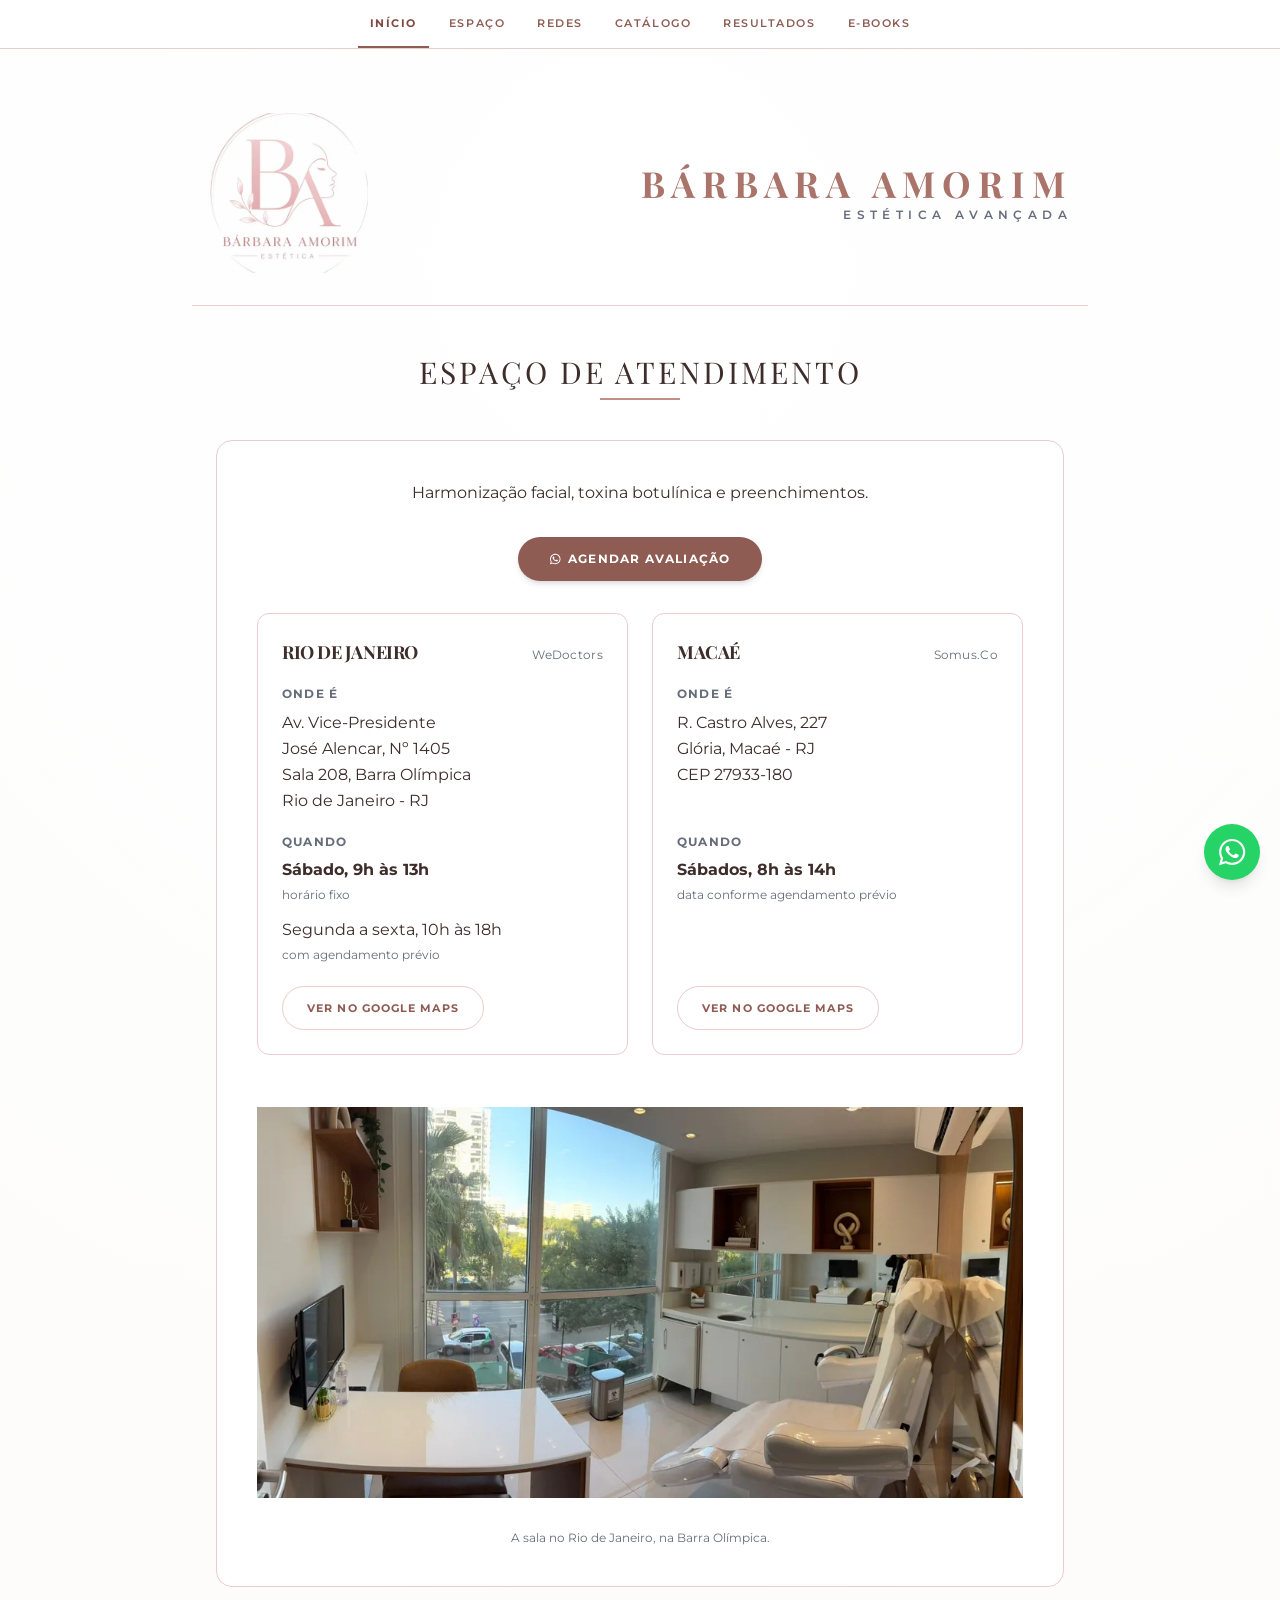
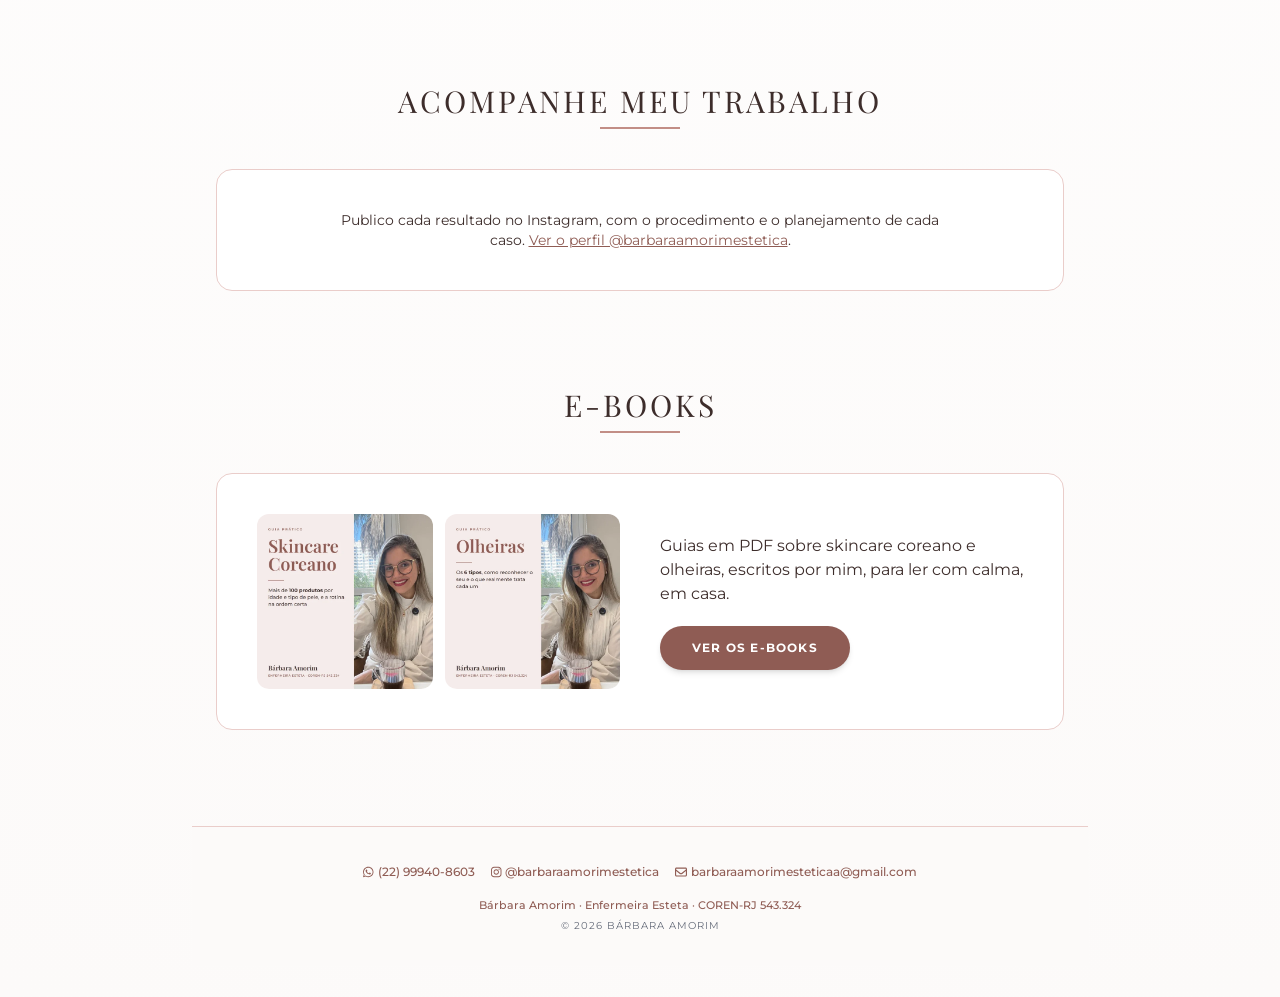
==== commit 8c2b19b4: "Pagina inicial: o bloco dos e-books, depois de tudo o que e do atendimento Duas capas pequenas, uma " ====
--- a/index.html
+++ b/index.html
@@ -358,6 +358,33 @@
             </div>
         </section>
 
+        <!-- OS E-BOOKS, DEPOIS DE TUDO O QUE E DO ATENDIMENTO, de proposito.
+             O objetivo desta pagina e marcar a avaliacao, e o botao de agendar
+             tem de continuar acima da dobra. Este bloco so conta que os guias
+             existem e leva para a pagina deles -- e nao direto para a Hotmart:
+             o que cada guia traz mora num lugar so, o ebooks.html, e esta
+             pagina nao precisa mudar quando um e-book mudar. -->
+        <section id="ebooks" class="w-full max-w-6xl mx-auto py-12 px-4 md:px-6">
+            <div class="text-center mb-10">
+                <h2 class="serif text-2xl md:text-3xl tinta-texto uppercase tracking-widest">E-books</h2>
+                <div class="w-20 h-0.5 filete mx-auto mt-2"></div>
+            </div>
+            <div class="ebook-chamada bg-white p-6 md:p-10 rounded-2xl card-shadow">
+                <div class="ebook-chamada-capas">
+                    <img src="img/ebook-skincare-coreano.webp" alt="Capa do e-book Skincare Coreano" width="600" height="600" loading="lazy">
+                    <img src="img/ebook-olheiras.webp" alt="Capa do e-book Olheiras" width="600" height="600" loading="lazy">
+                </div>
+                <div class="ebook-chamada-texto">
+                    <p class="text-sm md:text-base tinta-texto leading-relaxed">
+                        Guias em PDF sobre skincare coreano e olheiras, escritos
+                        por mim, para ler com calma, em casa.
+                    </p>
+                    <a href="/baestetica/ebooks.html"
+                       class="botao-alvo botao-marca justify-center px-8 py-3 rounded-full text-xs font-bold uppercase tracking-widest shadow-md transition-all">Ver os e-books</a>
+                </div>
+            </div>
+        </section>
+
         <!-- Antes do embed.js de proposito: o onerror precisa que o baEmbeds
              ja exista para poder chama-lo. -->
         <!-- A lista dos posts que o Instagram recusa incorporar. Vem antes do
--- a/css/paginas.css
+++ b/css/paginas.css
@@ -819,3 +819,34 @@
     color: var(--marca-forte);
     font-weight: 700;
 }
+
+/* ---------------------------------------------------------------------------
+   A chamada dos e-books na pagina inicial (index.html, #ebooks): as duas capas
+   pequenas e o texto ao lado, empilhados no telefone. As capas sao as mesmas
+   do ebooks.html, para quem clica reconhecer o que viu.
+   --------------------------------------------------------------------------- */
+.ebook-chamada {
+    display: grid;
+    gap: 1.5rem;
+    align-items: center;
+}
+@media (min-width: 640px) {
+    .ebook-chamada { grid-template-columns: 1fr 1fr; gap: 2.5rem; }
+}
+.ebook-chamada-capas {
+    display: grid;
+    grid-template-columns: 1fr 1fr;
+    gap: 0.75rem;
+}
+.ebook-chamada-capas img {
+    width: 100%;
+    height: auto;
+    aspect-ratio: 1 / 1;
+    border-radius: 0.75rem;
+}
+.ebook-chamada-texto {
+    display: flex;
+    flex-direction: column;
+    align-items: flex-start;
+    gap: 1.25rem;
+}
